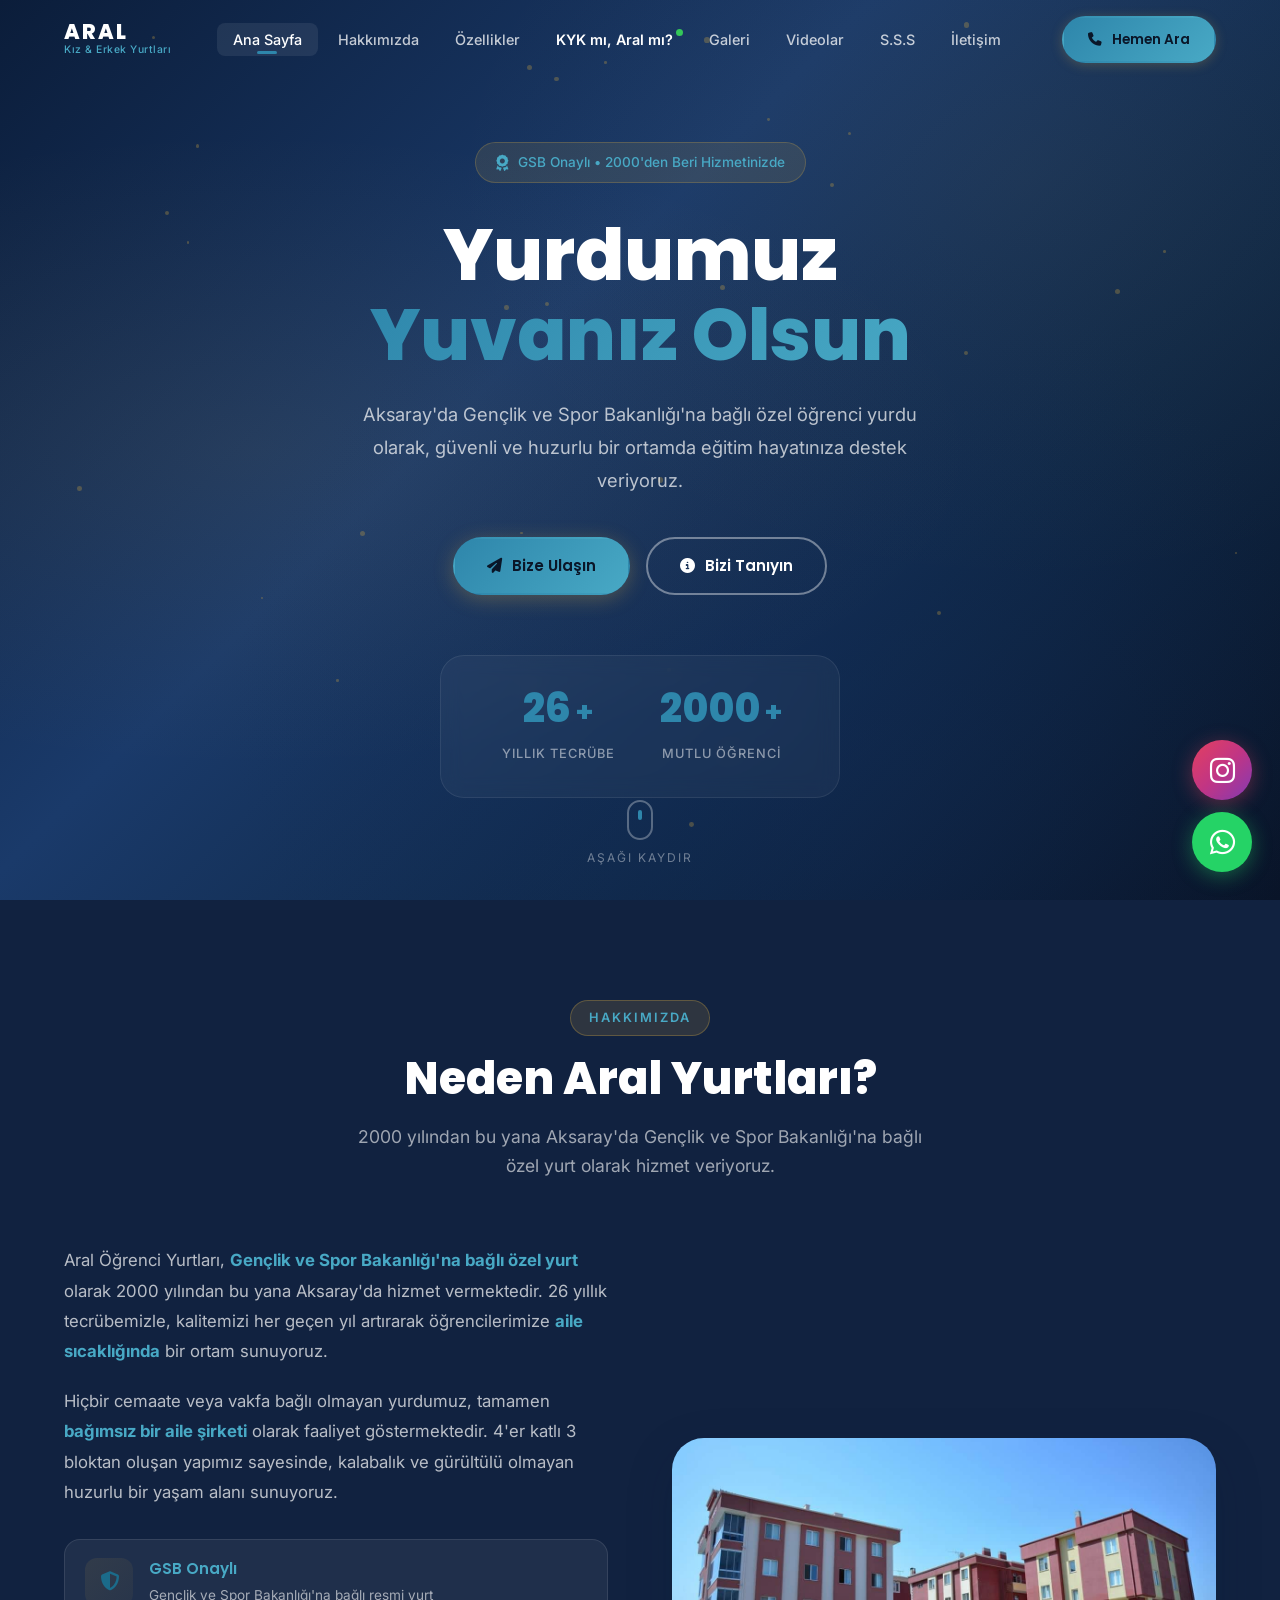
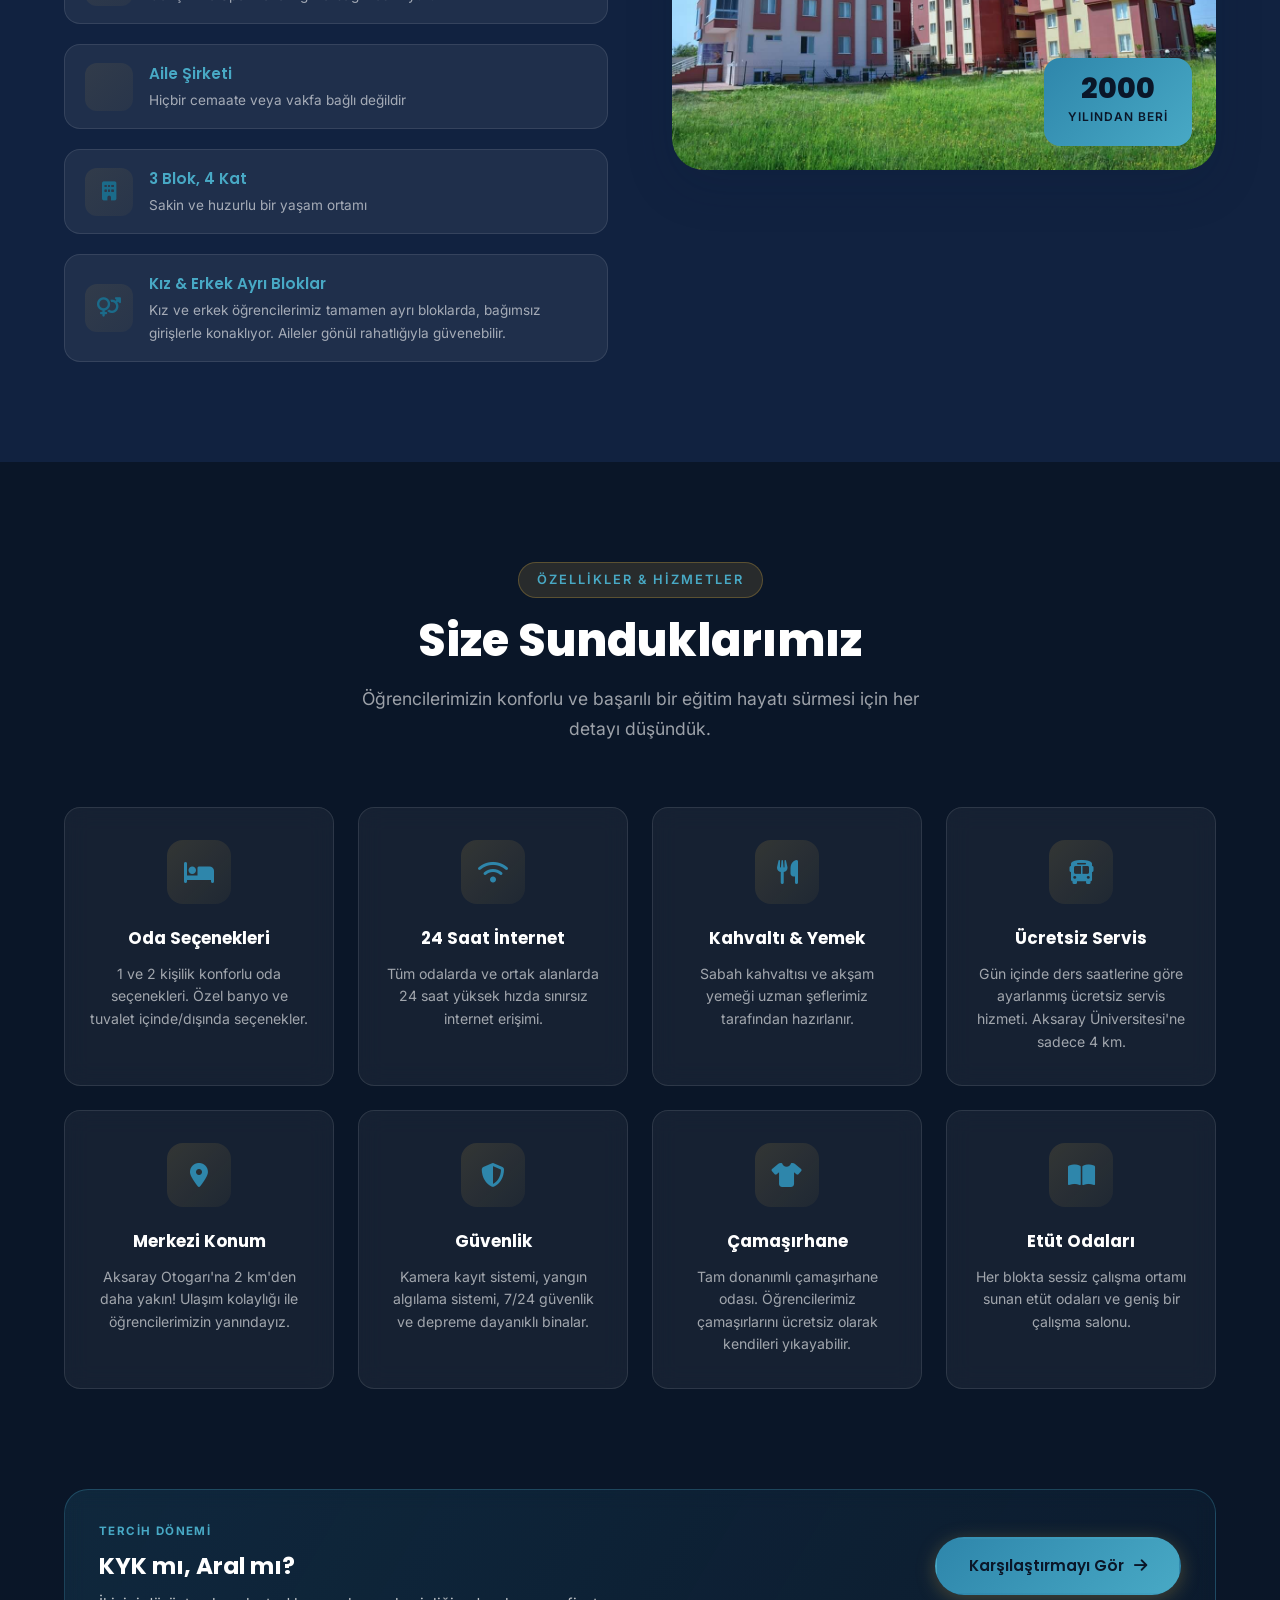
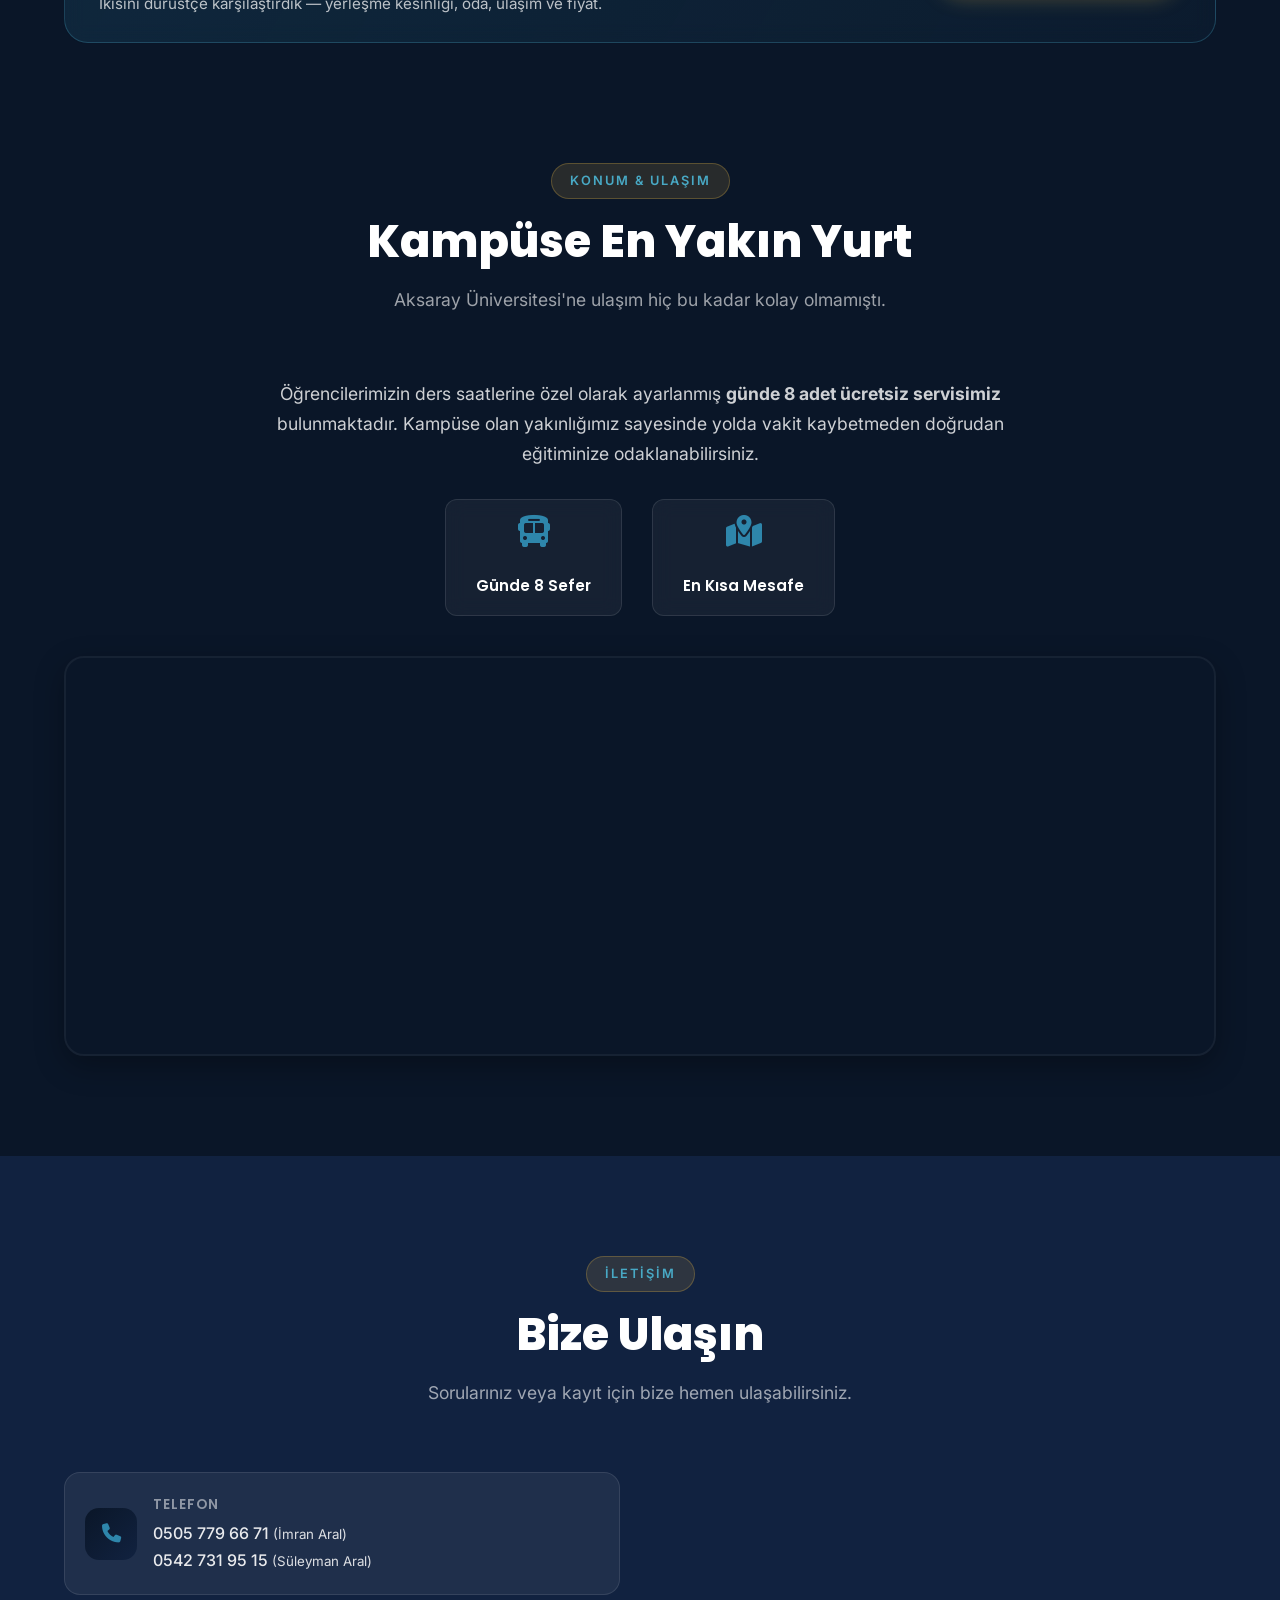
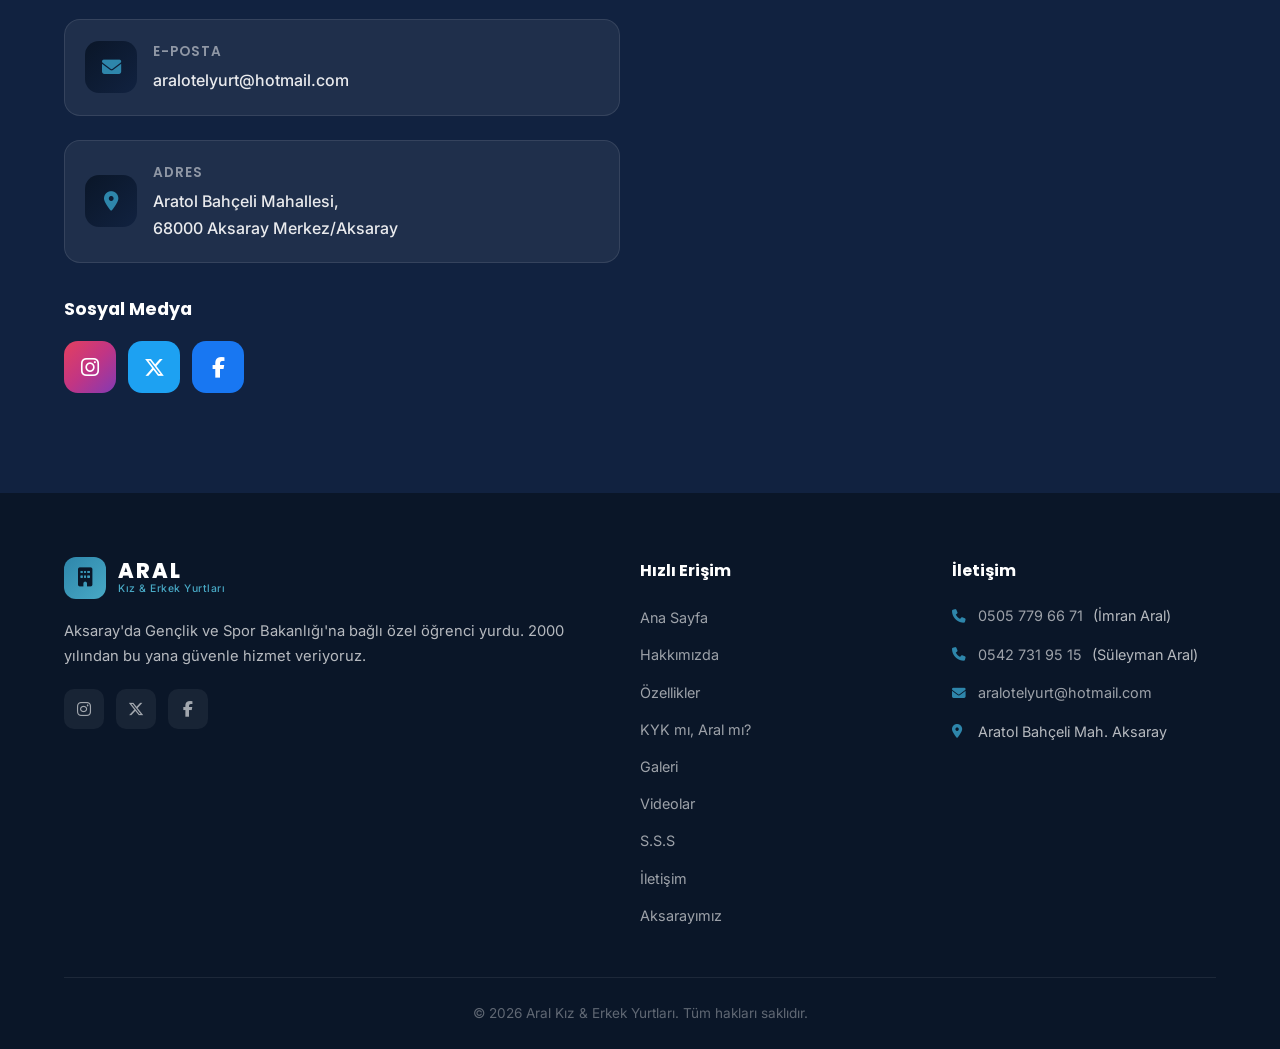
==== index.html @ a1b21dde "fix: onbellek sorunu ve KYK sayfasinin site butunlugune uyumu Onbellek (kritik): - styles.css ve scr" ====
<!DOCTYPE html>
<html lang="tr">

<head>
    <meta charset="UTF-8">
    <meta name="viewport" content="width=device-width, initial-scale=1.0">
    <title>Aral Kız & Erkek Yurtları | Aksaray Öğrenci Yurdu</title>
    <meta name="description"
        content="Aksaray'da Gençlik ve Spor Bakanlığı'na bağlı özel öğrenci yurdu. 26 yıllık tecrübe, güvenli ortam, ders saatlerine göre ayarlanmış servis, 24 saat internet. Yurdumuz Yuvanız olsun.">
    <meta name="keywords"
        content="aksaray yurt, öğrenci yurdu, aral yurt, aksaray özel yurt, aksaray üniversitesi yurt, aksaray gezilecek yerler">
    <meta name="author" content="Aral Kız & Erkek Yurtları">
    <meta property="og:title" content="Aral Kız & Erkek Yurtları | Aksaray">
    <meta property="og:description"
        content="Aksaray'da Gençlik ve Spor Bakanlığı'na bağlı özel öğrenci yurdu. 26 yıllık tecrübe ile hizmetinizdeyiz.">
    <meta property="og:type" content="website">
    <meta property="og:url" content="https://aralyurt.com">
    <meta property="og:image" content="https://aralyurt.com/images/dis-cekim.jpg">
    <meta property="og:image:width" content="1200">
    <meta property="og:image:height" content="630">
    <meta name="twitter:card" content="summary_large_image">
    <meta name="twitter:image" content="https://aralyurt.com/images/dis-cekim.jpg">
    <link rel="canonical" href="https://aralyurt.com">
    <link rel="icon" href="favicon.ico" sizes="any">
    <link rel="icon" type="image/png" sizes="16x16" href="favicon-16x16.png">
    <link rel="icon" type="image/png" sizes="32x32" href="favicon-32x32.png">
    <link rel="apple-touch-icon" sizes="180x180" href="apple-touch-icon.png">
    <link rel="manifest" href="site.webmanifest">

    <!-- Google Fonts -->
    <link rel="preconnect" href="https://fonts.googleapis.com">
    <link rel="preconnect" href="https://fonts.gstatic.com" crossorigin>
    <link
        href="https://fonts.googleapis.com/css2?family=Poppins:wght@300;400;500;600;700;800&family=Inter:wght@300;400;500;600&display=swap"
        rel="stylesheet">

    <!-- Font Awesome -->
    <link rel="stylesheet" href="https://cdnjs.cloudflare.com/ajax/libs/font-awesome/6.5.1/css/all.min.css">

    <link rel="stylesheet" href="styles.css?v=20260819">
</head>

<body>

    <!-- ========== NAVBAR ========== -->
    <nav class="navbar" id="navbar">
        <div class="nav-container">
            <a href="#hero" class="nav-logo">
                <div class="logo-text">
                    <span class="logo-name">ARAL</span>
                    <span class="logo-sub">Kız & Erkek Yurtları</span>
                </div>
            </a>
            <ul class="nav-menu" id="nav-menu">
                <li><a href="#hero" class="nav-link active">Ana Sayfa</a></li>
                <li><a href="#hakkimizda" class="nav-link">Hakkımızda</a></li>
                <li><a href="#ozellikler" class="nav-link">Özellikler</a></li>
                <li><a href="kyk-mi-aral-mi.html" class="nav-link nav-link-hot">KYK mı, Aral mı?</a></li>
                <li><a href="galeri.html" class="nav-link">Galeri</a></li>
                <li><a href="videolar.html" class="nav-link">Videolar</a></li>
                <li><a href="sss.html" class="nav-link">S.S.S</a></li>
                <li><a href="#iletisim" class="nav-link">İletişim</a></li>
            </ul>
            <div class="nav-cta">
                <a href="tel:+905427319515" class="btn btn-nav-cta">
                    <i class="fas fa-phone"></i> Hemen Ara
                </a>
            </div>
            <button class="hamburger" id="hamburger" aria-label="Menüyü aç">
                <span></span>
                <span></span>
                <span></span>
            </button>
        </div>
    </nav>

    <!-- ========== HERO ========== -->
    <section class="hero" id="hero">
        <div class="hero-bg-overlay"></div>
        <div class="hero-particles" id="hero-particles"></div>
        <div class="hero-content">
            <!-- Sezonluk Kayıt Duyurusu: tarih aralığı script.js icindeki KAYIT_SEZONU ayarindan gelir -->
            <a href="#iletisim" class="hero-announce" id="hero-announce" hidden>
                <span class="announce-pulse"></span>
                <span class="announce-text"><strong id="announce-season">2026-2027</strong> Kayıtlarımız Başladı</span>
                <i class="fas fa-arrow-right announce-arrow"></i>
            </a>
            <div class="hero-badge">
                <i class="fas fa-award"></i>
                <span>GSB Onaylı • 2000'den Beri Hizmetinizde</span>
            </div>
            <h1 class="hero-title">
                <span class="hero-title-line">Yurdumuz</span>
                <span class="hero-title-line accent">Yuvanız Olsun</span>
            </h1>
            <p class="hero-subtitle">
                Aksaray'da Gençlik ve Spor Bakanlığı'na bağlı özel öğrenci yurdu olarak,
                güvenli ve huzurlu bir ortamda eğitim hayatınıza destek veriyoruz.
            </p>
            <div class="hero-buttons">
                <a href="#iletisim" class="btn btn-primary">
                    <i class="fas fa-paper-plane"></i> Bize Ulaşın
                </a>
                <a href="#hakkimizda" class="btn btn-outline">
                    <i class="fas fa-info-circle"></i> Bizi Tanıyın
                </a>
            </div>
            <div class="hero-stats">
                <div class="stat-item">
                    <span class="stat-number" data-target="26">0</span>
                    <span class="stat-suffix">+</span>
                    <span class="stat-label">Yıllık Tecrübe</span>
                </div>
                <div class="stat-item">
                    <span class="stat-number" data-target="2000">0</span>
                    <span class="stat-suffix">+</span>
                    <span class="stat-label">Mutlu Öğrenci</span>
                </div>
            </div>
        </div>
        <div class="hero-scroll-indicator">
            <a href="#hakkimizda">
                <div class="scroll-mouse">
                    <div class="scroll-wheel"></div>
                </div>
                <span>Aşağı Kaydır</span>
            </a>
        </div>
    </section>

    <!-- ========== HAKKIMIZDA ========== -->
    <section class="section hakkimizda" id="hakkimizda">
        <div class="container">
            <div class="section-header">
                <span class="section-tag">Hakkımızda</span>
                <h2 class="section-title">Neden Aral Yurtları?</h2>
                <p class="section-desc">2000 yılından bu yana Aksaray'da Gençlik ve Spor Bakanlığı'na bağlı özel yurt
                    olarak hizmet veriyoruz.</p>
            </div>
            <div class="about-grid">
                <div class="about-content reveal">
                    <div class="about-text">
                        <p>
                            Aral Öğrenci Yurtları, <strong>Gençlik ve Spor Bakanlığı'na bağlı özel yurt</strong> olarak
                            2000 yılından bu yana
                            Aksaray'da hizmet vermektedir. 26 yıllık tecrübemizle, kalitemizi her geçen yıl artırarak
                            öğrencilerimize <strong>aile sıcaklığında</strong> bir ortam sunuyoruz.
                        </p>
                        <p>
                            Hiçbir cemaate veya vakfa bağlı olmayan yurdumuz, tamamen <strong>bağımsız bir aile
                                şirketi</strong>
                            olarak faaliyet göstermektedir. 4'er katlı 3 bloktan oluşan yapımız sayesinde, kalabalık ve
                            gürültülü olmayan huzurlu bir yaşam alanı sunuyoruz.
                        </p>
                    </div>
                    <div class="about-highlights">
                        <div class="highlight-item">
                            <div class="highlight-icon"><i class="fas fa-shield-halved"></i></div>
                            <div>
                                <h4>GSB Onaylı</h4>
                                <p>Gençlik ve Spor Bakanlığı'na bağlı resmi yurt</p>
                            </div>
                        </div>
                        <div class="highlight-item">
                            <div class="highlight-icon"><i class="fas fa-home-heart"></i></div>
                            <div>
                                <h4>Aile Şirketi</h4>
                                <p>Hiçbir cemaate veya vakfa bağlı değildir</p>
                            </div>
                        </div>
                        <div class="highlight-item">
                            <div class="highlight-icon"><i class="fas fa-building"></i></div>
                            <div>
                                <h4>3 Blok, 4 Kat</h4>
                                <p>Sakin ve huzurlu bir yaşam ortamı</p>
                            </div>
                        </div>
                        <div class="highlight-item">
                            <div class="highlight-icon"><i class="fas fa-venus-mars"></i></div>
                            <div>
                                <h4>Kız & Erkek Ayrı Bloklar</h4>
                                <p>Kız ve erkek öğrencilerimiz tamamen ayrı bloklarda, bağımsız girişlerle konaklıyor.
                                    Aileler gönül rahatlığıyla güvenebilir.</p>
                            </div>
                        </div>
                    </div>
                </div>
                <div class="about-visual reveal">
                    <div class="about-image-card">
                        <img src="images/dis-cekim.jpg" alt="Aral Öğrenci Yurtları Binası" class="about-image"
                            loading="lazy">
                        <div class="about-badge">
                            <span class="badge-year">2000</span>
                            <span class="badge-text">yılından beri</span>
                        </div>
                    </div>
                </div>
            </div>
        </div>
    </section>

    <!-- ========== ÖZELLİKLER ========== -->
    <section class="section ozellikler" id="ozellikler">
        <div class="container">
            <div class="section-header">
                <span class="section-tag">Özellikler & Hizmetler</span>
                <h2 class="section-title">Size Sunduklarımız</h2>
                <p class="section-desc">Öğrencilerimizin konforlu ve başarılı bir eğitim hayatı sürmesi için her detayı
                    düşündük.</p>
            </div>
            <div class="features-grid">
                <div class="feature-card reveal">
                    <div class="feature-icon-wrap">
                        <i class="fas fa-bed"></i>
                    </div>
                    <h3>Oda Seçenekleri</h3>
                    <p>1 ve 2 kişilik konforlu oda seçenekleri. Özel banyo ve tuvalet içinde/dışında seçenekler.</p>
                </div>
                <div class="feature-card reveal">
                    <div class="feature-icon-wrap">
                        <i class="fas fa-wifi"></i>
                    </div>
                    <h3>24 Saat İnternet</h3>
                    <p>Tüm odalarda ve ortak alanlarda 24 saat yüksek hızda sınırsız internet erişimi.</p>
                </div>
                <div class="feature-card reveal">
                    <div class="feature-icon-wrap">
                        <i class="fas fa-utensils"></i>
                    </div>
                    <h3>Kahvaltı & Yemek</h3>
                    <p>Sabah kahvaltısı ve akşam yemeği uzman şeflerimiz tarafından hazırlanır.</p>
                </div>
                <div class="feature-card reveal">
                    <div class="feature-icon-wrap">
                        <i class="fas fa-bus"></i>
                    </div>
                    <h3>Ücretsiz Servis</h3>
                    <p>Gün içinde ders saatlerine göre ayarlanmış ücretsiz servis hizmeti. Aksaray Üniversitesi'ne
                        sadece 4
                        km.</p>
                </div>
                <div class="feature-card reveal">
                    <div class="feature-icon-wrap">
                        <i class="fas fa-map-marker-alt"></i>
                    </div>
                    <h3>Merkezi Konum</h3>
                    <p>Aksaray Otogarı'na 2 km'den daha yakın! Ulaşım kolaylığı ile öğrencilerimizin yanındayız.</p>
                </div>
                <div class="feature-card reveal">
                    <div class="feature-icon-wrap">
                        <i class="fas fa-shield-halved"></i>
                    </div>
                    <h3>Güvenlik</h3>
                    <p>Kamera kayıt sistemi, yangın algılama sistemi, 7/24 güvenlik ve depreme dayanıklı binalar.</p>
                </div>
                <div class="feature-card reveal">
                    <div class="feature-icon-wrap">
                        <i class="fas fa-shirt"></i>
                    </div>
                    <h3>Çamaşırhane</h3>
                    <p>Tam donanımlı çamaşırhane odası. Öğrencilerimiz çamaşırlarını ücretsiz olarak kendileri
                        yıkayabilir.</p>
                </div>
                <div class="feature-card reveal">
                    <div class="feature-icon-wrap">
                        <i class="fas fa-book-open"></i>
                    </div>
                    <h3>Etüt Odaları</h3>
                    <p>Her blokta sessiz çalışma ortamı sunan etüt odaları ve geniş bir çalışma salonu.</p>
                </div>

            </div>
        </div>
    </section>


    <!-- ========== KYK KARSILASTIRMA SERIDI ========== -->
    <section class="kyk-strip">
        <div class="container">
            <div class="kyk-strip-inner reveal">
                <div class="kyk-strip-text">
                    <span class="kyk-strip-tag">Tercih dönemi</span>
                    <h3>KYK mı, Aral mı?</h3>
                    <p>İkisini dürüstçe karşılaştırdık — yerleşme kesinliği, oda, ulaşım ve fiyat.</p>
                </div>
                <a href="kyk-mi-aral-mi.html" class="btn btn-primary kyk-strip-btn">
                    Karşılaştırmayı Gör <i class="fas fa-arrow-right"></i>
                </a>
            </div>
        </div>
    </section>

    <!-- ========== KAMPÜSE ULAŞIM ========== -->
    <section class="section ulasim" id="ulasim">
        <div class="container">
            <div class="section-header">
                <span class="section-tag">Konum & Ulaşım</span>
                <h2 class="section-title">Kampüse En Yakın Yurt</h2>
                <p class="section-desc">Aksaray Üniversitesi'ne ulaşım hiç bu kadar kolay olmamıştı.</p>
            </div>
            <div class="ulasim-content reveal">
                <div class="ulasim-text" style="margin-bottom: 40px; text-align: center;">
                    <p style="font-size: 1.1rem; color: rgba(255,255,255,0.8); max-width: 800px; margin: 0 auto 30px;">
                        Öğrencilerimizin ders saatlerine özel olarak ayarlanmış <strong>günde 8 adet ücretsiz servisimiz</strong> bulunmaktadır. Kampüse olan yakınlığımız sayesinde yolda vakit kaybetmeden doğrudan eğitiminize odaklanabilirsiniz.
                    </p>
                    <div class="ulasim-highlights" style="display: flex; justify-content: center; gap: 30px; flex-wrap: wrap;">
                        <div class="highlight-item" style="background: rgba(255,255,255,0.05); padding: 15px 30px; border-radius: 12px; backdrop-filter: blur(10px); border: 1px solid rgba(255,255,255,0.1); flex-direction: column; text-align: center;">
                            <i class="fas fa-bus" style="font-size: 2rem; color: var(--accent); margin-bottom: 10px;"></i>
                            <h4 style="color: white; font-family: var(--font-heading);">Günde 8 Sefer</h4>
                        </div>
                        <div class="highlight-item" style="background: rgba(255,255,255,0.05); padding: 15px 30px; border-radius: 12px; backdrop-filter: blur(10px); border: 1px solid rgba(255,255,255,0.1); flex-direction: column; text-align: center;">
                            <i class="fas fa-map-marked-alt" style="font-size: 2rem; color: var(--accent); margin-bottom: 10px;"></i>
                            <h4 style="color: white; font-family: var(--font-heading);">En Kısa Mesafe</h4>
                        </div>
                    </div>
                </div>
                <!-- CANLI HARİTA ROTA GÖSTERİMİ -->
                <div class="ulasim-map-container" style="width: 100%; height: 400px; border-radius: 20px; overflow: hidden; box-shadow: 0 10px 30px rgba(0,0,0,0.3); border: 2px solid rgba(255,255,255,0.05);">
                    <iframe 
                        src="https://maps.google.com/maps?saddr=Aral+Öğrenci+Yurtları,+Aksaray&daddr=Aksaray+Üniversitesi,+Aksaray&output=embed" 
                        width="100%" 
                        height="100%" 
                        style="border:0;" 
                        allowfullscreen="" 
                        loading="lazy" 
                        title="Kampüse Ulaşım Rotası">
                    </iframe>
                </div>
            </div>
        </div>
    </section>


    <!-- ========== İLETİŞİM ========== -->
    <section class="section iletisim" id="iletisim">
        <div class="container">
            <div class="section-header">
                <span class="section-tag">İletişim</span>
                <h2 class="section-title">Bize Ulaşın</h2>
                <p class="section-desc">Sorularınız veya kayıt için bize hemen ulaşabilirsiniz.</p>
            </div>
            <div class="contact-grid">
                <div class="contact-info reveal">
                    <div class="contact-card">
                        <div class="contact-item">
                            <div class="contact-icon"><i class="fas fa-phone"></i></div>
                            <div>
                                <h4>Telefon</h4>
                                <a href="tel:+905057796671">0505 779 66 71</a> <small>(İmran Aral)</small><br>
                                <a href="tel:+905427319515">0542 731 95 15</a> <small>(Süleyman Aral)</small>
                            </div>
                        </div>
                        <div class="contact-item">
                            <div class="contact-icon"><i class="fas fa-envelope"></i></div>
                            <div>
                                <h4>E-posta</h4>
                                <a href="mailto:aralotelyurt@hotmail.com">aralotelyurt@hotmail.com</a>
                            </div>
                        </div>
                        <div class="contact-item">
                            <div class="contact-icon"><i class="fas fa-location-dot"></i></div>
                            <div>
                                <h4>Adres</h4>
                                <a href="https://maps.app.goo.gl/ehstThV2N6Cg6bsw9" target="_blank"
                                    rel="noopener">Aratol Bahçeli Mahallesi,<br>68000 Aksaray Merkez/Aksaray</a>
                            </div>
                        </div>
                    </div>
                    <div class="social-links">
                        <h4>Sosyal Medya</h4>
                        <div class="social-icons">
                            <a href="https://www.instagram.com/aralyurt/" target="_blank" rel="noopener"
                                class="social-btn instagram" aria-label="Instagram">
                                <i class="fab fa-instagram"></i>
                            </a>
                            <a href="https://twitter.com/slymnaral" target="_blank" rel="noopener"
                                class="social-btn twitter" aria-label="Twitter">
                                <i class="fab fa-x-twitter"></i>
                            </a>
                            <a href="https://www.facebook.com/pages/category/Dorm/Aral-%C3%96%C4%9Frenci-Yurtlar%C4%B1-Aksaray-153214318023613/"
                                target="_blank" rel="noopener" class="social-btn facebook" aria-label="Facebook">
                                <i class="fab fa-facebook-f"></i>
                            </a>
                        </div>
                    </div>
                </div>
                <div class="contact-map reveal">
                    <a href="https://maps.app.goo.gl/ehstThV2N6Cg6bsw9" target="_blank" rel="noopener"
                        style="display:block;">
                        <iframe
                            src="https://www.google.com/maps/embed?pb=!1m18!1m12!1m3!1d657.7!2d33.9665859!3d38.3548389!2m3!1f0!2f0!3f0!3m2!1i1024!2i768!4f13.1!3m3!1m2!1s0x14d67aa2f808f5a9%3A0xba99c31a5db266b5!2sAral%20%C3%96%C4%9Frenci%20Yurtlar%C4%B1!5e0!3m2!1str!2str!4v1"
                            width="100%" height="400" style="border:0; border-radius: 16px; pointer-events: none;"
                            allowfullscreen="" loading="lazy" title="Aral Yurtları Konum">
                        </iframe>
                    </a>
                </div>
            </div>
        </div>
    </section>

    <!-- ========== FOOTER ========== -->
    <footer class="footer">
        <div class="container">
            <div class="footer-grid">
                <div class="footer-brand">
                    <div class="footer-logo">
                        <div class="logo-icon"><i class="fas fa-building"></i></div>
                        <div class="logo-text">
                            <span class="logo-name">ARAL</span>
                            <span class="logo-sub">Kız & Erkek Yurtları</span>
                        </div>
                    </div>
                    <p>Aksaray'da Gençlik ve Spor Bakanlığı'na bağlı özel öğrenci yurdu. 2000 yılından bu yana güvenle
                        hizmet veriyoruz.</p>
                    <div class="footer-social">
                        <a href="https://www.instagram.com/aralyurt/" target="_blank" rel="noopener"
                            aria-label="Instagram"><i class="fab fa-instagram"></i></a>
                        <a href="https://twitter.com/slymnaral" target="_blank" rel="noopener" aria-label="Twitter"><i
                                class="fab fa-x-twitter"></i></a>
                        <a href="https://www.facebook.com/pages/category/Dorm/Aral-%C3%96%C4%9Frenci-Yurtlar%C4%B1-Aksaray-153214318023613/"
                            target="_blank" rel="noopener" aria-label="Facebook"><i class="fab fa-facebook-f"></i></a>
                    </div>
                </div>
                <div class="footer-links">
                    <h4>Hızlı Erişim</h4>
                    <ul>
                        <li><a href="#hero">Ana Sayfa</a></li>
                        <li><a href="#hakkimizda">Hakkımızda</a></li>
                        <li><a href="#ozellikler">Özellikler</a></li>
                        <li><a href="kyk-mi-aral-mi.html">KYK mı, Aral mı?</a></li>
                        <li><a href="galeri.html">Galeri</a></li>
                        <li><a href="videolar.html">Videolar</a></li>
                        <li><a href="sss.html">S.S.S</a></li>
                        <li><a href="#iletisim">İletişim</a></li>
                        <li><a href="aksarayimiz.html">Aksarayımız</a></li>
                    </ul>
                </div>
                <div class="footer-contact">
                    <h4>İletişim</h4>
                    <ul>
                        <li><i class="fas fa-phone"></i> <a href="tel:+905057796671">0505 779 66 71</a> (İmran Aral)
                        </li>
                        <li><i class="fas fa-phone"></i> <a href="tel:+905427319515">0542 731 95 15</a> (Süleyman Aral)
                        </li>
                        <li><i class="fas fa-envelope"></i> <a
                                href="mailto:aralotelyurt@hotmail.com">aralotelyurt@hotmail.com</a></li>
                        <li><i class="fas fa-location-dot"></i> Aratol Bahçeli Mah. Aksaray</li>
                    </ul>
                </div>
            </div>
            <div class="footer-bottom">
                <p>&copy; <span id="footer-year">2026</span> Aral Kız & Erkek Yurtları. Tüm hakları saklıdır.</p>
            </div>
        </div>
    </footer>

    <!-- Instagram Floating Button -->
    <a href="https://www.instagram.com/aralyurt/" target="_blank" rel="noopener" class="instagram-btn"
        aria-label="Instagram'da takip edin">
        <i class="fab fa-instagram"></i>
    </a>

    <!-- WhatsApp Button -->
    <a href="https://wa.me/905427319515?text=Merhaba%2C%202026-2027%20d%C3%B6nemi%20i%C3%A7in%20bo%C5%9F%20oda%20ve%20kay%C4%B1t%20bilgisi%20almak%20istiyorum." target="_blank" rel="noopener" class="whatsapp-btn"
        aria-label="WhatsApp ile iletişim">
        <i class="fab fa-whatsapp"></i>
    </a>

    <script src="script.js?v=20260819"></script>
</body>

</html>
---- styles.css ----
/* ===== DESIGN SYSTEM ===== */
:root {
    --primary: #0A1628;
    --primary-light: #112240;
    --accent: #2E86AB;
    --accent-light: #48A9C5;
    --accent-dark: #1B6B8A;
    --white: #FFFFFF;
    --off-white: #F0F4F8;
    --gray-100: #E2E8F0;
    --gray-200: #CBD5E1;
    --gray-400: #8E8E93;
    --gray-600: #636366;
    --gray-800: #3A3A3C;
    --dark: #1C1C1E;
    --success: #34C759;
    --shadow-sm: 0 2px 8px rgba(11, 29, 58, 0.08);
    --shadow-md: 0 8px 32px rgba(11, 29, 58, 0.12);
    --shadow-lg: 0 16px 48px rgba(11, 29, 58, 0.18);
    --shadow-glow: 0 0 40px rgba(212, 168, 67, 0.15);
    --radius-sm: 8px;
    --radius-md: 16px;
    --radius-lg: 24px;
    --radius-xl: 32px;
    --transition: 0.3s cubic-bezier(0.4, 0, 0.2, 1);
    --font-heading: 'Poppins', sans-serif;
    --font-body: 'Inter', sans-serif;
}

/* ===== RESET ===== */
*,
*::before,
*::after {
    margin: 0;
    padding: 0;
    box-sizing: border-box;
}

html {
    scroll-behavior: smooth;
    scroll-padding-top: 80px;
}

body {
    font-family: var(--font-body);
    font-size: 16px;
    line-height: 1.7;
    color: rgba(255, 255, 255, 0.85);
    background: var(--primary);
    overflow-x: hidden;
}

a {
    text-decoration: none;
    color: inherit;
    transition: var(--transition);
}

ul {
    list-style: none;
}

img {
    max-width: 100%;
    height: auto;
    display: block;
}

.container {
    width: 100%;
    max-width: 1200px;
    margin: 0 auto;
    padding: 0 24px;
}

/* ===== BUTTONS ===== */
.btn {
    display: inline-flex;
    align-items: center;
    gap: 10px;
    padding: 14px 32px;
    border-radius: 50px;
    font-family: var(--font-heading);
    font-weight: 600;
    font-size: 0.95rem;
    cursor: pointer;
    transition: var(--transition);
    border: 2px solid transparent;
    position: relative;
    overflow: hidden;
}

.btn-primary {
    background: linear-gradient(135deg, var(--accent), var(--accent-light));
    color: var(--primary);
    box-shadow: 0 4px 20px rgba(212, 168, 67, 0.3);
}

.btn-primary:hover {
    transform: translateY(-2px);
    box-shadow: 0 0 25px rgba(46, 134, 171, 0.6);
}

.btn-outline {
    border-color: rgba(255, 255, 255, 0.4);
    color: var(--white);
    backdrop-filter: blur(4px);
}

.btn-outline:hover {
    background: rgba(255, 255, 255, 0.12);
    border-color: rgba(255, 255, 255, 0.7);
    transform: translateY(-2px);
}

.btn-nav-cta {
    background: linear-gradient(135deg, var(--accent), var(--accent-light));
    color: var(--primary);
    padding: 10px 24px;
    font-size: 0.85rem;
    border-radius: 50px;
    font-family: var(--font-heading);
    font-weight: 600;
    box-shadow: 0 2px 12px rgba(212, 168, 67, 0.25);
}

.btn-nav-cta:hover {
    transform: translateY(-1px);
    box-shadow: 0 4px 20px rgba(212, 168, 67, 0.4);
}

/* ===== NAVBAR ===== */
.navbar {
    position: fixed;
    top: 0;
    left: 0;
    width: 100%;
    z-index: 1000;
    padding: 16px 0;
    transition: var(--transition);
}

.navbar.scrolled {
    background: rgba(11, 29, 58, 0.92);
    backdrop-filter: blur(20px);
    -webkit-backdrop-filter: blur(20px);
    padding: 8px 0;
    box-shadow: 0 4px 30px rgba(0, 0, 0, 0.15);
}

.nav-container {
    max-width: 1200px;
    margin: 0 auto;
    padding: 0 24px;
    display: flex;
    align-items: center;
    justify-content: space-between;
}

.nav-logo {
    display: flex;
    align-items: center;
    gap: 12px;
    z-index: 1001;
}

.logo-icon {
    width: 42px;
    height: 42px;
    border-radius: 12px;
    background: linear-gradient(135deg, var(--accent), var(--accent-light));
    display: flex;
    align-items: center;
    justify-content: center;
    color: var(--primary);
    font-size: 1.2rem;
    flex-shrink: 0;
}

.logo-text {
    display: flex;
    flex-direction: column;
}

.logo-name {
    font-family: var(--font-heading);
    font-weight: 800;
    font-size: 1.3rem;
    color: var(--white);
    letter-spacing: 2px;
    line-height: 1;
}

.logo-sub {
    font-size: 0.65rem;
    color: var(--accent-light);
    font-weight: 500;
    letter-spacing: 0.5px;
    line-height: 1.3;
}

.nav-menu {
    display: flex;
    align-items: center;
    gap: 4px;
}

.nav-link {
    padding: 8px 16px;
    font-size: 0.9rem;
    font-weight: 500;
    color: rgba(255, 255, 255, 0.75);
    border-radius: 8px;
    transition: var(--transition);
    position: relative;
}

.nav-link:hover,
.nav-link.active {
    color: var(--white);
    background: rgba(255, 255, 255, 0.08);
}

.nav-link.active::after {
    content: '';
    position: absolute;
    bottom: 2px;
    left: 50%;
    transform: translateX(-50%);
    width: 20px;
    height: 3px;
    background: var(--accent);
    border-radius: 2px;
}

.nav-cta {
    display: flex;
    align-items: center;
}

.hamburger {
    display: none;
    flex-direction: column;
    gap: 5px;
    cursor: pointer;
    background: none;
    border: none;
    padding: 8px;
    z-index: 1001;
}

.hamburger span {
    width: 24px;
    height: 2.5px;
    background: var(--white);
    border-radius: 4px;
    transition: var(--transition);
}

.hamburger.active span:nth-child(1) {
    transform: rotate(45deg) translate(5px, 5px);
}

.hamburger.active span:nth-child(2) {
    opacity: 0;
}

.hamburger.active span:nth-child(3) {
    transform: rotate(-45deg) translate(5px, -5px);
}

/* ===== HERO ===== */
.hero {
    position: relative;
    min-height: 100vh;
    display: flex;
    align-items: center;
    justify-content: center;
    background: linear-gradient(135deg, #0B1D3A 0%, #1a3a6a 40%, #0f2847 70%, #091428 100%);
    overflow: hidden;
}

.hero-bg-overlay {
    position: absolute;
    inset: 0;
    background:
        radial-gradient(ellipse at 20% 50%, rgba(212, 168, 67, 0.08) 0%, transparent 50%),
        radial-gradient(ellipse at 80% 20%, rgba(212, 168, 67, 0.05) 0%, transparent 40%),
        radial-gradient(ellipse at 60% 80%, rgba(19, 45, 94, 0.4) 0%, transparent 50%);
}

.hero-particles {
    position: absolute;
    inset: 0;
    pointer-events: none;
}

.hero-particles .particle {
    position: absolute;
    width: 4px;
    height: 4px;
    background: rgba(212, 168, 67, 0.3);
    border-radius: 50%;
    animation: float-particle 8s infinite ease-in-out;
}

@keyframes float-particle {

    0%,
    100% {
        transform: translateY(0) scale(1);
        opacity: 0.3;
    }

    50% {
        transform: translateY(-60px) scale(1.5);
        opacity: 0.8;
    }
}

.hero-content {
    position: relative;
    z-index: 2;
    text-align: center;
    padding: 120px 24px 80px;
    max-width: 900px;
}

/* ===== SEZONLUK KAYIT DUYURUSU (hero) ===== */
.hero-announce[hidden] {
    display: none !important;
}

.hero-announce {
    display: inline-flex;
    align-items: center;
    gap: 12px;
    padding: 10px 22px;
    margin-bottom: 18px;
    background: linear-gradient(135deg, rgba(52, 199, 89, 0.18), rgba(52, 199, 89, 0.08));
    border: 1px solid rgba(52, 199, 89, 0.45);
    border-radius: 50px;
    color: var(--white);
    font-size: 0.95rem;
    font-weight: 600;
    letter-spacing: 0.2px;
    box-shadow: 0 0 28px rgba(52, 199, 89, 0.18);
    animation: fadeInDown 1s ease;
}

.hero-announce:hover {
    background: linear-gradient(135deg, rgba(52, 199, 89, 0.28), rgba(52, 199, 89, 0.14));
    border-color: rgba(52, 199, 89, 0.7);
    transform: translateY(-2px);
    box-shadow: 0 0 36px rgba(52, 199, 89, 0.3);
}

.hero-announce strong {
    font-weight: 800;
}

.announce-pulse {
    position: relative;
    flex-shrink: 0;
    width: 10px;
    height: 10px;
    border-radius: 50%;
    background: var(--success);
}

.announce-pulse::after {
    content: '';
    position: absolute;
    inset: 0;
    border-radius: 50%;
    background: var(--success);
    animation: announcePulse 2s ease-out infinite;
}

@keyframes announcePulse {
    0% { transform: scale(1); opacity: 0.7; }
    100% { transform: scale(3); opacity: 0; }
}

.announce-arrow {
    font-size: 0.8rem;
    opacity: 0.75;
    transition: var(--transition);
}

.hero-announce:hover .announce-arrow {
    transform: translateX(4px);
    opacity: 1;
}

@media (prefers-reduced-motion: reduce) {
    .announce-pulse::after { animation: none; }
}

@media (max-width: 480px) {
    .hero-announce {
        font-size: 0.82rem;
        padding: 9px 16px;
        gap: 9px;
    }
}

.hero-badge {
    display: inline-flex;
    align-items: center;
    gap: 10px;
    padding: 8px 20px;
    background: rgba(212, 168, 67, 0.12);
    border: 1px solid rgba(212, 168, 67, 0.25);
    border-radius: 50px;
    color: var(--accent-light);
    font-size: 0.85rem;
    font-weight: 500;
    margin-bottom: 32px;
    animation: fadeInDown 1s ease;
}

.hero-badge i {
    font-size: 1rem;
}

.hero-title {
    font-family: var(--font-heading);
    font-size: clamp(2.8rem, 6vw, 4.5rem);
    font-weight: 800;
    color: var(--white);
    line-height: 1.1;
    margin-bottom: 24px;
    animation: fadeInUp 1s ease 0.2s both;
}

.hero-title-line {
    display: block;
}

.hero-title-line.accent {
    background: linear-gradient(135deg, var(--accent), var(--accent-light));
    -webkit-background-clip: text;
    -webkit-text-fill-color: transparent;
    background-clip: text;
}

.hero-subtitle {
    font-size: 1.15rem;
    color: rgba(255, 255, 255, 0.7);
    max-width: 600px;
    margin: 0 auto 40px;
    line-height: 1.8;
    animation: fadeInUp 1s ease 0.4s both;
}

.hero-buttons {
    display: flex;
    gap: 16px;
    justify-content: center;
    flex-wrap: wrap;
    margin-bottom: 60px;
    animation: fadeInUp 1s ease 0.6s both;
}

.hero-stats {
    display: grid;
    grid-template-columns: repeat(2, 1fr);
    gap: 24px;
    padding: 32px 48px;
    max-width: 400px;
    margin: 0 auto;
    background: rgba(255, 255, 255, 0.04);
    border: 1px solid rgba(255, 255, 255, 0.08);
    border-radius: var(--radius-lg);
    backdrop-filter: blur(10px);
    animation: fadeInUp 1s ease 0.8s both;
}

.stat-item {
    text-align: center;
}

.stat-number {
    font-family: var(--font-heading);
    font-size: 2.5rem;
    font-weight: 800;
    color: var(--accent);
    line-height: 1;
}

.stat-suffix {
    font-family: var(--font-heading);
    font-size: 1.8rem;
    font-weight: 700;
    color: var(--accent);
}

.stat-label {
    display: block;
    font-size: 0.8rem;
    color: rgba(255, 255, 255, 0.5);
    margin-top: 6px;
    font-weight: 500;
    text-transform: uppercase;
    letter-spacing: 1px;
}

.hero-scroll-indicator {
    position: absolute;
    bottom: 32px;
    left: 0;
    right: 0;
    text-align: center;
    z-index: 2;
    animation: fadeInUp 1s ease 1.2s both;
}

.hero-scroll-indicator a {
    display: flex;
    flex-direction: column;
    align-items: center;
    gap: 8px;
    color: rgba(255, 255, 255, 0.4);
    font-size: 0.75rem;
    text-transform: uppercase;
    letter-spacing: 2px;
}

.scroll-mouse {
    width: 26px;
    height: 40px;
    border: 2px solid rgba(255, 255, 255, 0.3);
    border-radius: 14px;
    display: flex;
    justify-content: center;
    padding-top: 8px;
}

.scroll-wheel {
    width: 4px;
    height: 10px;
    background: var(--accent);
    border-radius: 2px;
    animation: scroll-wheel 2s infinite;
}

@keyframes scroll-wheel {
    0% {
        transform: translateY(0);
        opacity: 1;
    }

    100% {
        transform: translateY(12px);
        opacity: 0;
    }
}

/* ===== SECTIONS ===== */
.section {
    padding: 100px 0;
}

.section-header {
    text-align: center;
    margin-bottom: 64px;
}

.section-tag {
    display: inline-block;
    padding: 6px 18px;
    background: rgba(212, 168, 67, 0.15);
    border: 1px solid rgba(212, 168, 67, 0.3);
    border-radius: 50px;
    color: var(--accent-light);
    font-size: 0.8rem;
    font-weight: 600;
    text-transform: uppercase;
    letter-spacing: 2px;
    margin-bottom: 16px;
}

.section-title {
    font-family: var(--font-heading);
    font-size: clamp(2rem, 4vw, 2.8rem);
    font-weight: 800;
    color: var(--white);
    margin-bottom: 16px;
    line-height: 1.2;
}

.section-desc {
    font-size: 1.1rem;
    color: rgba(255, 255, 255, 0.6);
    max-width: 600px;
    margin: 0 auto;
}

/* ===== HAKKIMIZDA ===== */
.hakkimizda {
    background: var(--primary-light);
}

.about-grid {
    display: grid;
    grid-template-columns: 1fr 1fr;
    gap: 64px;
    align-items: center;
}

.about-text p {
    margin-bottom: 20px;
    color: rgba(255, 255, 255, 0.7);
    font-size: 1.05rem;
    line-height: 1.8;
}

.about-text strong {
    color: var(--accent-light);
}

.about-highlights {
    display: flex;
    flex-direction: column;
    gap: 20px;
    margin-top: 32px;
}

.highlight-item {
    display: flex;
    align-items: center;
    gap: 16px;
    padding: 16px 20px;
    background: rgba(255, 255, 255, 0.06);
    border: 1px solid rgba(255, 255, 255, 0.1);
    border-radius: var(--radius-md);
    box-shadow: none;
    transition: var(--transition);
}

.highlight-item:hover {
    transform: translateX(8px);
    box-shadow: var(--shadow-md);
}

.highlight-icon {
    width: 48px;
    height: 48px;
    border-radius: 12px;
    background: linear-gradient(135deg, rgba(212, 168, 67, 0.1), rgba(212, 168, 67, 0.05));
    display: flex;
    align-items: center;
    justify-content: center;
    color: var(--accent-dark);
    font-size: 1.2rem;
    flex-shrink: 0;
}

.highlight-item h4 {
    font-family: var(--font-heading);
    font-size: 0.95rem;
    font-weight: 600;
    color: var(--accent-light);
    margin-bottom: 2px;
}

.highlight-item p {
    font-size: 0.85rem;
    color: rgba(255, 255, 255, 0.6);
    margin: 0;
}

.about-image-card {
    position: relative;
    border-radius: var(--radius-xl);
    overflow: hidden;
    box-shadow: var(--shadow-lg);
}

.about-image {
    width: 100%;
    height: 100%;
    object-fit: cover;
    display: block;
}

.about-badge {
    position: absolute;
    bottom: 24px;
    right: 24px;
    background: linear-gradient(135deg, var(--accent), var(--accent-light));
    color: var(--primary);
    padding: 16px 24px;
    border-radius: var(--radius-md);
    text-align: center;
    box-shadow: var(--shadow-md);
}

.badge-year {
    display: block;
    font-family: var(--font-heading);
    font-weight: 800;
    font-size: 1.8rem;
    line-height: 1;
}

.badge-text {
    font-size: 0.75rem;
    font-weight: 600;
    text-transform: uppercase;
    letter-spacing: 1px;
}

/* ===== ÖZELLİKLER ===== */
.features-grid {
    display: grid;
    grid-template-columns: repeat(4, 1fr);
    gap: 24px;
}

.feature-card {
    background: rgba(255, 255, 255, 0.05);
    border: 1px solid rgba(255, 255, 255, 0.1);
    backdrop-filter: blur(12px);
    -webkit-backdrop-filter: blur(12px);
    border-radius: var(--radius-md);
    padding: 32px 24px;
    text-align: center;
    transition: var(--transition);
    position: relative;
    overflow: hidden;
}

.feature-card::before {
    content: '';
    position: absolute;
    top: 0;
    left: 0;
    width: 100%;
    height: 4px;
    background: linear-gradient(135deg, var(--accent), var(--accent-light));
    transform: scaleX(0);
    transition: var(--transition);
}

.feature-card:hover {
    transform: translateY(-8px);
    box-shadow: var(--shadow-lg);
    border-color: transparent;
}

.feature-card:hover::before {
    transform: scaleX(1);
}

.feature-icon-wrap {
    width: 64px;
    height: 64px;
    border-radius: 16px;
    background: linear-gradient(135deg, rgba(212, 168, 67, 0.15), rgba(212, 168, 67, 0.05));
    display: flex;
    align-items: center;
    justify-content: center;
    margin: 0 auto 20px;
    font-size: 1.5rem;
    color: var(--accent);
    transition: var(--transition);
}

.feature-card:hover .feature-icon-wrap {
    background: linear-gradient(135deg, var(--accent), var(--accent-light));
    color: var(--primary);
    transform: scale(1.1);
}

.feature-card h3 {
    font-family: var(--font-heading);
    font-size: 1.05rem;
    font-weight: 700;
    color: var(--white);
    margin-bottom: 10px;
}

.feature-card p {
    font-size: 0.88rem;
    color: rgba(255, 255, 255, 0.6);
    line-height: 1.6;
}

/* ===== ÖĞRENCİ KABUL ===== */
.ogrenci-kabul {
    background: var(--off-white);
}

.steps-container {
    max-width: 700px;
    margin: 0 auto 60px;
}

.step-card {
    display: flex;
    align-items: flex-start;
    gap: 24px;
    padding: 28px;
    background: var(--white);
    border-radius: var(--radius-md);
    box-shadow: var(--shadow-sm);
    transition: var(--transition);
}

.step-card:hover {
    box-shadow: var(--shadow-md);
    transform: translateX(8px);
}

.step-number {
    width: 52px;
    height: 52px;
    border-radius: 16px;
    background: linear-gradient(135deg, var(--primary), var(--primary-light));
    color: var(--accent);
    display: flex;
    align-items: center;
    justify-content: center;
    font-family: var(--font-heading);
    font-weight: 800;
    font-size: 1.4rem;
    flex-shrink: 0;
}

.step-content h3 {
    font-family: var(--font-heading);
    font-weight: 700;
    font-size: 1.1rem;
    color: var(--primary);
    margin-bottom: 8px;
}

.step-content p {
    font-size: 0.92rem;
    color: var(--gray-600);
    line-height: 1.7;
}

.step-connector {
    display: flex;
    justify-content: center;
    padding: 12px 0;
    color: var(--gray-200);
    font-size: 1.2rem;
}

.documents-section {
    max-width: 800px;
    margin: 0 auto;
    padding: 40px;
    background: var(--white);
    border-radius: var(--radius-lg);
    box-shadow: var(--shadow-sm);
}

.documents-section>h3 {
    font-family: var(--font-heading);
    font-weight: 700;
    color: var(--primary);
    margin-bottom: 24px;
    display: flex;
    align-items: center;
    gap: 12px;
    font-size: 1.2rem;
}

.documents-section>h3 i {
    color: var(--accent);
}

.documents-grid {
    display: grid;
    grid-template-columns: repeat(3, 1fr);
    gap: 16px;
}

.doc-item {
    display: flex;
    align-items: center;
    gap: 12px;
    padding: 14px 16px;
    background: var(--off-white);
    border-radius: var(--radius-sm);
    font-size: 0.88rem;
    color: var(--gray-800);
    font-weight: 500;
    transition: var(--transition);
}

.doc-item:hover {
    background: rgba(212, 168, 67, 0.08);
}

.doc-item i {
    color: var(--accent-dark);
    font-size: 1rem;
    flex-shrink: 0;
}

/* ===== GALERİ ===== */
.gallery-tabs {
    display: flex;
    justify-content: center;
    gap: 12px;
    margin-bottom: 40px;
    flex-wrap: wrap;
}

.gallery-tab-btn {
    display: inline-flex;
    align-items: center;
    gap: 8px;
    padding: 12px 24px;
    border: 1px solid rgba(255, 255, 255, 0.15);
    border-radius: 50px;
    background: rgba(255, 255, 255, 0.05);
    color: rgba(255, 255, 255, 0.65);
    font-family: var(--font-heading);
    font-weight: 600;
    font-size: 0.9rem;
    cursor: pointer;
    transition: var(--transition);
}

.gallery-tab-btn:hover {
    background: rgba(212, 168, 67, 0.1);
    border-color: rgba(212, 168, 67, 0.3);
    color: var(--accent-light);
}

.gallery-tab-btn.active {
    background: linear-gradient(135deg, var(--accent), var(--accent-light));
    color: var(--primary);
    border-color: transparent;
    box-shadow: 0 4px 20px rgba(212, 168, 67, 0.3);
}

.gallery-tab-content {
    display: none;
}

.gallery-tab-content.active {
    display: block;
    animation: fadeInUp 0.5s ease;
}

.gallery-media-grid {
    display: grid;
    grid-template-columns: 2fr 1fr;
    gap: 20px;
    align-items: start;
}

.gallery-media-item {
    border-radius: var(--radius-md);
    overflow: hidden;
    position: relative;
    background: rgba(255, 255, 255, 0.05);
    border: 1px solid rgba(255, 255, 255, 0.1);
    transition: var(--transition);
}

.gallery-media-item:hover {
    transform: translateY(-4px);
    box-shadow: var(--shadow-lg);
    border-color: rgba(212, 168, 67, 0.3);
}

.gallery-video {
    width: 100%;
    display: block;
    border-radius: var(--radius-md) var(--radius-md) 0 0;
    background: #000;
}

.gallery-image {
    width: 100%;
    height: 100%;
    object-fit: cover;
    display: block;
    min-height: 250px;
}

.gallery-media-label {
    padding: 14px 18px;
    font-family: var(--font-heading);
    font-weight: 600;
    font-size: 0.9rem;
    color: rgba(255, 255, 255, 0.8);
    display: flex;
    align-items: center;
    gap: 8px;
}

.gallery-media-label i {
    color: var(--accent);
}

.gallery-empty-state {
    text-align: center;
    padding: 80px 40px;
    background: rgba(255, 255, 255, 0.03);
    border: 2px dashed rgba(255, 255, 255, 0.1);
    border-radius: var(--radius-lg);
}

.gallery-empty-state i {
    font-size: 3rem;
    color: var(--accent);
    margin-bottom: 20px;
    opacity: 0.6;
}

.gallery-empty-state h3 {
    font-family: var(--font-heading);
    font-size: 1.3rem;
    font-weight: 700;
    color: var(--white);
    margin-bottom: 8px;
}

.gallery-empty-state p {
    color: rgba(255, 255, 255, 0.5);
    font-size: 0.95rem;
}

.ailemiz-grid {
    grid-template-columns: repeat(3, 1fr);
}

/* ===== SSS (FAQ) ===== */
.sss {
    background: var(--primary-light);
}

.faq-container {
    max-width: 800px;
    margin: 0 auto;
    display: flex;
    flex-direction: column;
    gap: 16px;
}

.faq-item {
    background: rgba(255, 255, 255, 0.05);
    border: 1px solid rgba(255, 255, 255, 0.1);
    border-radius: var(--radius-md);
    overflow: hidden;
    transition: var(--transition);
}

.faq-item:hover {
    border-color: rgba(212, 168, 67, 0.25);
}

.faq-item.open {
    border-color: rgba(212, 168, 67, 0.4);
    box-shadow: 0 4px 20px rgba(0, 0, 0, 0.15);
}

.faq-question {
    width: 100%;
    padding: 22px 24px;
    display: flex;
    align-items: center;
    justify-content: space-between;
    gap: 16px;
    background: none;
    border: none;
    cursor: pointer;
    transition: var(--transition);
}

.faq-question span {
    font-family: var(--font-heading);
    font-weight: 600;
    font-size: 1.05rem;
    color: var(--white);
    text-align: left;
}

.faq-question i {
    color: var(--accent);
    font-size: 0.9rem;
    transition: transform 0.3s ease;
    flex-shrink: 0;
}

.faq-item.open .faq-question i {
    transform: rotate(180deg);
}

.faq-answer {
    max-height: 0;
    overflow: hidden;
    transition: max-height 0.4s ease, padding 0.4s ease;
}

.faq-item.open .faq-answer {
    max-height: 200px;
}

.faq-answer p {
    padding: 0 24px 22px;
    color: rgba(255, 255, 255, 0.65);
    font-size: 0.95rem;
    line-height: 1.8;
}

/* ===== İLETİŞİM ===== */
.iletisim {
    background: var(--primary-light);
}

.contact-grid {
    display: grid;
    grid-template-columns: 1fr 1fr;
    gap: 40px;
    align-items: start;
}

.contact-card {
    display: flex;
    flex-direction: column;
    gap: 24px;
    margin-bottom: 32px;
}

.contact-item {
    display: flex;
    align-items: center;
    gap: 16px;
    padding: 20px;
    background: rgba(255, 255, 255, 0.06);
    border: 1px solid rgba(255, 255, 255, 0.1);
    border-radius: var(--radius-md);
    box-shadow: none;
    transition: var(--transition);
}

.contact-item:hover {
    box-shadow: var(--shadow-md);
    transform: translateX(4px);
}

.contact-icon {
    width: 52px;
    height: 52px;
    border-radius: 14px;
    background: linear-gradient(135deg, var(--primary), var(--primary-light));
    display: flex;
    align-items: center;
    justify-content: center;
    color: var(--accent);
    font-size: 1.2rem;
    flex-shrink: 0;
}

.contact-item h4 {
    font-family: var(--font-heading);
    font-weight: 600;
    font-size: 0.85rem;
    color: rgba(255, 255, 255, 0.5);
    text-transform: uppercase;
    letter-spacing: 1px;
    margin-bottom: 4px;
}

.contact-item a,
.contact-item p {
    font-size: 1rem;
    font-weight: 500;
    color: rgba(255, 255, 255, 0.9);
}

.contact-item a:hover {
    color: var(--accent-light);
}

.social-links h4 {
    font-family: var(--font-heading);
    font-weight: 700;
    color: var(--white);
    margin-bottom: 16px;
    font-size: 1.1rem;
}

.social-icons {
    display: flex;
    gap: 12px;
}

.social-btn {
    width: 52px;
    height: 52px;
    border-radius: 14px;
    display: flex;
    align-items: center;
    justify-content: center;
    font-size: 1.3rem;
    color: var(--white);
    transition: var(--transition);
}

.social-btn.instagram {
    background: linear-gradient(135deg, #E4405F, #C13584, #833AB4);
}

.social-btn.twitter {
    background: #1DA1F2;
}

.social-btn.facebook {
    background: #1877F2;
}

.social-btn:hover {
    transform: translateY(-4px) scale(1.05);
    box-shadow: 0 8px 25px rgba(0, 0, 0, 0.2);
}

/* ===== FOOTER ===== */
.footer {
    background: var(--primary);
    color: rgba(255, 255, 255, 0.7);
    padding: 64px 0 0;
}

.footer-grid {
    display: grid;
    grid-template-columns: 2fr 1fr 1fr;
    gap: 48px;
    padding-bottom: 48px;
    border-bottom: 1px solid rgba(255, 255, 255, 0.08);
}

.footer-logo {
    display: flex;
    align-items: center;
    gap: 12px;
    margin-bottom: 20px;
}

.footer-brand p {
    font-size: 0.92rem;
    line-height: 1.7;
    margin-bottom: 20px;
}

.footer-social {
    display: flex;
    gap: 12px;
}

.footer-social a {
    width: 40px;
    height: 40px;
    border-radius: 10px;
    background: rgba(255, 255, 255, 0.06);
    display: flex;
    align-items: center;
    justify-content: center;
    color: rgba(255, 255, 255, 0.6);
    transition: var(--transition);
}

.footer-social a:hover {
    background: var(--accent);
    color: var(--primary);
    transform: translateY(-2px);
}

.footer-links h4,
.footer-contact h4 {
    font-family: var(--font-heading);
    font-weight: 700;
    color: var(--white);
    font-size: 1rem;
    margin-bottom: 20px;
}

.footer-links ul {
    display: flex;
    flex-direction: column;
    gap: 10px;
}

.footer-links a {
    font-size: 0.9rem;
    color: rgba(255, 255, 255, 0.6);
    transition: var(--transition);
}

.footer-links a:hover {
    color: var(--accent);
    padding-left: 8px;
}

.footer-contact ul {
    display: flex;
    flex-direction: column;
    gap: 14px;
}

.footer-contact li {
    display: flex;
    align-items: center;
    gap: 10px;
    font-size: 0.9rem;
}

.footer-contact li i {
    color: var(--accent);
    font-size: 0.85rem;
    width: 16px;
}

.footer-contact a {
    color: rgba(255, 255, 255, 0.6);
}

.footer-contact a:hover {
    color: var(--accent);
}

.footer-bottom {
    text-align: center;
    padding: 24px 0;
    font-size: 0.85rem;
    color: rgba(255, 255, 255, 0.35);
}

/* ===== WHATSAPP ===== */
.whatsapp-btn {
    position: fixed;
    bottom: 28px;
    right: 28px;
    width: 60px;
    height: 60px;
    border-radius: 50%;
    background: #25D366;
    color: white;
    display: flex;
    align-items: center;
    justify-content: center;
    font-size: 1.8rem;
    box-shadow: 0 4px 20px rgba(37, 211, 102, 0.4);
    z-index: 999;
    transition: var(--transition);
    animation: pulse-whatsapp 2s infinite;
}

.whatsapp-btn:hover {
    transform: scale(1.1);
    box-shadow: 0 8px 30px rgba(37, 211, 102, 0.5);
}

@keyframes pulse-whatsapp {

    0%,
    100% {
        box-shadow: 0 4px 20px rgba(37, 211, 102, 0.4);
    }

    50% {
        box-shadow: 0 4px 30px rgba(37, 211, 102, 0.6), 0 0 0 12px rgba(37, 211, 102, 0.1);
    }
}

/* ===== INSTAGRAM FLOATING BTN ===== */
.instagram-btn {
    position: fixed;
    bottom: 100px;
    right: 28px;
    width: 60px;
    height: 60px;
    border-radius: 50%;
    background: linear-gradient(135deg, #E4405F, #C13584, #833AB4);
    color: white;
    display: flex;
    align-items: center;
    justify-content: center;
    font-size: 1.8rem;
    box-shadow: 0 4px 20px rgba(228, 64, 95, 0.4);
    z-index: 999;
    transition: var(--transition);
    animation: pulse-instagram 2s infinite;
}

.instagram-btn:hover {
    transform: scale(1.1);
    box-shadow: 0 8px 30px rgba(228, 64, 95, 0.5);
}

@keyframes pulse-instagram {

    0%,
    100% {
        box-shadow: 0 4px 20px rgba(228, 64, 95, 0.4);
    }

    50% {
        box-shadow: 0 4px 30px rgba(228, 64, 95, 0.6), 0 0 0 12px rgba(228, 64, 95, 0.1);
    }
}

/* ===== AKSARAYIMIZ ===== */
.aksarayimiz {
    background: var(--primary);
}

.aksaray-intro {
    text-align: center;
    max-width: 700px;
    margin: -24px auto 48px;
    color: rgba(255, 255, 255, 0.65);
    font-size: 1.05rem;
    line-height: 1.8;
}

.aksaray-grid {
    display: grid;
    grid-template-columns: repeat(3, 1fr);
    gap: 24px;
}

.aksaray-card {
    background: rgba(255, 255, 255, 0.05);
    border: 1px solid rgba(255, 255, 255, 0.1);
    backdrop-filter: blur(12px);
    -webkit-backdrop-filter: blur(12px);
    border-radius: var(--radius-md);
    padding: 0;
    text-align: center;
    transition: var(--transition);
    position: relative;
    overflow: hidden;
}

.aksaray-card::before {
    content: '';
    position: absolute;
    top: 0;
    left: 0;
    width: 100%;
    height: 4px;
    background: linear-gradient(135deg, var(--accent), var(--accent-light));
    transform: scaleX(0);
    transition: var(--transition);
    z-index: 2;
}

.aksaray-card:hover {
    transform: translateY(-8px);
    box-shadow: var(--shadow-lg);
    border-color: rgba(46, 134, 171, 0.3);
}

.aksaray-card:hover::before {
    transform: scaleX(1);
}

.aksaray-card-img {
    width: 100%;
    height: 200px;
    overflow: hidden;
}

.aksaray-card-img img {
    width: 100%;
    height: 100%;
    object-fit: cover;
    transition: transform 0.5s ease;
}

.aksaray-card:hover .aksaray-card-img img {
    transform: scale(1.08);
}

.aksaray-card-body {
    padding: 24px 20px;
}

.aksaray-card h3 {
    font-family: var(--font-heading);
    font-size: 1.05rem;
    font-weight: 700;
    color: var(--white);
    margin-bottom: 10px;
}

.aksaray-card p {
    font-size: 0.88rem;
    color: rgba(255, 255, 255, 0.6);
    line-height: 1.6;
}

/* ===== REVEAL ANIMATION ===== */
.reveal {
    opacity: 0;
    transform: translateY(40px);
    transition: opacity 0.8s ease, transform 0.8s ease;
}

.reveal.active {
    opacity: 1;
    transform: translateY(0);
}

/* ===== KEYFRAMES ===== */
@keyframes fadeInDown {
    from {
        opacity: 0;
        transform: translateY(-30px);
    }

    to {
        opacity: 1;
        transform: translateY(0);
    }
}

@keyframes fadeInUp {
    from {
        opacity: 0;
        transform: translateY(30px);
    }

    to {
        opacity: 1;
        transform: translateY(0);
    }
}

/* ===================================================================
   KYK KARSILASTIRMA SAYFASI + MENU VURGUSU + ANA SAYFA SERIDI
   =================================================================== */

/* ----- Menude one cikan link ----- */
.nav-link-hot {
    position: relative;
    color: var(--white) !important;
    font-weight: 600;
}

.nav-link-hot::before {
    content: '';
    position: absolute;
    top: 6px;
    right: 6px;
    width: 7px;
    height: 7px;
    border-radius: 50%;
    background: var(--success);
    box-shadow: 0 0 0 0 rgba(52, 199, 89, 0.6);
    animation: hotDot 2.2s ease-out infinite;
}

@keyframes hotDot {
    0% { box-shadow: 0 0 0 0 rgba(52, 199, 89, 0.6); }
    70% { box-shadow: 0 0 0 8px rgba(52, 199, 89, 0); }
    100% { box-shadow: 0 0 0 0 rgba(52, 199, 89, 0); }
}

@media (prefers-reduced-motion: reduce) {
    .nav-link-hot::before { animation: none; }
}

/* ----- Ana sayfadaki kompakt yonlendirme seridi ----- */
.kyk-strip {
    padding: 0 0 20px;
}

.kyk-strip-inner {
    display: flex;
    align-items: center;
    justify-content: space-between;
    gap: 28px;
    flex-wrap: wrap;
    padding: 26px 34px;
    border-radius: var(--radius-lg);
    background: linear-gradient(120deg, rgba(46, 134, 171, 0.16), rgba(46, 134, 171, 0.05));
    border: 1px solid rgba(72, 169, 197, 0.28);
    backdrop-filter: blur(10px);
}

.kyk-strip-tag {
    display: inline-block;
    margin-bottom: 6px;
    font-size: 0.72rem;
    font-weight: 700;
    letter-spacing: 1.4px;
    text-transform: uppercase;
    color: var(--accent-light);
}

.kyk-strip-text h3 {
    font-family: var(--font-heading);
    font-size: 1.45rem;
    font-weight: 700;
    color: var(--white);
    margin-bottom: 4px;
}

.kyk-strip-text p {
    font-size: 0.95rem;
    color: rgba(255, 255, 255, 0.72);
    margin: 0;
}

.kyk-strip-btn {
    flex-shrink: 0;
}

/* ----- Bolum zeminleri: sitenin koyu/acik ritmini korur ----- */
.kyk-page-header,
.kyk-intro,
.kyk-dahil {
    background: var(--primary);
}

.kyk-compare,
.kyk-kime {
    background: var(--primary-light);
}

.kyk-cta {
    background: var(--primary);
}

/* ----- Dikey bosluklar: 6 bolum x 100px cok genisti ----- */
.kyk-page-header {
    padding-top: 140px;
    padding-bottom: 24px;
}

.kyk-intro {
    padding-top: 0;
    padding-bottom: 80px;
}

.kyk-compare {
    padding: 70px 0 80px;
}

.kyk-dahil,
.kyk-kime {
    padding: 80px 0;
}

.kyk-cta {
    padding: 80px 0 100px;
}

/* ----- Sayfa basligi ----- */
.kyk-page-header .section-header {
    margin-bottom: 0;
}

.kyk-page-header .section-title {
    font-family: var(--font-heading);
    font-size: clamp(2.2rem, 5vw, 3.2rem);
    font-weight: 800;
    color: var(--white);
    line-height: 1.15;
}

/* ----- Durust giris blogu ----- */
.kyk-honest {
    max-width: 780px;
    margin: 0 auto;
    padding: 34px 38px;
    border-radius: var(--radius-lg);
    background: rgba(255, 255, 255, 0.04);
    border: 1px solid rgba(255, 255, 255, 0.09);
    border-left: 3px solid var(--accent);
}

.kyk-honest p {
    font-size: 1.03rem;
    line-height: 1.85;
    color: rgba(255, 255, 255, 0.82);
}

.kyk-honest p + p {
    margin-top: 18px;
}

.kyk-honest strong {
    color: var(--white);
}

.kyk-honest em {
    color: var(--accent-light);
    font-style: italic;
}

/* ----- Karsilastirma tablosu ----- */
.vs-table {
    max-width: 1050px;
    margin: 0 auto;
    border-radius: var(--radius-lg);
    overflow: hidden;
    border: 1px solid rgba(255, 255, 255, 0.1);
    background: rgba(10, 22, 40, 0.45);
    box-shadow: var(--shadow-md);
}

.vs-head,
.vs-row {
    display: grid;
    grid-template-columns: 210px 1fr 1fr;
}

.vs-head {
    position: sticky;
    top: 70px;
    z-index: 5;
    background: var(--primary);
    border-bottom: 1px solid rgba(255, 255, 255, 0.12);
}

.vs-head .vs-cell {
    padding: 16px 24px;
    font-family: var(--font-heading);
    font-weight: 700;
    font-size: 1rem;
    color: var(--white);
}

.vs-head-aral {
    background: linear-gradient(135deg, rgba(46, 134, 171, 0.35), rgba(46, 134, 171, 0.15));
    color: var(--white);
}

.vs-head-aral i {
    color: var(--accent-light);
    margin-right: 6px;
}

.vs-row + .vs-row,
.vs-head + .vs-row {
    border-top: 1px solid rgba(255, 255, 255, 0.07);
}

.vs-topic {
    display: flex;
    align-items: flex-start;
    gap: 11px;
    padding: 22px 24px;
    font-family: var(--font-heading);
    font-weight: 600;
    font-size: 0.95rem;
    color: var(--white);
    background: rgba(255, 255, 255, 0.03);
}

.vs-topic i {
    margin-top: 4px;
    color: var(--accent-light);
    font-size: 0.95rem;
    flex-shrink: 0;
}

.vs-cell {
    padding: 22px 24px;
    font-size: 0.95rem;
    line-height: 1.7;
    color: rgba(255, 255, 255, 0.72);
}

.vs-cell strong {
    color: var(--white);
    font-weight: 600;
}

.vs-kyk {
    background: transparent;
    color: rgba(255, 255, 255, 0.65);
}

.vs-aral {
    background: rgba(46, 134, 171, 0.07);
    color: rgba(255, 255, 255, 0.85);
}

.vs-cell.is-plus {
    position: relative;
}

.vs-cell.is-plus::before {
    content: '\f058';
    font-family: 'Font Awesome 6 Free';
    font-weight: 900;
    position: absolute;
    top: 24px;
    left: 8px;
    font-size: 0.72rem;
    color: var(--success);
}

.vs-cell.is-plus {
    padding-left: 30px;
}

.vs-note {
    max-width: 1050px;
    margin: 20px auto 0;
    display: flex;
    align-items: flex-start;
    gap: 9px;
    font-size: 0.82rem;
    color: rgba(255, 255, 255, 0.45);
    line-height: 1.6;
}

.vs-note i {
    margin-top: 3px;
    flex-shrink: 0;
}

/* ----- Ucrete dahil olanlar ----- */
.dahil-card {
    max-width: 900px;
    margin: 0 auto;
    padding: 34px 38px;
    border-radius: var(--radius-lg);
    background: rgba(46, 134, 171, 0.08);
    border: 1px solid rgba(72, 169, 197, 0.22);
}

.dahil-list {
    display: grid;
    grid-template-columns: repeat(auto-fit, minmax(280px, 1fr));
    gap: 16px 32px;
}

.dahil-list li {
    display: flex;
    align-items: center;
    gap: 13px;
    font-size: 0.97rem;
    color: rgba(255, 255, 255, 0.85);
}

.dahil-list i {
    width: 34px;
    height: 34px;
    flex-shrink: 0;
    display: inline-flex;
    align-items: center;
    justify-content: center;
    border-radius: 10px;
    background: rgba(72, 169, 197, 0.18);
    color: var(--accent-light);
    font-size: 0.9rem;
}

/* ----- Kime hangisi ----- */
.kime-grid {
    display: grid;
    grid-template-columns: repeat(auto-fit, minmax(320px, 1fr));
    gap: 28px;
    max-width: 950px;
    margin: 0 auto;
}

.kime-card {
    padding: 32px 30px;
    border-radius: var(--radius-lg);
    background: rgba(255, 255, 255, 0.03);
    border: 1px solid rgba(255, 255, 255, 0.09);
}

.kime-card-aral {
    background: linear-gradient(150deg, rgba(46, 134, 171, 0.18), rgba(46, 134, 171, 0.06));
    border-color: rgba(72, 169, 197, 0.35);
}

.kime-icon {
    width: 52px;
    height: 52px;
    display: inline-flex;
    align-items: center;
    justify-content: center;
    border-radius: 14px;
    background: rgba(72, 169, 197, 0.16);
    color: var(--accent-light);
    font-size: 1.25rem;
    margin-bottom: 18px;
}

.kime-card h3 {
    font-family: var(--font-heading);
    font-size: 1.25rem;
    font-weight: 700;
    color: var(--white);
    margin-bottom: 12px;
}

.kime-card p {
    font-size: 0.96rem;
    line-height: 1.8;
    color: rgba(255, 255, 255, 0.75);
}

/* ----- Kapanis CTA ----- */
.cta-box {
    max-width: 800px;
    margin: 0 auto;
    padding: 48px 40px;
    text-align: center;
    border-radius: var(--radius-lg);
    background: linear-gradient(150deg, rgba(46, 134, 171, 0.22), rgba(46, 134, 171, 0.06));
    border: 1px solid rgba(72, 169, 197, 0.3);
}

.cta-box h2 {
    font-family: var(--font-heading);
    font-size: clamp(1.6rem, 3.5vw, 2.1rem);
    font-weight: 800;
    color: var(--white);
    margin-bottom: 14px;
}

.cta-box > p {
    font-size: 1rem;
    line-height: 1.8;
    color: rgba(255, 255, 255, 0.78);
    max-width: 560px;
    margin: 0 auto;
}

.cta-buttons {
    display: flex;
    justify-content: center;
    gap: 14px;
    flex-wrap: wrap;
    margin: 30px 0 22px;
}

.btn-whatsapp {
    background: #25D366;
    color: #06331A;
    border: none;
    font-weight: 600;
}

.btn-whatsapp:hover {
    background: #1FB855;
    transform: translateY(-2px);
    box-shadow: 0 8px 24px rgba(37, 211, 102, 0.3);
}

.cta-sub {
    font-size: 0.85rem;
    color: rgba(255, 255, 255, 0.5);
}

/* ----- Responsive: tablo mobilde karta donusur ----- */
@media (max-width: 860px) {
    .vs-head {
        display: none;
    }

    .vs-table {
        background: none;
        border: none;
        border-radius: 0;
    }

    .vs-row {
        display: block;
        margin-bottom: 18px;
        border: 1px solid rgba(255, 255, 255, 0.1);
        border-radius: var(--radius-md);
        overflow: hidden;
        background: rgba(255, 255, 255, 0.02);
    }

    .vs-row + .vs-row {
        border-top: 1px solid rgba(255, 255, 255, 0.1);
    }

    .vs-topic {
        padding: 15px 20px;
        font-size: 1rem;
        background: rgba(255, 255, 255, 0.06);
        border-bottom: 1px solid rgba(255, 255, 255, 0.08);
    }

    .vs-cell {
        padding: 16px 20px 18px;
        font-size: 0.92rem;
    }

    .vs-cell::after {
        content: attr(data-label);
        display: block;
        order: -1;
        margin-bottom: 7px;
        font-family: var(--font-heading);
        font-size: 0.7rem;
        font-weight: 700;
        letter-spacing: 1.1px;
        text-transform: uppercase;
        color: rgba(255, 255, 255, 0.4);
    }

    .vs-cell {
        display: flex;
        flex-direction: column;
    }

    .vs-aral::after {
        color: var(--accent-light);
    }

    .vs-cell.is-plus {
        padding-left: 20px;
    }

    .vs-cell.is-plus::before {
        top: auto;
        left: auto;
        position: static;
        margin-bottom: 6px;
        display: none;
    }

    .kyk-honest,
    .dahil-card,
    .cta-box {
        padding: 26px 22px;
    }

    .kyk-strip-inner {
        padding: 22px 24px;
        flex-direction: column;
        align-items: flex-start;
        gap: 18px;
    }

    .kyk-strip-btn {
        width: 100%;
        justify-content: center;
    }

    .cta-buttons .btn {
        width: 100%;
        justify-content: center;
    }
}

/* ===== RESPONSIVE ===== */
@media (max-width: 1024px) {
    .features-grid {
        grid-template-columns: repeat(2, 1fr);
    }

    .gallery-media-grid {
        grid-template-columns: 1fr;
    }

    .gallery-tab-btn {
        padding: 10px 18px;
        font-size: 0.85rem;
    }

    .aksaray-grid {
        grid-template-columns: repeat(2, 1fr);
    }
}

@media (max-width: 768px) {
    .hamburger {
        display: flex;
    }

    .nav-menu {
        position: fixed;
        top: 0;
        right: -100%;
        width: 80%;
        max-width: 360px;
        height: 100vh;
        background: var(--primary);
        flex-direction: column;
        align-items: flex-start;
        padding: 100px 32px 40px;
        gap: 0;
        transition: var(--transition);
        box-shadow: -10px 0 40px rgba(0, 0, 0, 0.3);
    }

    .nav-menu.active {
        right: 0;
    }

    .nav-link {
        width: 100%;
        padding: 14px 16px;
        font-size: 1rem;
        border-bottom: 1px solid rgba(255, 255, 255, 0.06);
    }

    .nav-cta {
        display: none;
    }

    .hero-stats {
        grid-template-columns: repeat(2, 1fr);
        gap: 16px;
    }

    .about-grid {
        grid-template-columns: 1fr;
        gap: 40px;
    }

    .about-visual {
        order: -1;
    }

    .about-image-placeholder {
        aspect-ratio: 16/9;
    }

    .features-grid {
        grid-template-columns: 1fr;
        gap: 16px;
    }

    .documents-grid {
        grid-template-columns: repeat(2, 1fr);
    }

    .contact-grid {
        grid-template-columns: 1fr;
    }

    .footer-grid {
        grid-template-columns: 1fr;
        gap: 32px;
    }

    .section {
        padding: 72px 0;
    }
}

@media (max-width: 480px) {
    .hero-title {
        font-size: 2rem;
    }

    .hero-subtitle {
        font-size: 0.95rem;
    }

    .hero-badge {
        font-size: 0.75rem;
        padding: 6px 14px;
    }

    .hero-stats {
        grid-template-columns: repeat(2, 1fr);
        padding: 16px;
        gap: 12px;
    }

    .stat-number {
        font-size: 1.8rem;
    }

    .stat-label {
        font-size: 0.7rem;
        letter-spacing: 0.5px;
    }

    .hero-content {
        padding: 100px 16px 60px;
    }

    .hero-scroll-indicator {
        display: none;
    }

    .gallery-media-grid {
        grid-template-columns: 1fr;
    }

    .gallery-tab-btn {
        padding: 10px 16px;
        font-size: 0.82rem;
        gap: 6px;
    }

    .gallery-empty-state {
        padding: 50px 24px;
    }

    .faq-question {
        padding: 18px 20px;
    }

    .faq-question span {
        font-size: 0.95rem;
    }

    .faq-answer p {
        padding: 0 20px 18px;
        font-size: 0.9rem;
    }

    .hero-buttons {
        flex-direction: column;
        align-items: stretch;
    }

    .btn {
        width: 100%;
        justify-content: center;
        padding: 14px 24px;
    }

    .section-title {
        font-size: 1.6rem;
    }

    .section-desc {
        font-size: 0.95rem;
    }

    .section-header {
        margin-bottom: 40px;
    }

    .section {
        padding: 56px 0;
    }

    .container {
        padding: 0 16px;
    }

    .feature-card {
        padding: 24px 20px;
    }

    .feature-card h3 {
        font-size: 1rem;
    }

    .feature-card p {
        font-size: 0.85rem;
    }

    .highlight-item {
        padding: 14px 16px;
    }

    .about-text p {
        font-size: 0.95rem;
    }

    .contact-item {
        padding: 16px;
    }

    .contact-icon {
        width: 44px;
        height: 44px;
        font-size: 1rem;
    }

    .contact-item a,
    .contact-item p {
        font-size: 0.9rem;
        word-break: break-word;
    }

    .social-btn {
        width: 48px;
        height: 48px;
        font-size: 1.2rem;
    }

    .footer-grid {
        text-align: center;
    }

    .footer-logo {
        justify-content: center;
    }

    .footer-social {
        justify-content: center;
    }

    .footer-links ul,
    .footer-contact ul {
        align-items: center;
    }

    .footer-contact li {
        justify-content: center;
    }

    .whatsapp-btn {
        width: 54px;
        height: 54px;
        bottom: 20px;
        right: 20px;
        font-size: 1.6rem;
    }

    .instagram-btn {
        width: 54px;
        height: 54px;
        bottom: 84px;
        right: 20px;
        font-size: 1.6rem;
    }

    .aksaray-grid {
        grid-template-columns: 1fr;
    }

    .map-placeholder {
        min-height: 220px;
    }
}

/* ===== MAP PLACEHOLDER ===== */
.map-link {
    display: block;
    text-decoration: none;
    border-radius: var(--radius-md);
    overflow: hidden;
    transition: var(--transition);
}

.map-link:hover {
    transform: translateY(-4px);
    box-shadow: var(--shadow-lg);
}

.map-placeholder {
    width: 100%;
    min-height: 300px;
    background: linear-gradient(135deg, var(--primary), var(--primary-light));
    display: flex;
    flex-direction: column;
    align-items: center;
    justify-content: center;
    gap: 16px;
    border-radius: var(--radius-md);
    border: 2px dashed rgba(212, 168, 67, 0.3);
    transition: var(--transition);
}

.map-link:hover .map-placeholder {
    border-color: var(--accent);
    background: linear-gradient(135deg, var(--primary-light), var(--primary));
}

.map-placeholder i {
    font-size: 3rem;
    color: var(--accent);
}

.map-placeholder span {
    font-family: var(--font-heading);
    font-weight: 700;
    font-size: 1.2rem;
    color: var(--white);
}

.map-placeholder p {
    font-size: 0.9rem;
    color: rgba(255, 255, 255, 0.5);
    margin: 0;
}

/* ===== EXTRA MOBILE POLISH ===== */
@media (max-width: 768px) {
    .nav-menu {
        overflow-y: auto;
    }

    .nav-link.active::after {
        display: none;
    }

    .step-card {
        padding: 20px;
        gap: 16px;
    }

    .step-number {
        width: 44px;
        height: 44px;
        font-size: 1.2rem;
    }

    .about-badge {
        bottom: 16px;
        right: 16px;
        padding: 12px 16px;
    }

    .badge-year {
        font-size: 1.4rem;
    }
}
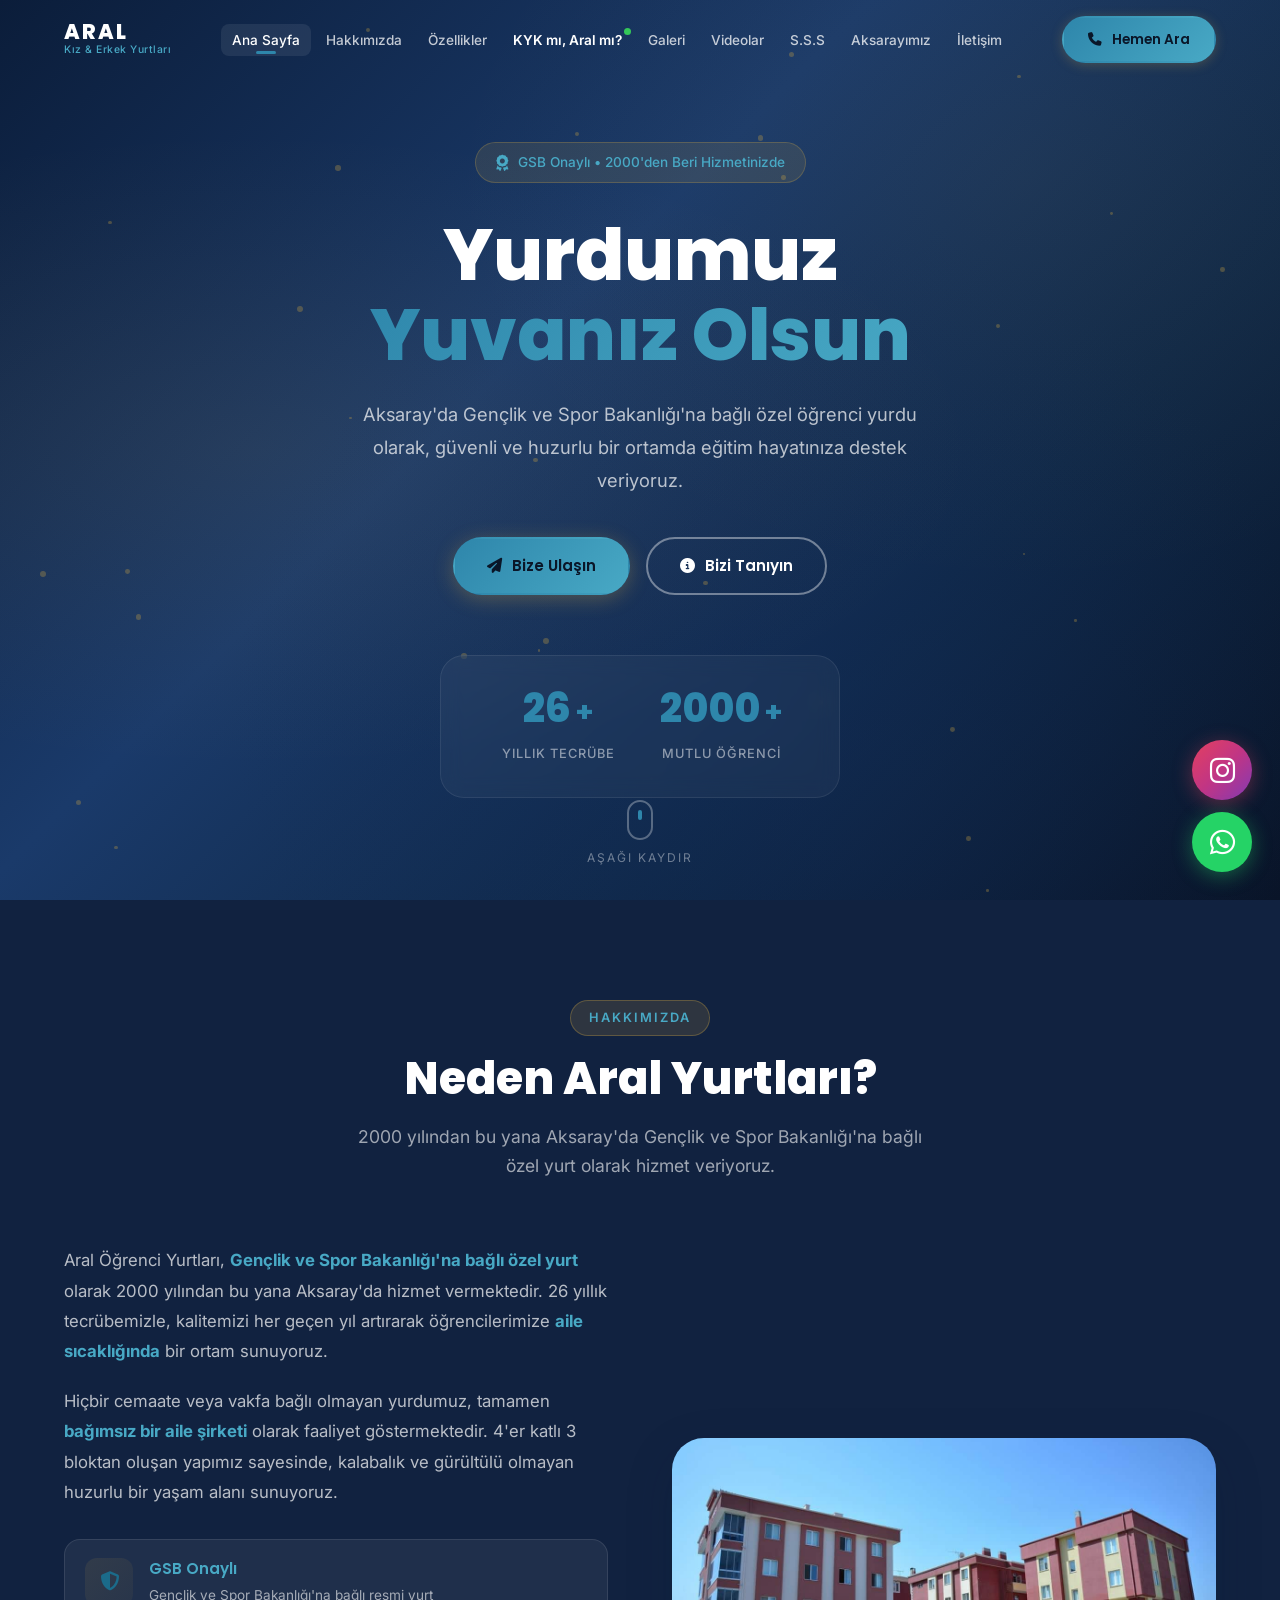
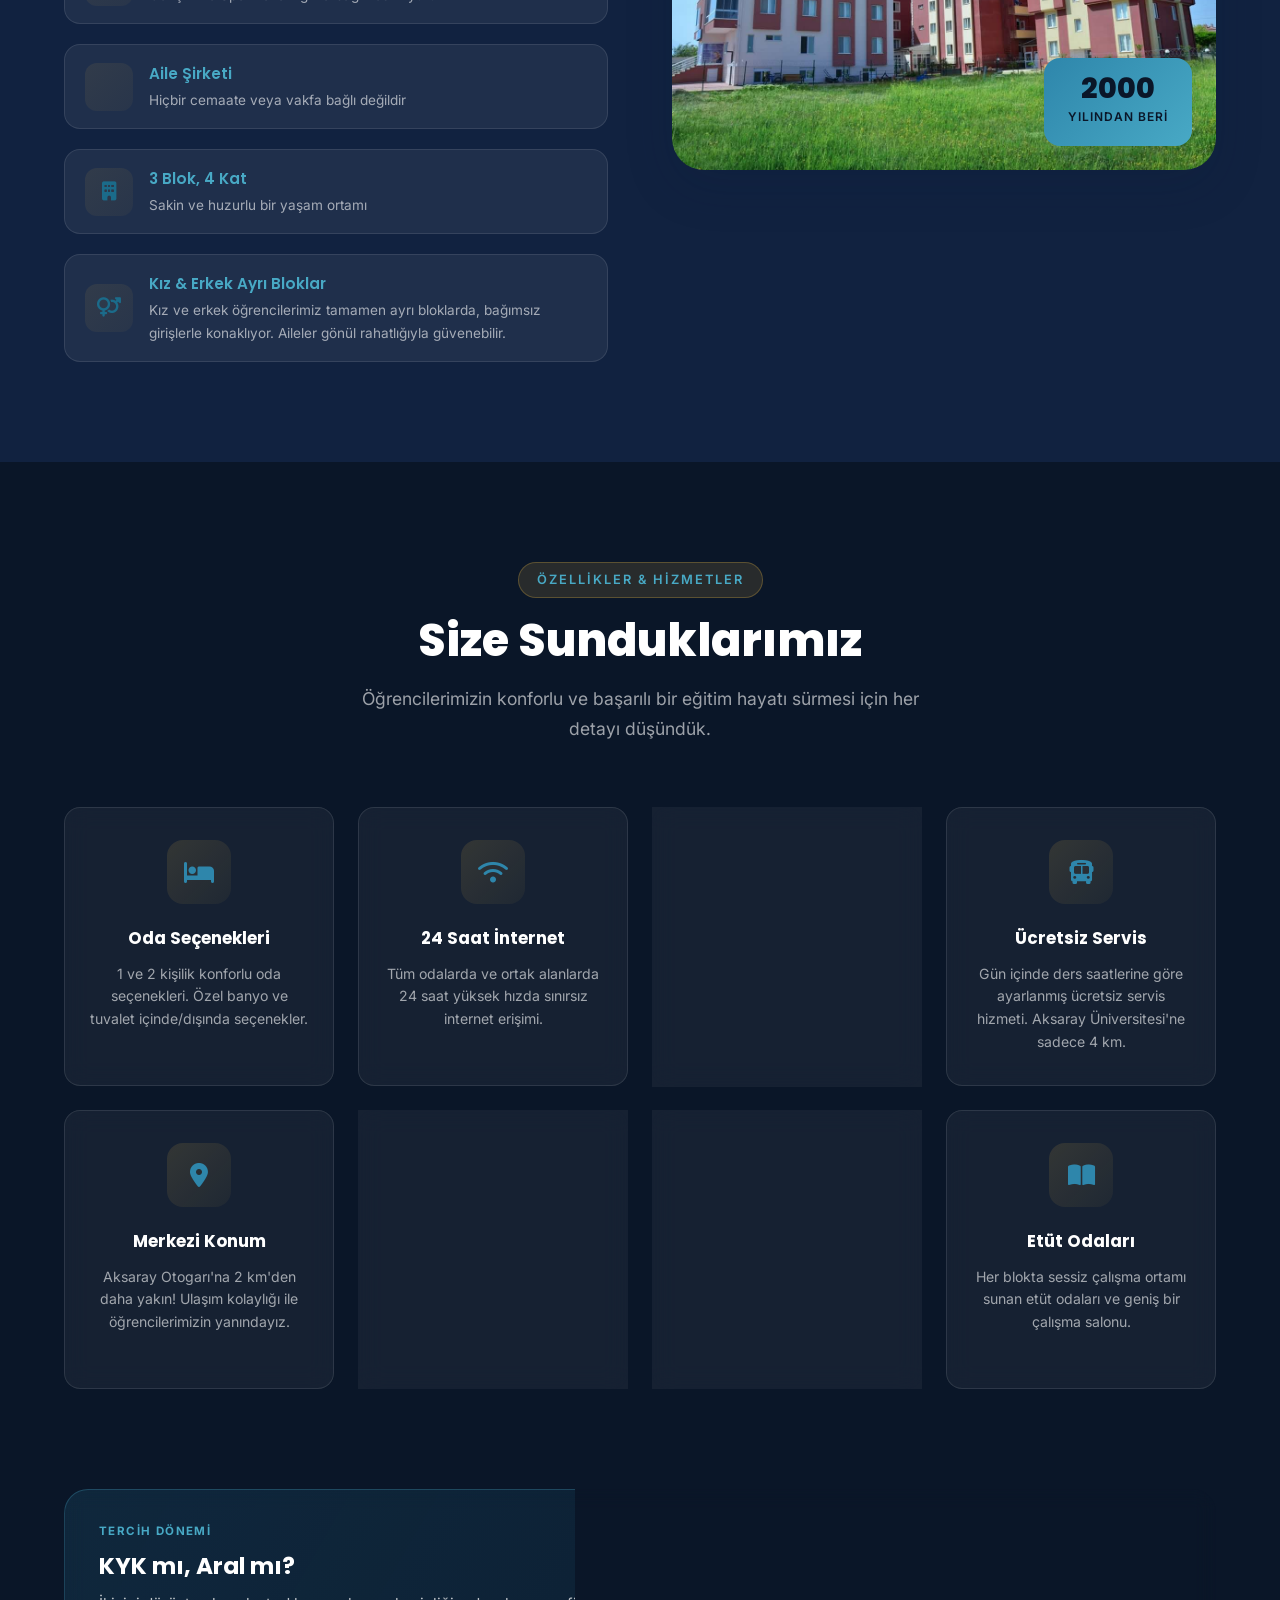
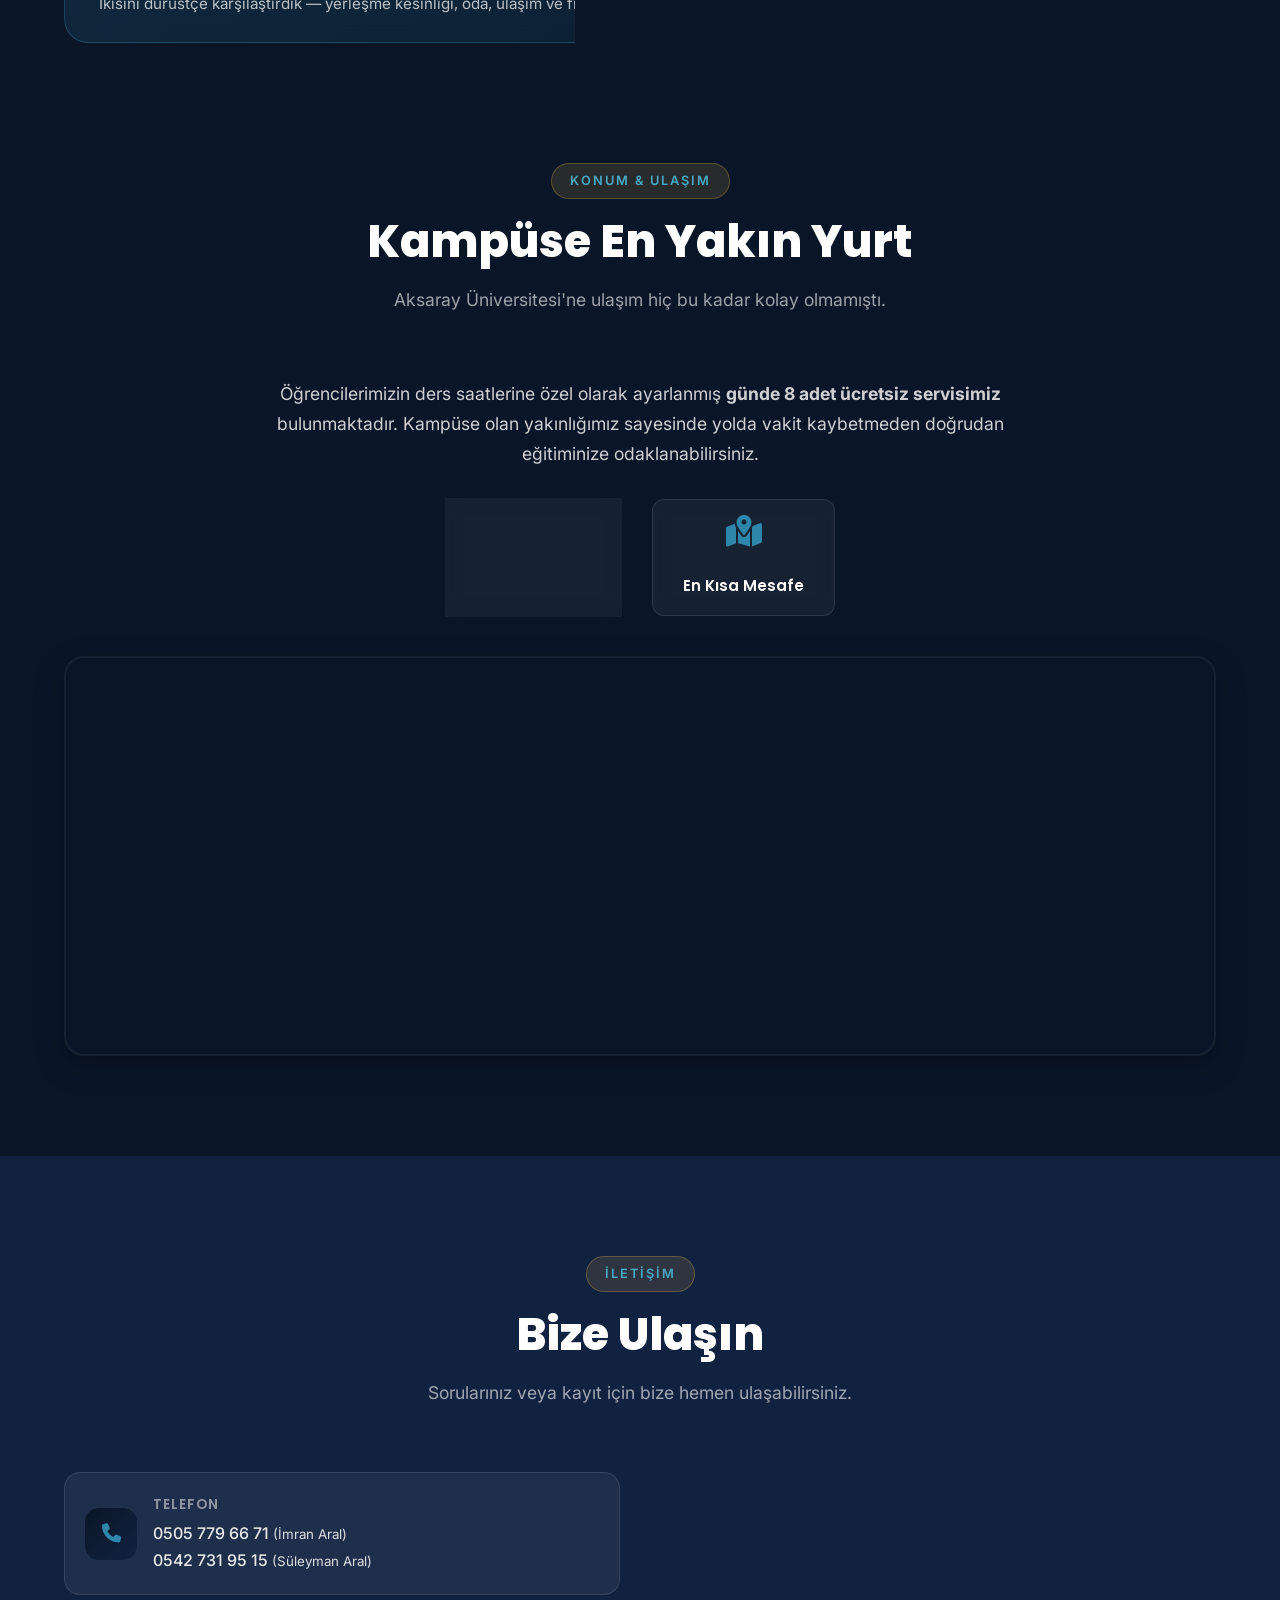
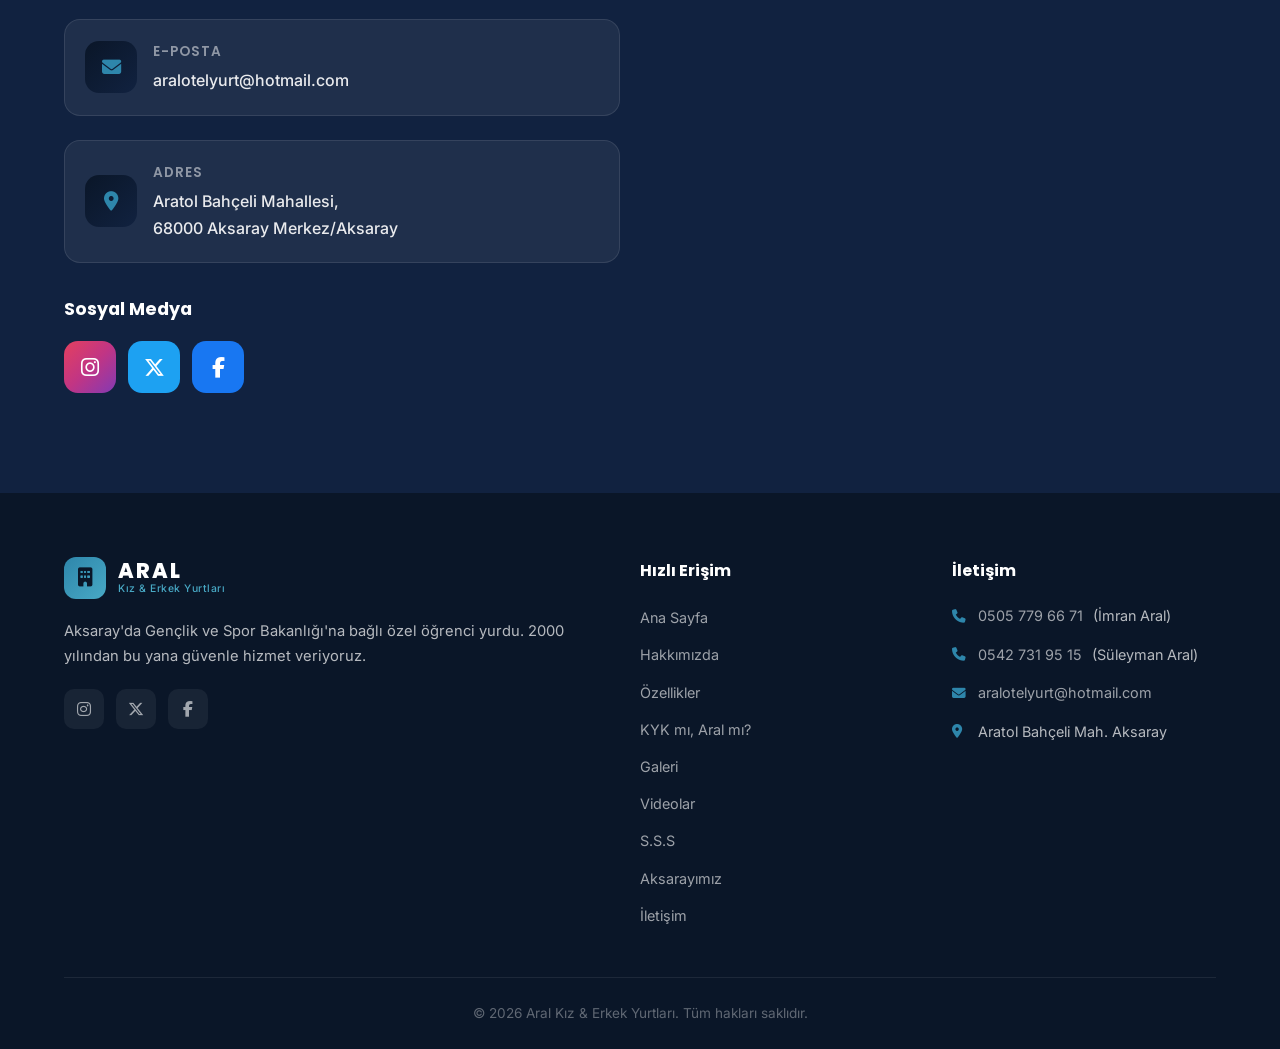
==== commit 879bc0da: "fix: Aksarayimiz menuye, yerlesme satiri kaldirildi, kayit bandi buyutuldu - Aksarayimiz ana menuye " ====
--- a/index.html
+++ b/index.html
@@ -37,7 +37,7 @@
     <!-- Font Awesome -->
     <link rel="stylesheet" href="https://cdnjs.cloudflare.com/ajax/libs/font-awesome/6.5.1/css/all.min.css">
 
-    <link rel="stylesheet" href="styles.css?v=20260819">
+    <link rel="stylesheet" href="styles.css?v=20260819b">
 </head>
 
 <body>
@@ -59,6 +59,7 @@
                 <li><a href="galeri.html" class="nav-link">Galeri</a></li>
                 <li><a href="videolar.html" class="nav-link">Videolar</a></li>
                 <li><a href="sss.html" class="nav-link">S.S.S</a></li>
+                <li><a href="aksarayimiz.html" class="nav-link">Aksarayımız</a></li>
                 <li><a href="#iletisim" class="nav-link">İletişim</a></li>
             </ul>
             <div class="nav-cta">
@@ -431,8 +432,8 @@
                         <li><a href="galeri.html">Galeri</a></li>
                         <li><a href="videolar.html">Videolar</a></li>
                         <li><a href="sss.html">S.S.S</a></li>
+                        <li><a href="aksarayimiz.html">Aksarayımız</a></li>
                         <li><a href="#iletisim">İletişim</a></li>
-                        <li><a href="aksarayimiz.html">Aksarayımız</a></li>
                     </ul>
                 </div>
                 <div class="footer-contact">
@@ -466,7 +467,7 @@
         <i class="fab fa-whatsapp"></i>
     </a>
 
-    <script src="script.js?v=20260819"></script>
+    <script src="script.js?v=20260819b"></script>
 </body>
 
 </html>
--- a/styles.css
+++ b/styles.css
@@ -206,8 +206,9 @@
 }
 
 .nav-link {
-    padding: 8px 16px;
-    font-size: 0.9rem;
+    padding: 8px 11px;
+    font-size: 0.85rem;
+    white-space: nowrap;
     font-weight: 500;
     color: rgba(255, 255, 255, 0.75);
     border-radius: 8px;
@@ -332,19 +333,22 @@
 }
 
 .hero-announce {
-    display: inline-flex;
-    align-items: center;
-    gap: 12px;
-    padding: 10px 22px;
-    margin-bottom: 18px;
+    display: flex;
+    width: fit-content;
+    align-items: center;
+    justify-content: center;
+    gap: 14px;
+    padding: 14px 32px;
+    margin: 0 auto 22px;
     background: linear-gradient(135deg, rgba(52, 199, 89, 0.18), rgba(52, 199, 89, 0.08));
     border: 1px solid rgba(52, 199, 89, 0.45);
     border-radius: 50px;
     color: var(--white);
-    font-size: 0.95rem;
-    font-weight: 600;
+    font-family: var(--font-heading);
+    font-size: 1.15rem;
+    font-weight: 700;
     letter-spacing: 0.2px;
-    box-shadow: 0 0 28px rgba(52, 199, 89, 0.18);
+    box-shadow: 0 0 34px rgba(52, 199, 89, 0.22);
     animation: fadeInDown 1s ease;
 }
 
@@ -362,8 +366,8 @@
 .announce-pulse {
     position: relative;
     flex-shrink: 0;
-    width: 10px;
-    height: 10px;
+    width: 13px;
+    height: 13px;
     border-radius: 50%;
     background: var(--success);
 }
@@ -383,7 +387,7 @@
 }
 
 .announce-arrow {
-    font-size: 0.8rem;
+    font-size: 0.95rem;
     opacity: 0.75;
     transition: var(--transition);
 }
@@ -397,11 +401,16 @@
     .announce-pulse::after { animation: none; }
 }
 
-@media (max-width: 480px) {
+@media (max-width: 600px) {
     .hero-announce {
-        font-size: 0.82rem;
-        padding: 9px 16px;
-        gap: 9px;
+        font-size: 0.95rem;
+        padding: 12px 20px;
+        gap: 10px;
+    }
+
+    .announce-pulse {
+        width: 11px;
+        height: 11px;
     }
 }
 
@@ -1553,8 +1562,8 @@
 .nav-link-hot::before {
     content: '';
     position: absolute;
-    top: 6px;
-    right: 6px;
+    top: 4px;
+    right: 2px;
     width: 7px;
     height: 7px;
     border-radius: 50%;
@@ -2056,6 +2065,18 @@
     .cta-buttons .btn {
         width: 100%;
         justify-content: center;
+    }
+}
+
+/* Dar masaustu: 9 menu ogesi tasmasin */
+@media (min-width: 769px) and (max-width: 1150px) {
+    .nav-menu {
+        gap: 1px;
+    }
+
+    .nav-link {
+        padding: 7px 7px;
+        font-size: 0.79rem;
     }
 }
 
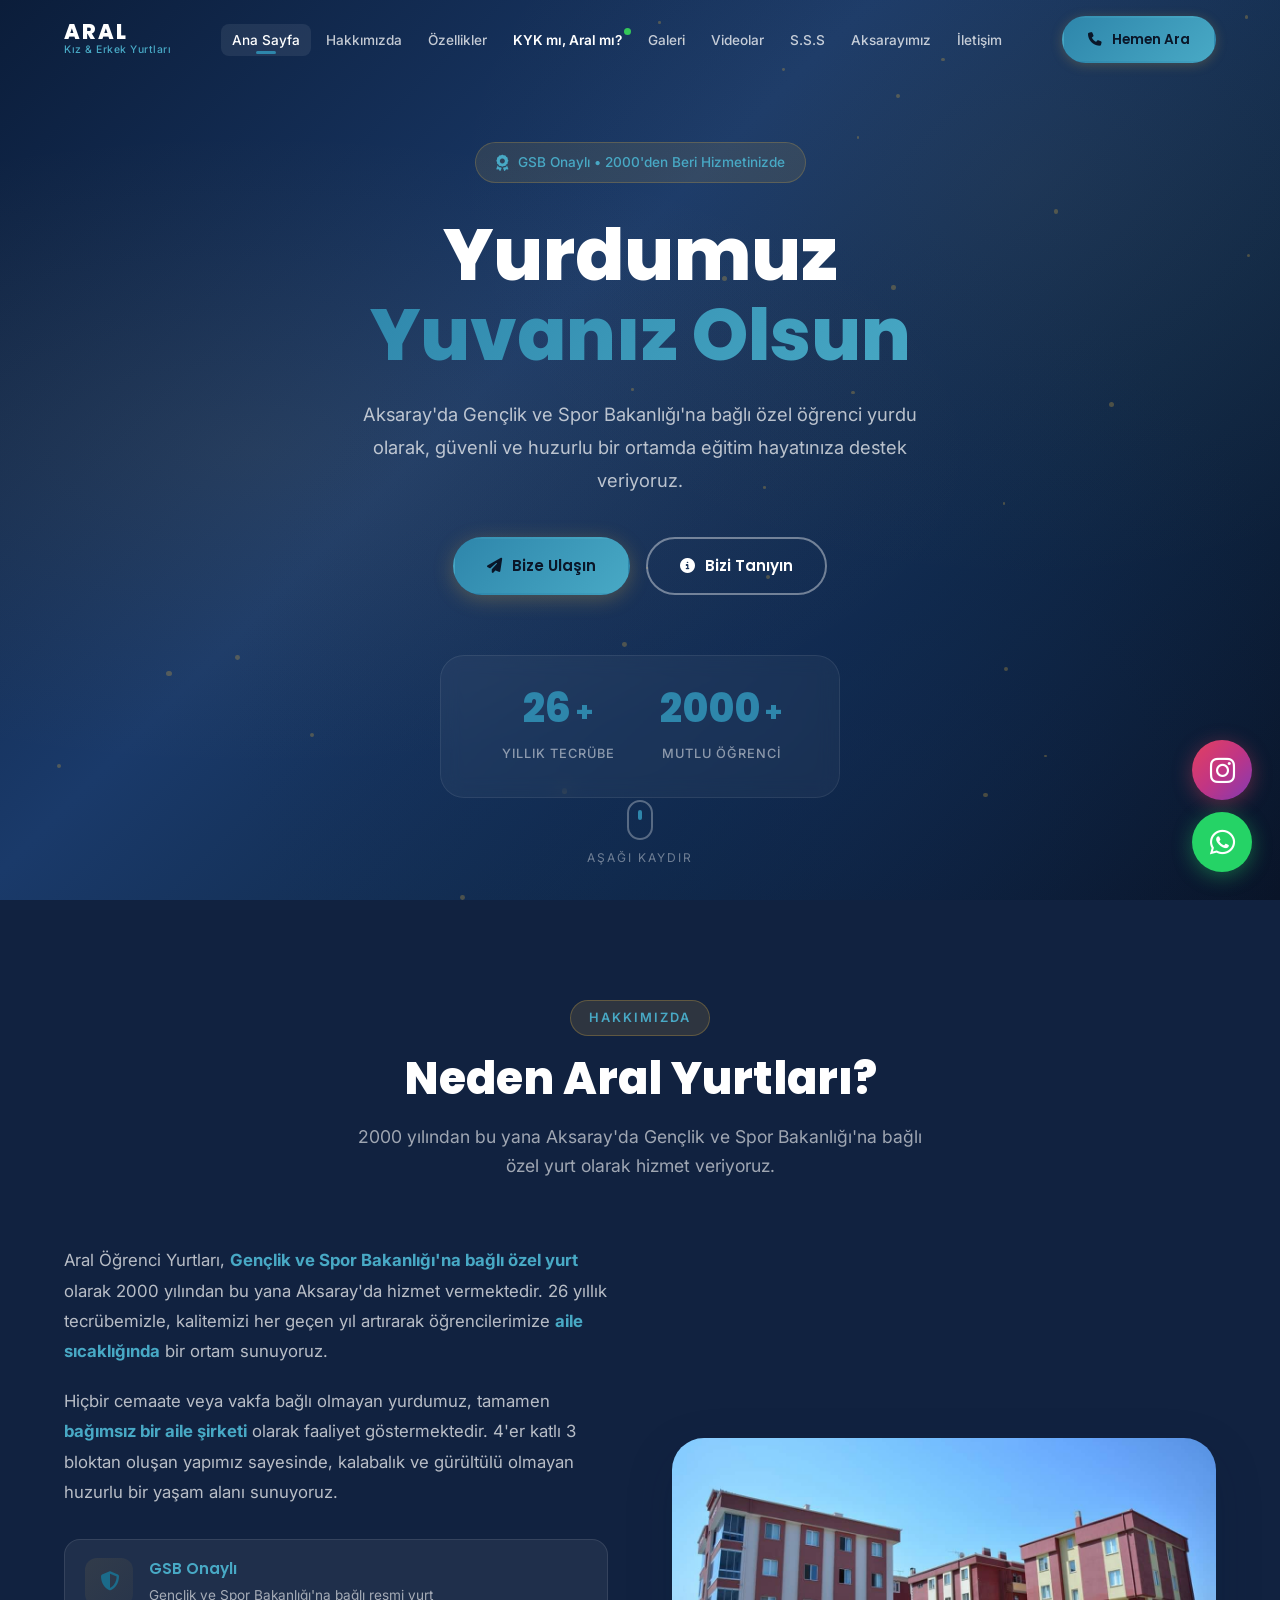
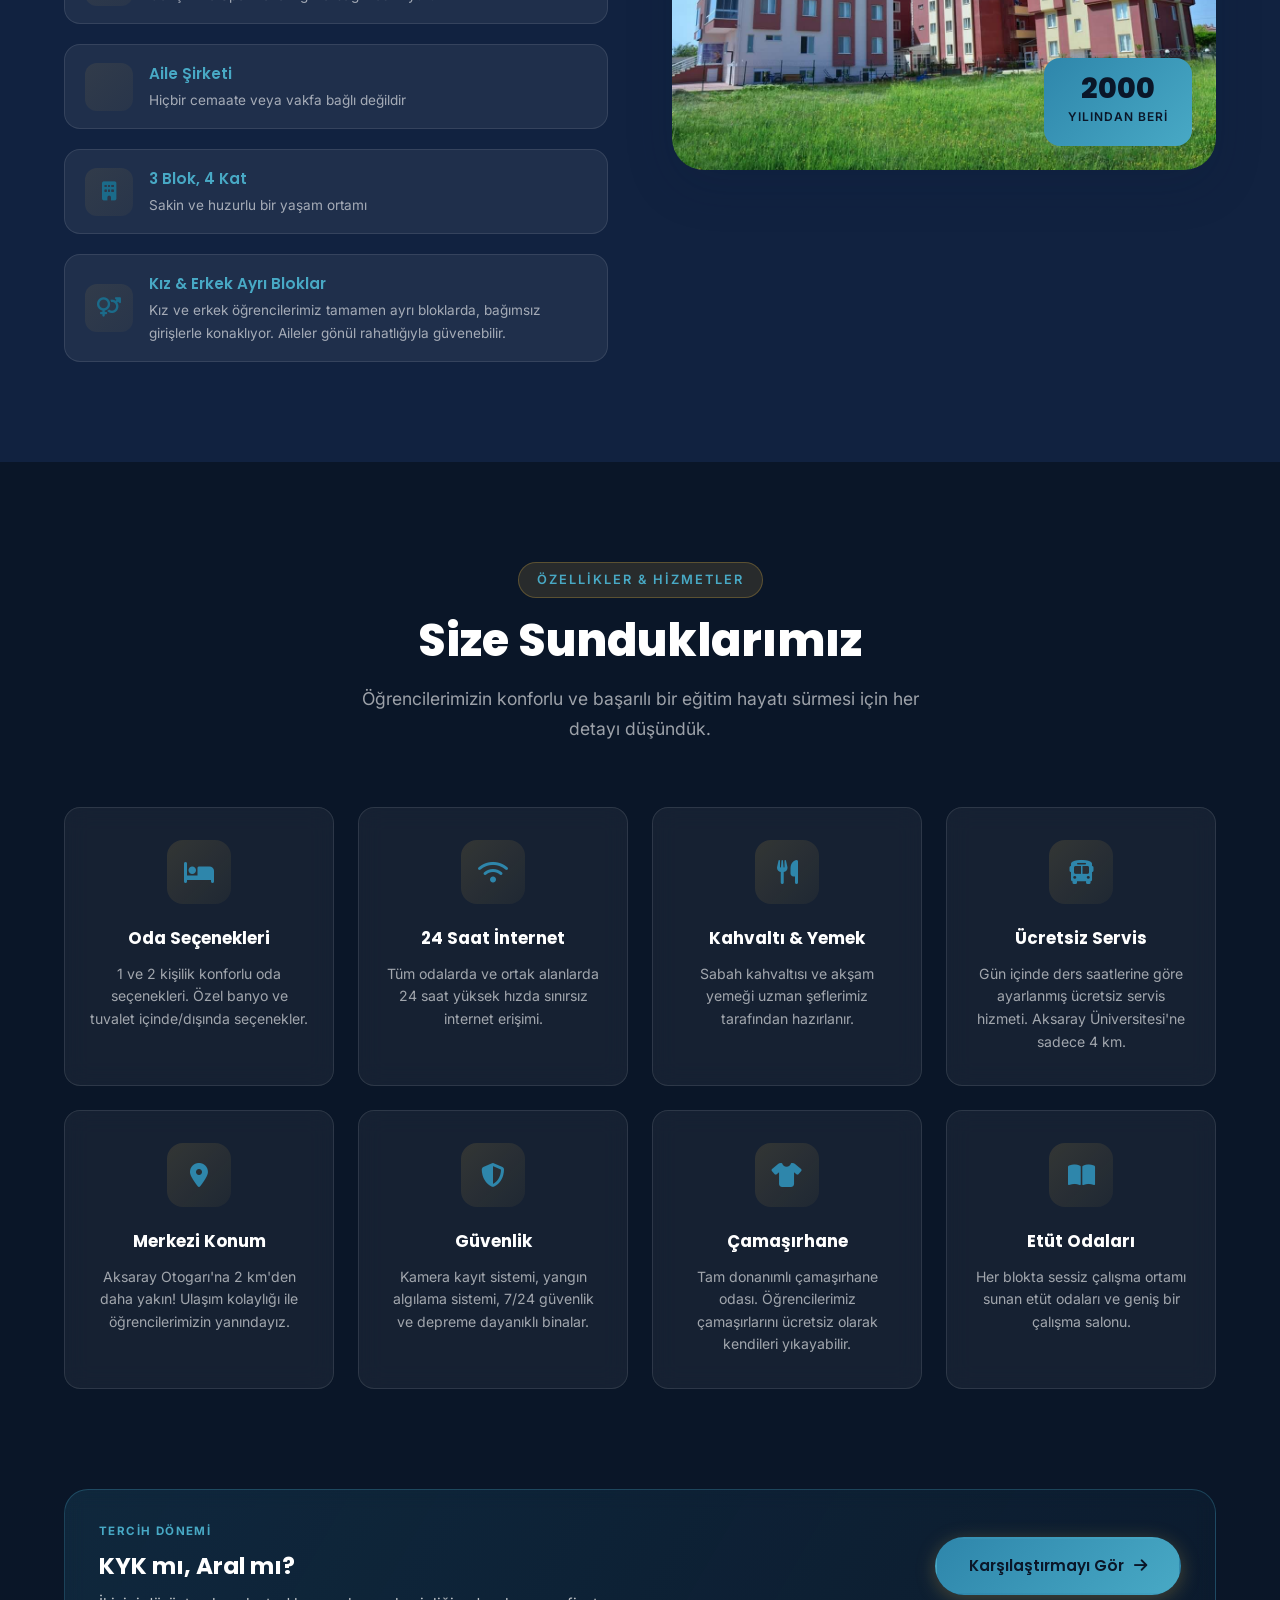
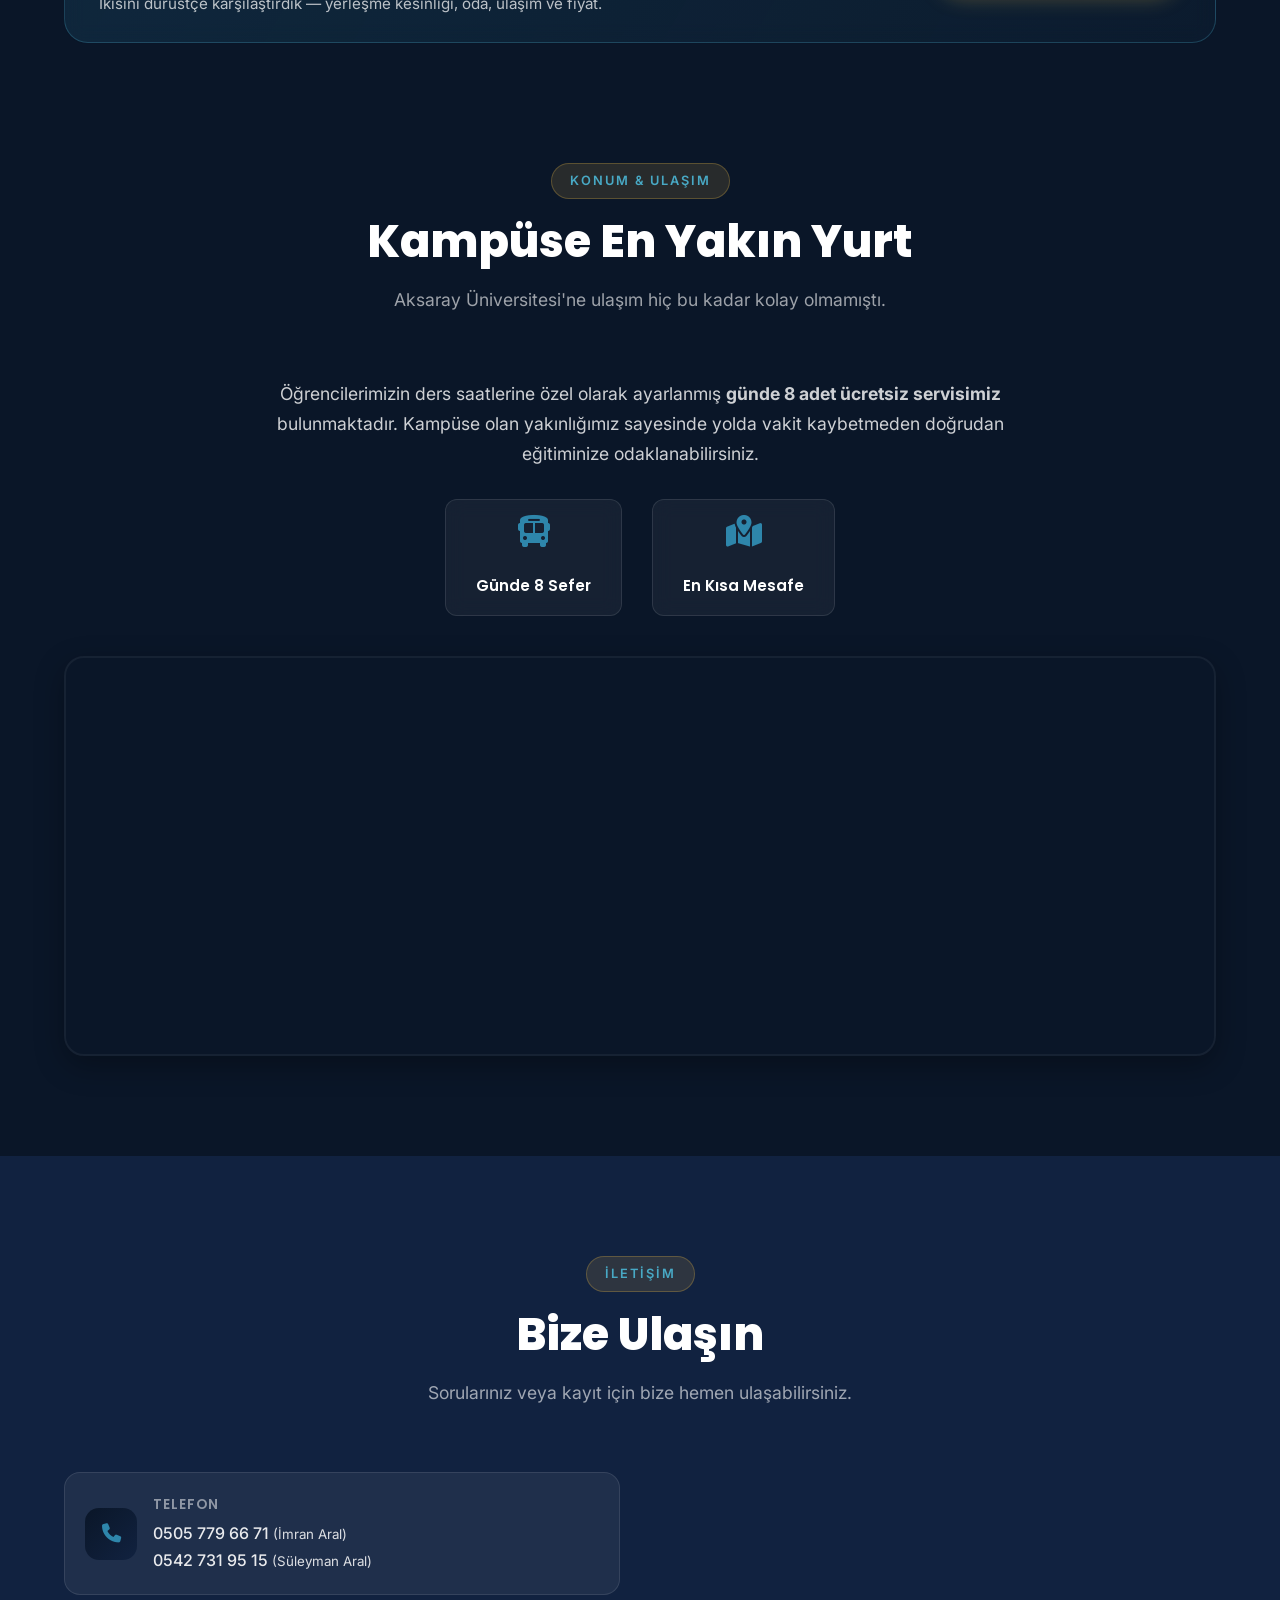
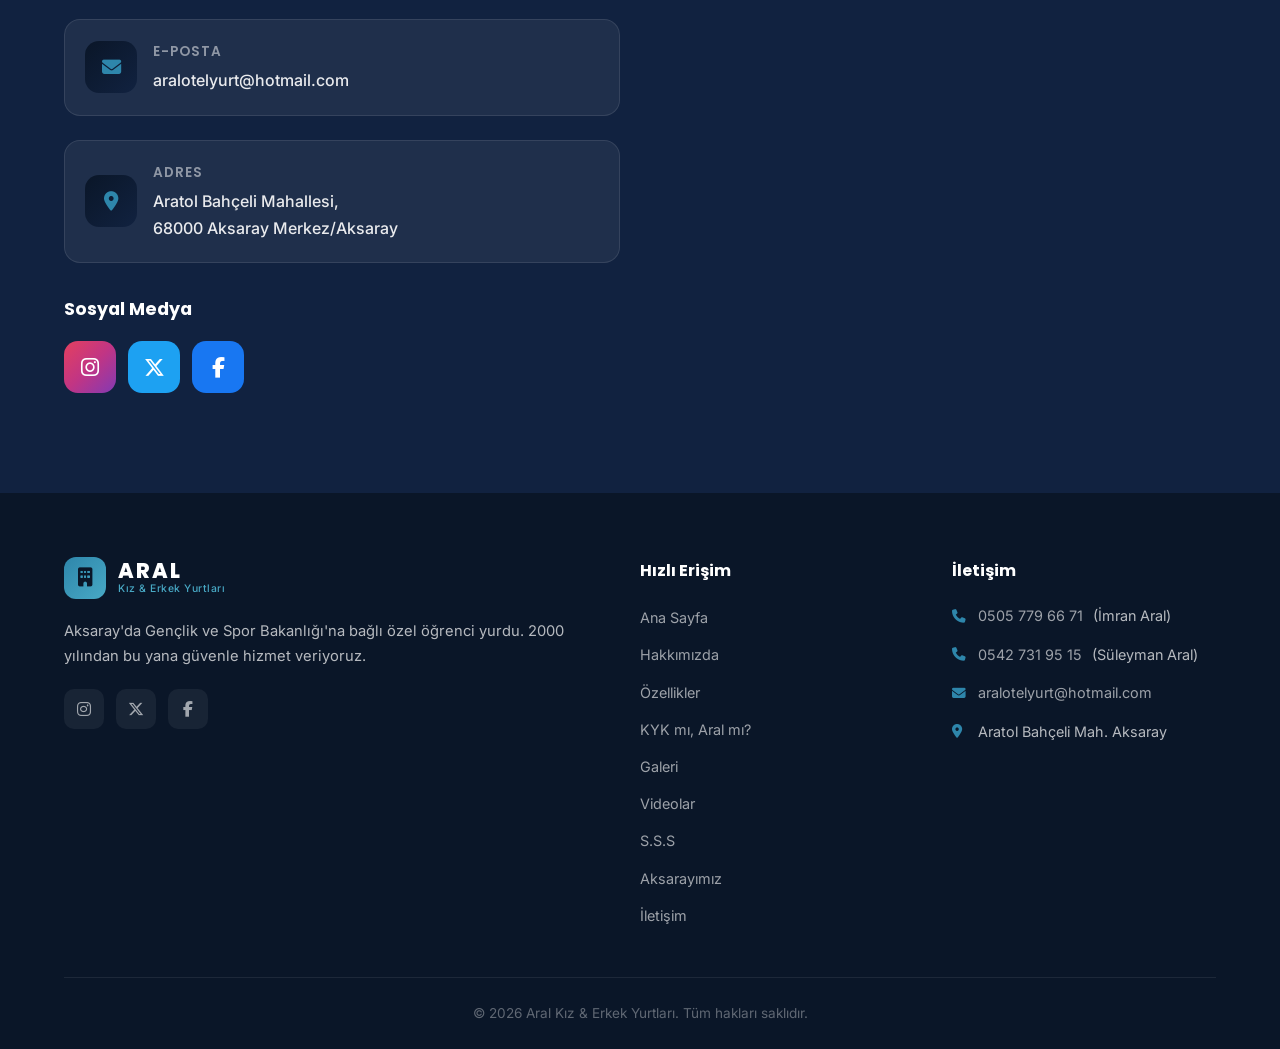
==== commit 1cf23b1a: "fix: karsilastirma tablosunun yapiskan basligi kaldirildi Baslik satiri position:sticky idi. Sayfa k" ====
--- a/index.html
+++ b/index.html
@@ -37,7 +37,7 @@
     <!-- Font Awesome -->
     <link rel="stylesheet" href="https://cdnjs.cloudflare.com/ajax/libs/font-awesome/6.5.1/css/all.min.css">
 
-    <link rel="stylesheet" href="styles.css?v=20260819b">
+    <link rel="stylesheet" href="styles.css?v=20260819c">
 </head>
 
 <body>
@@ -467,7 +467,7 @@
         <i class="fab fa-whatsapp"></i>
     </a>
 
-    <script src="script.js?v=20260819b"></script>
+    <script src="script.js?v=20260819c"></script>
 </body>
 
 </html>
--- a/styles.css
+++ b/styles.css
@@ -1729,23 +1729,25 @@
 }
 
 .vs-head {
-    position: sticky;
-    top: 70px;
-    z-index: 5;
     background: var(--primary);
-    border-bottom: 1px solid rgba(255, 255, 255, 0.12);
-}
-
-.vs-head .vs-cell {
-    padding: 16px 24px;
+    border-bottom: 2px solid rgba(255, 255, 255, 0.14);
+}
+
+.vs-head .vs-cell,
+.vs-head .vs-topic {
+    padding: 18px 24px;
     font-family: var(--font-heading);
     font-weight: 700;
     font-size: 1rem;
     color: var(--white);
 }
 
-.vs-head-aral {
-    background: linear-gradient(135deg, rgba(46, 134, 171, 0.35), rgba(46, 134, 171, 0.15));
+.vs-head .vs-head-kyk {
+    background: rgba(255, 255, 255, 0.03);
+}
+
+.vs-head .vs-head-aral {
+    background: linear-gradient(135deg, rgba(46, 134, 171, 0.45), rgba(46, 134, 171, 0.22));
     color: var(--white);
 }
 
@@ -1754,9 +1756,16 @@
     margin-right: 6px;
 }
 
-.vs-row + .vs-row,
-.vs-head + .vs-row {
-    border-top: 1px solid rgba(255, 255, 255, 0.07);
+.vs-row + .vs-row {
+    border-top: 1px solid rgba(255, 255, 255, 0.08);
+}
+
+/* Sutunlari birbirinden ayir */
+.vs-row .vs-cell + .vs-cell,
+.vs-head .vs-cell + .vs-cell,
+.vs-row .vs-topic + .vs-cell,
+.vs-head .vs-topic + .vs-cell {
+    border-left: 1px solid rgba(255, 255, 255, 0.06);
 }
 
 .vs-topic {
@@ -2003,6 +2012,13 @@
         font-size: 1rem;
         background: rgba(255, 255, 255, 0.06);
         border-bottom: 1px solid rgba(255, 255, 255, 0.08);
+    }
+
+    /* Kart gorunumunde sutun ayiricisi degil, satir ayiricisi olsun */
+    .vs-row .vs-cell + .vs-cell,
+    .vs-row .vs-topic + .vs-cell {
+        border-left: none;
+        border-top: 1px solid rgba(255, 255, 255, 0.07);
     }
 
     .vs-cell {
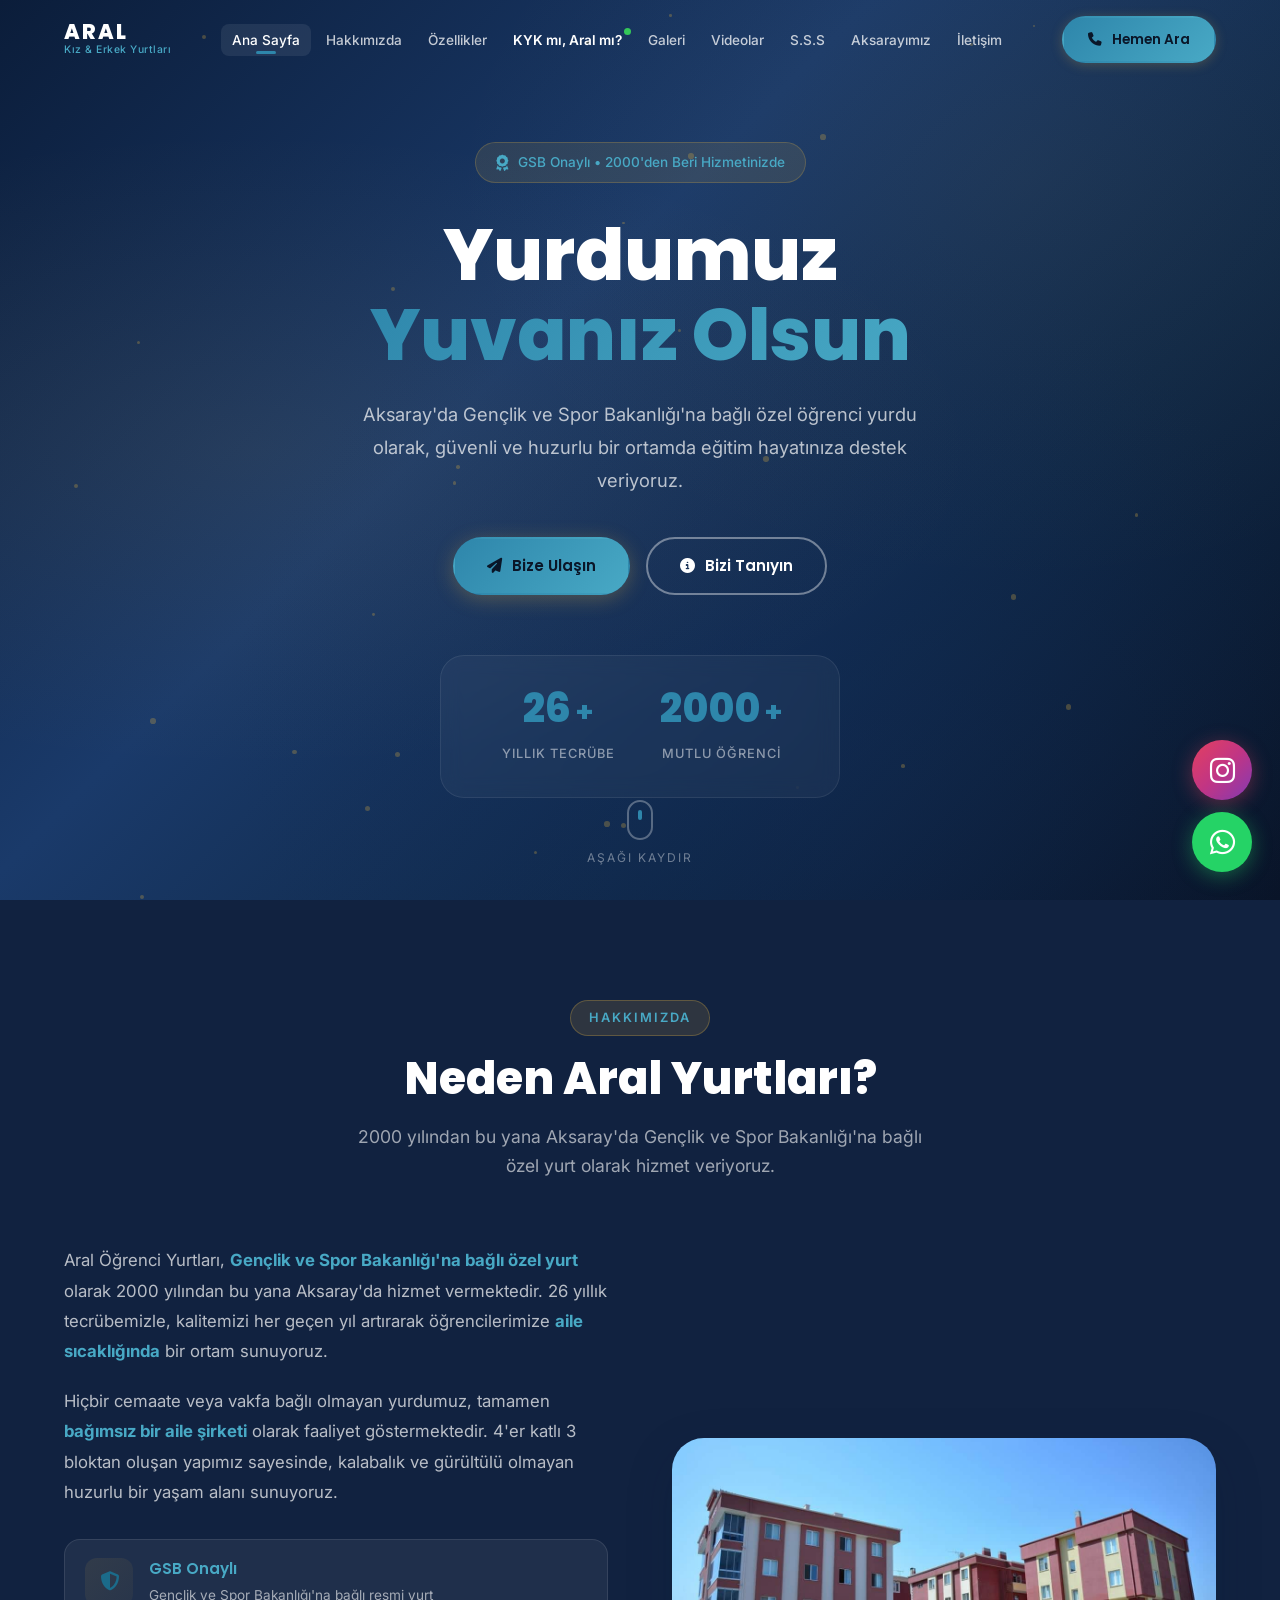
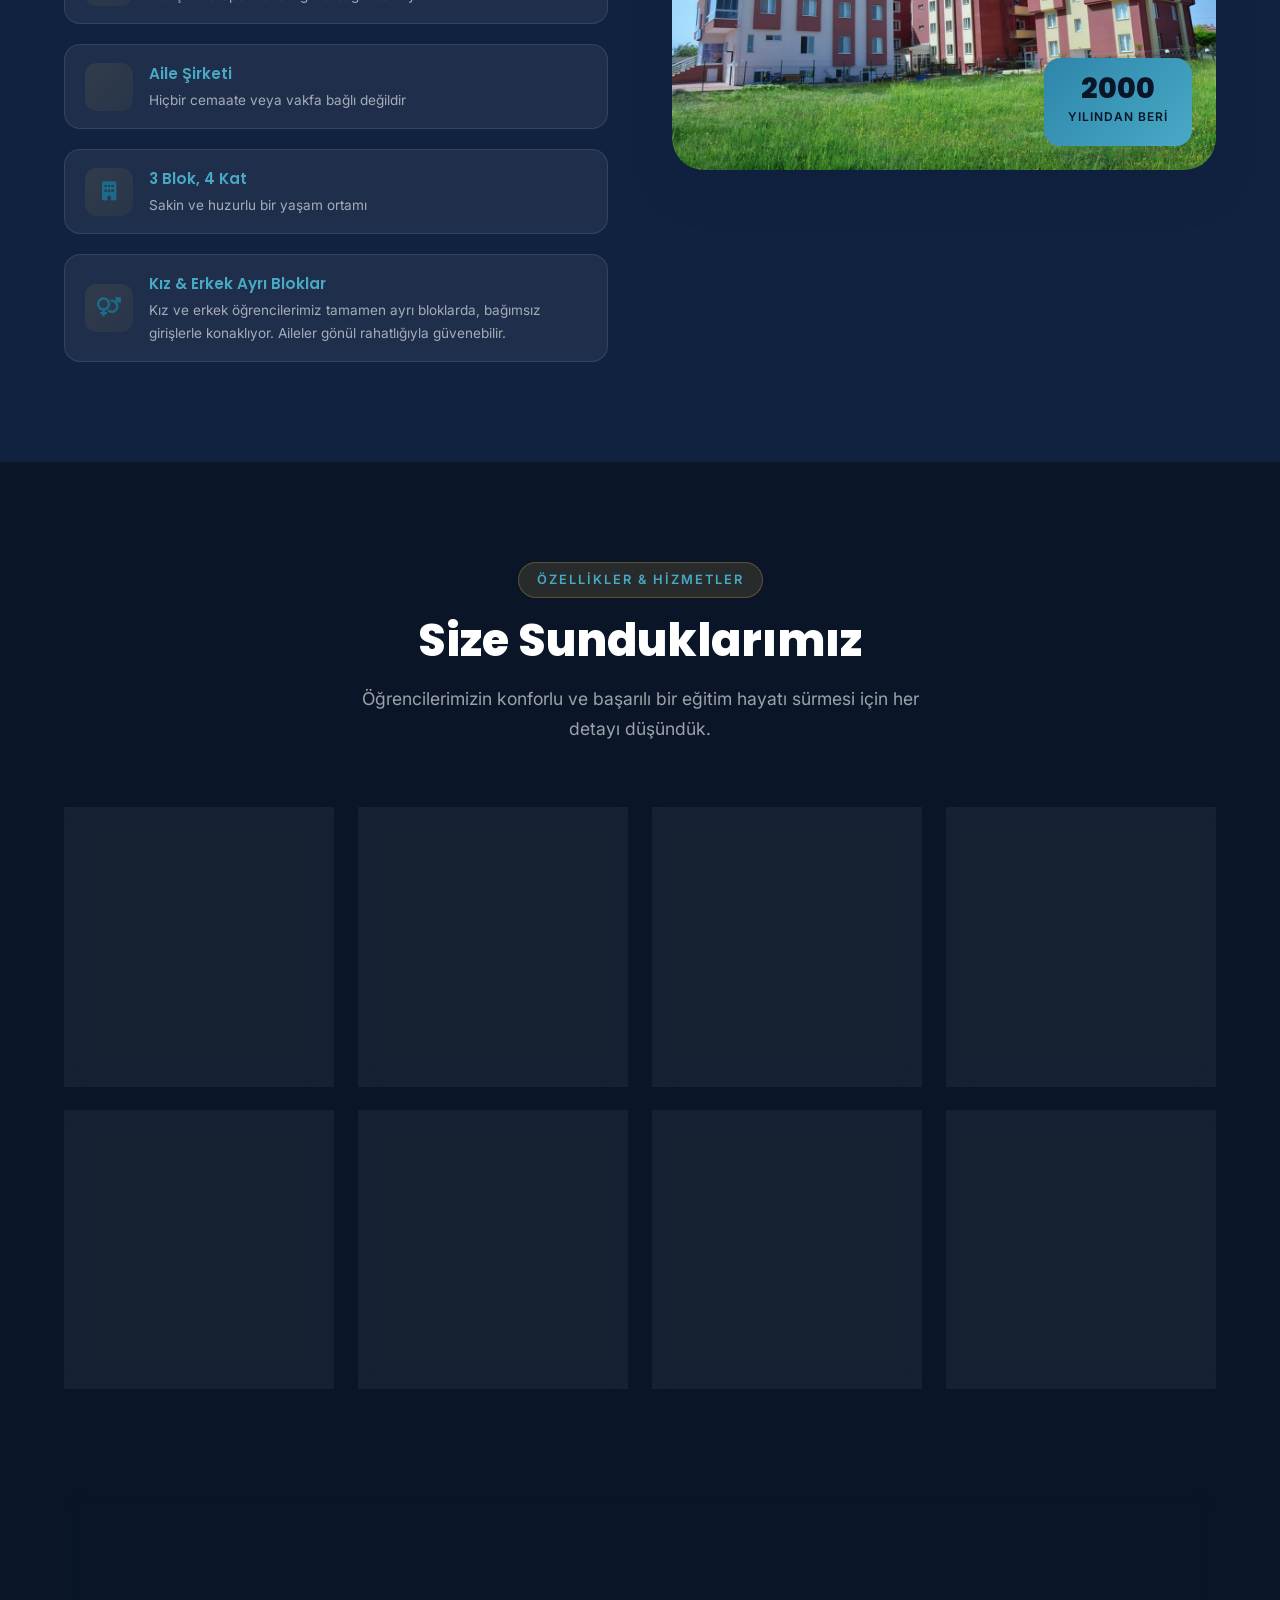
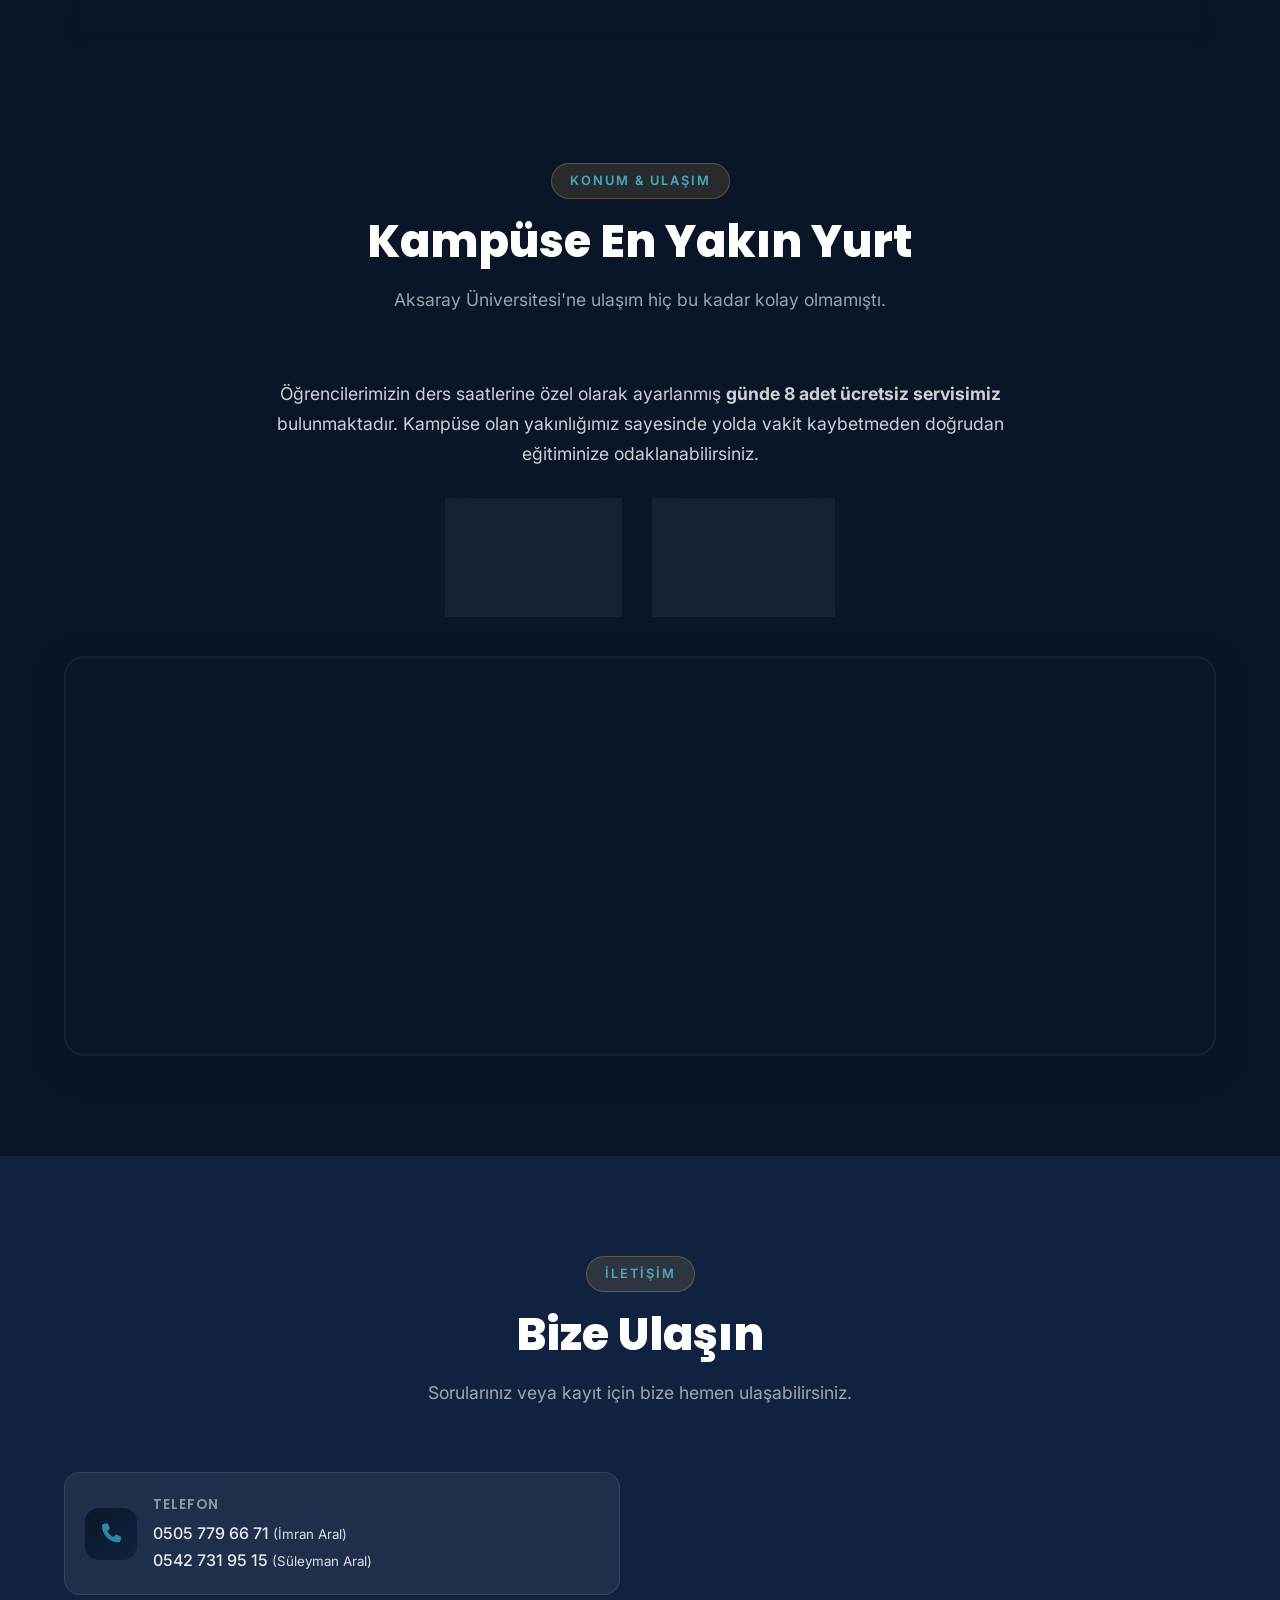
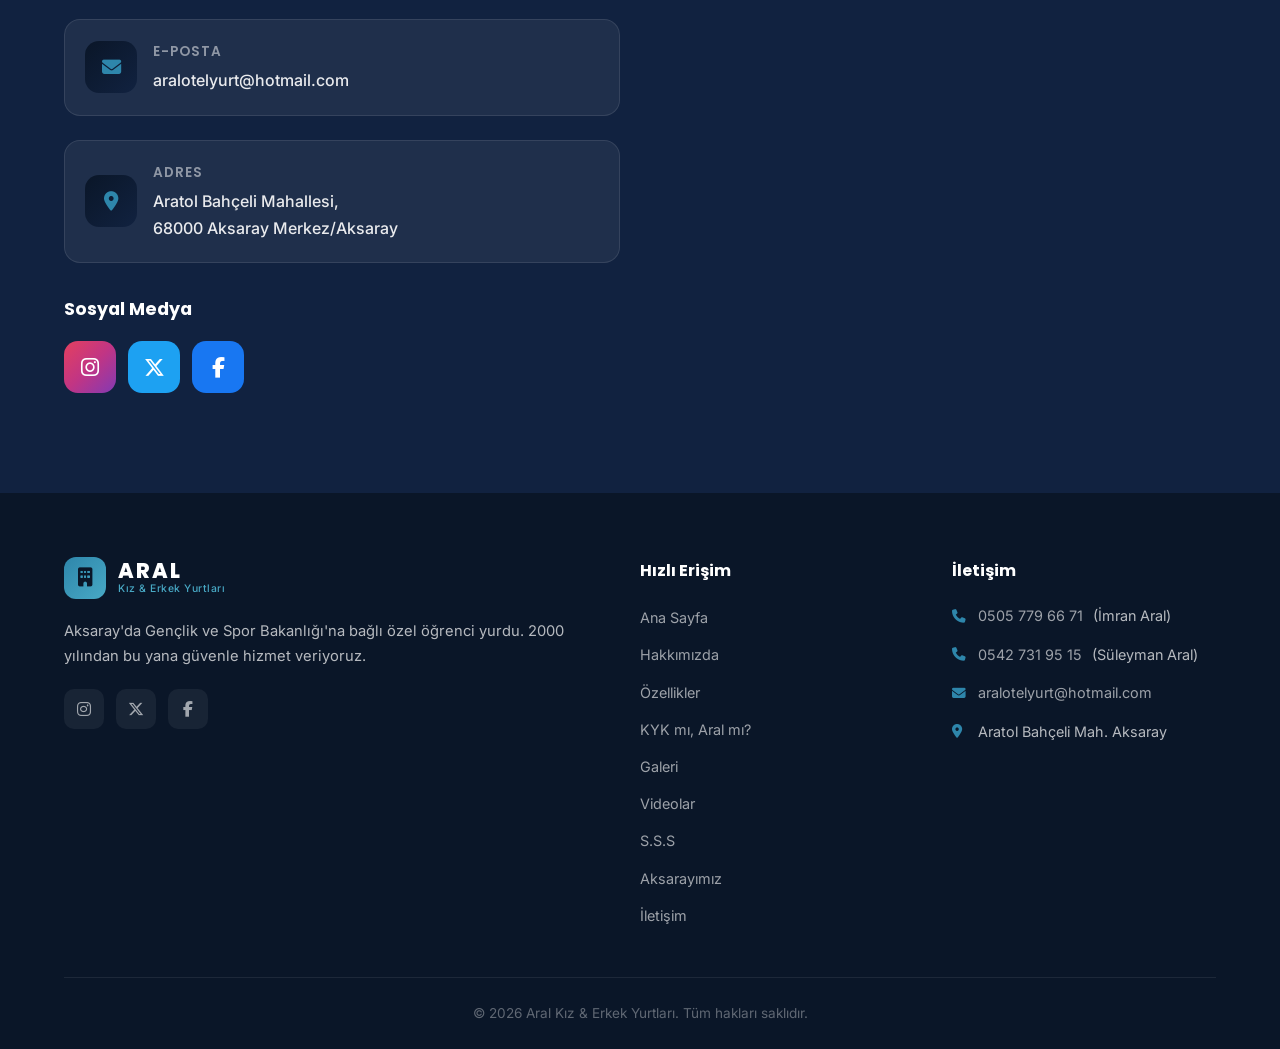
==== commit 74791ca0: "feat: SEO paketi - sitemap, robots, yapisal veri ve eksik meta etiketleri Google gorunurlugu icin te" ====
--- a/index.html
+++ b/index.html
@@ -37,7 +37,87 @@
     <!-- Font Awesome -->
     <link rel="stylesheet" href="https://cdnjs.cloudflare.com/ajax/libs/font-awesome/6.5.1/css/all.min.css">
 
-    <link rel="stylesheet" href="styles.css?v=20260819c">
+    <link rel="stylesheet" href="styles.css?v=20260819d">
+    <script type="application/ld+json">
+{
+        "@context": "https://schema.org",
+        "@type": "LodgingBusiness",
+        "@id": "https://aralyurt.com/#kurum",
+        "name": "Aral Kız & Erkek Yurtları",
+        "alternateName": "Aral Öğrenci Yurtları",
+        "description": "Aksaray'da Gençlik ve Spor Bakanlığı'na bağlı özel öğrenci yurdu. 2000 yılından bu yana kız ve erkek öğrencilere ayrı bloklarda, 1 ve 2 kişilik odalarda hizmet veriyoruz.",
+        "url": "https://aralyurt.com",
+        "image": "https://aralyurt.com/images/dis-cekim.jpg",
+        "logo": "https://aralyurt.com/android-chrome-512x512.png",
+        "telephone": [
+                "+905057796671",
+                "+905427319515"
+        ],
+        "email": "aralotelyurt@hotmail.com",
+        "foundingDate": "2000",
+        "address": {
+                "@type": "PostalAddress",
+                "streetAddress": "Aratol Bahçeli Mahallesi",
+                "addressLocality": "Aksaray",
+                "addressRegion": "Aksaray",
+                "postalCode": "68000",
+                "addressCountry": "TR"
+        },
+        "geo": {
+                "@type": "GeoCoordinates",
+                "latitude": 38.3548389,
+                "longitude": 33.9665859
+        },
+        "hasMap": "https://maps.app.goo.gl/ehstThV2N6Cg6bsw9",
+        "sameAs": [
+                "https://www.instagram.com/aralyurt/",
+                "https://twitter.com/slymnaral",
+                "https://www.facebook.com/pages/category/Dorm/Aral-%C3%96%C4%9Frenci-Yurtlar%C4%B1-Aksaray-153214318023613/"
+        ],
+        "amenityFeature": [
+                {
+                        "@type": "LocationFeatureSpecification",
+                        "name": "Ücretsiz kablosuz internet",
+                        "value": true
+                },
+                {
+                        "@type": "LocationFeatureSpecification",
+                        "name": "Kahvaltı ve akşam yemeği",
+                        "value": true
+                },
+                {
+                        "@type": "LocationFeatureSpecification",
+                        "name": "Ücretsiz kampüs servisi",
+                        "value": true
+                },
+                {
+                        "@type": "LocationFeatureSpecification",
+                        "name": "Çamaşırhane",
+                        "value": true
+                },
+                {
+                        "@type": "LocationFeatureSpecification",
+                        "name": "Etüt odaları",
+                        "value": true
+                },
+                {
+                        "@type": "LocationFeatureSpecification",
+                        "name": "7/24 güvenlik ve kamera sistemi",
+                        "value": true
+                },
+                {
+                        "@type": "LocationFeatureSpecification",
+                        "name": "Jeneratör ve su deposu",
+                        "value": true
+                },
+                {
+                        "@type": "LocationFeatureSpecification",
+                        "name": "Oda temizliği",
+                        "value": true
+                }
+        ]
+}
+    </script>
 </head>
 
 <body>
@@ -467,7 +547,7 @@
         <i class="fab fa-whatsapp"></i>
     </a>
 
-    <script src="script.js?v=20260819c"></script>
+    <script src="script.js?v=20260819d"></script>
 </body>
 
 </html>
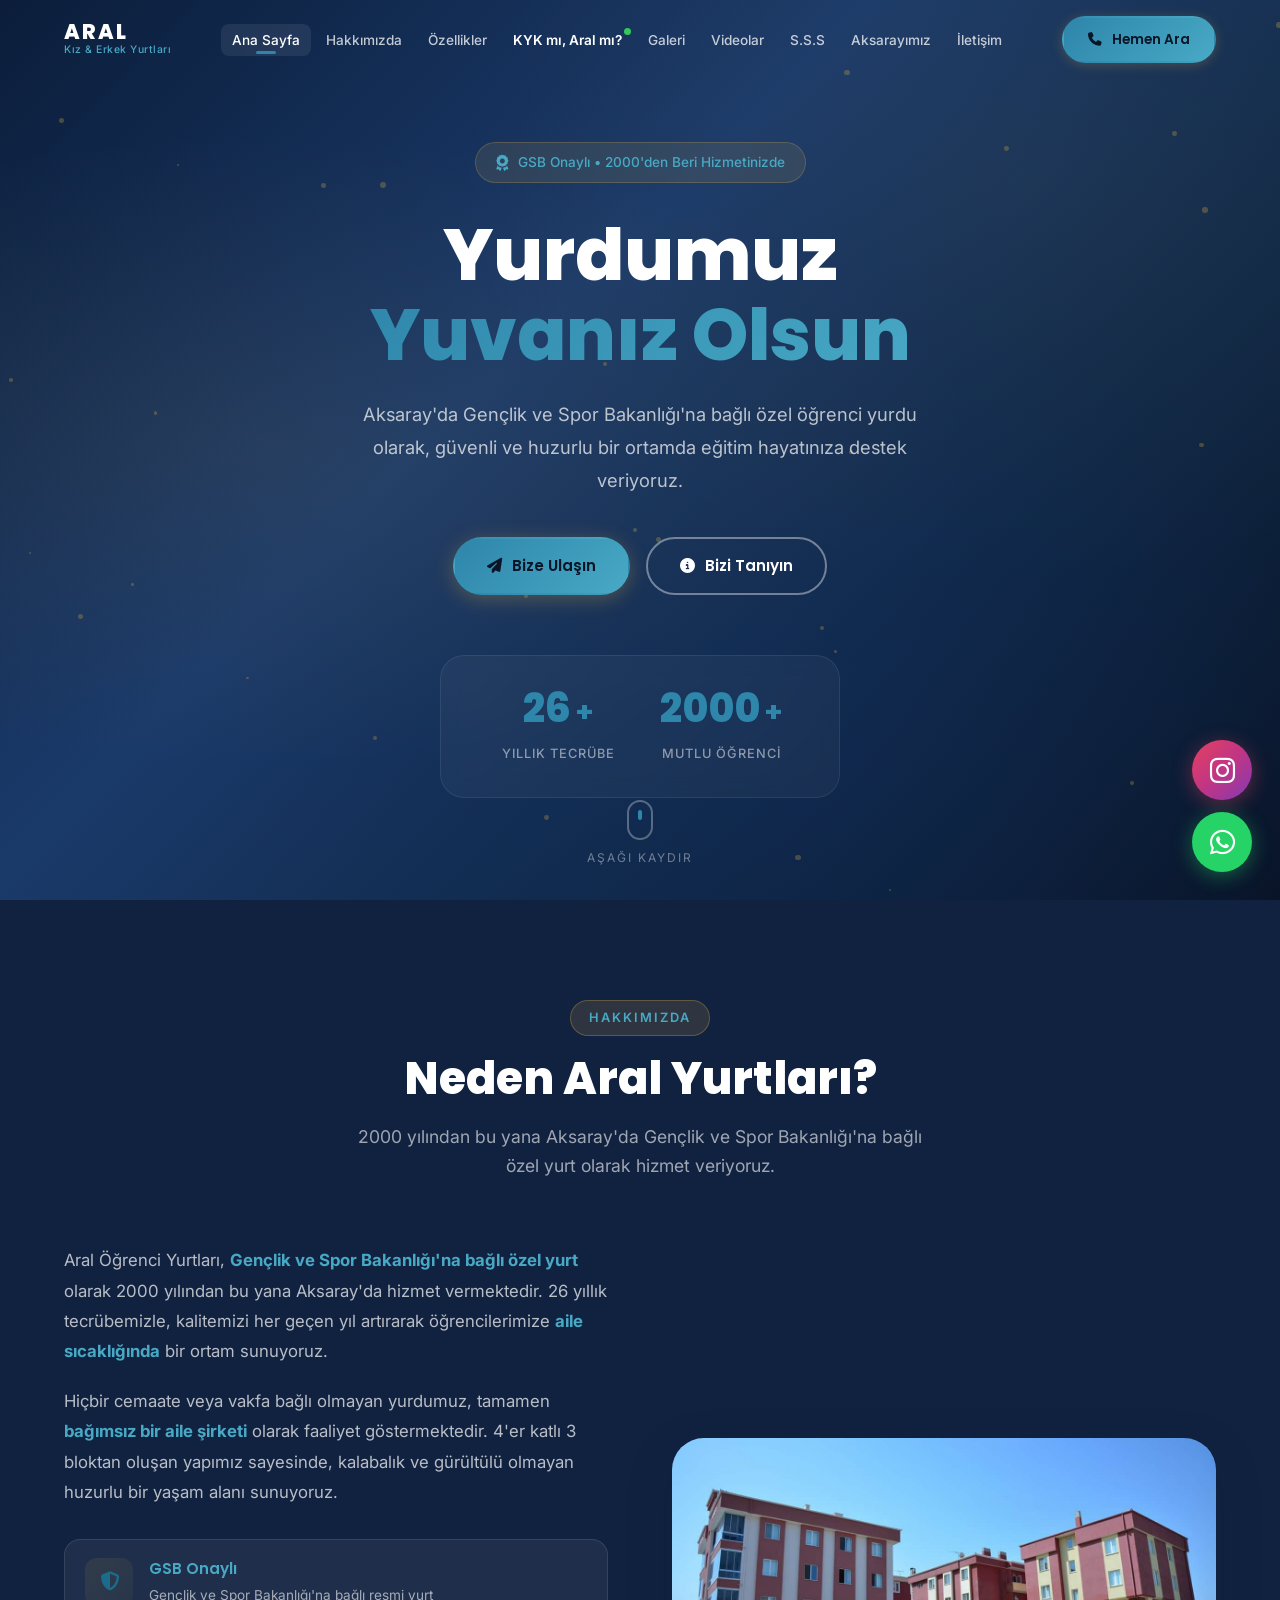
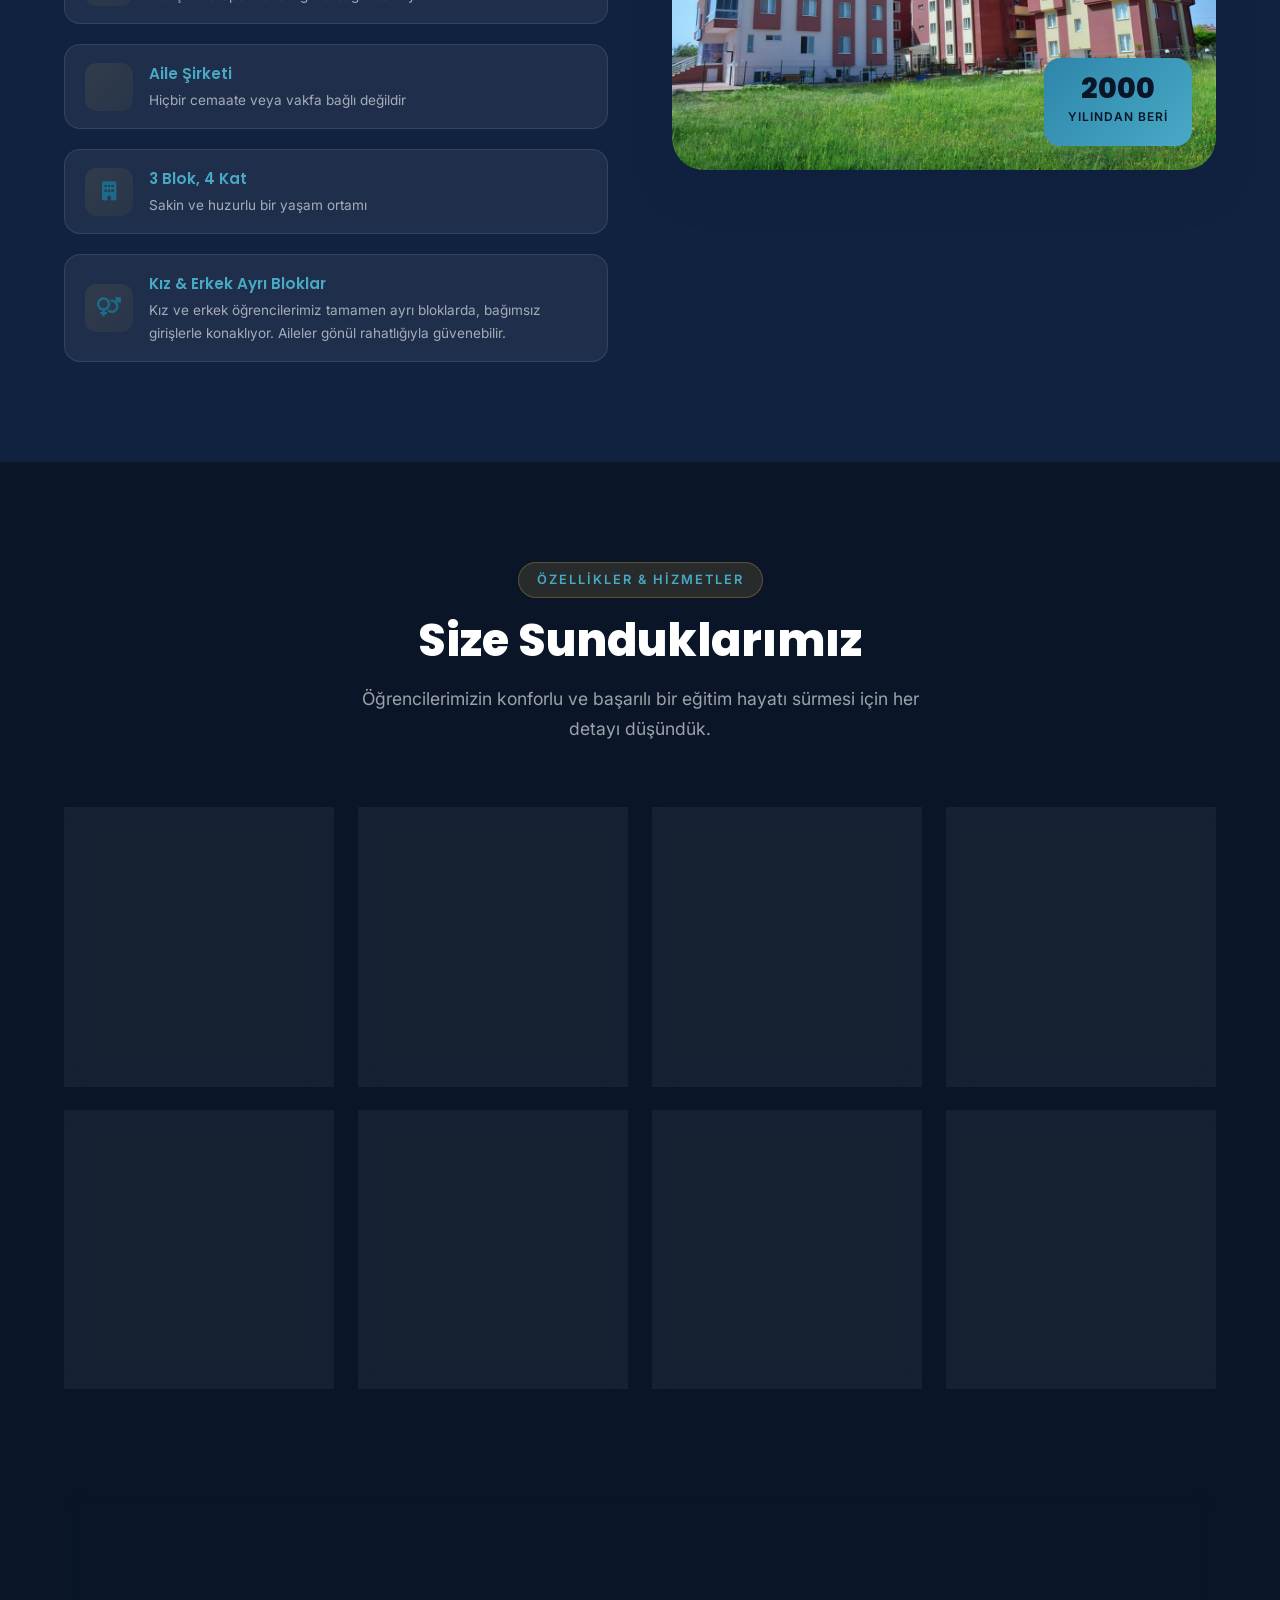
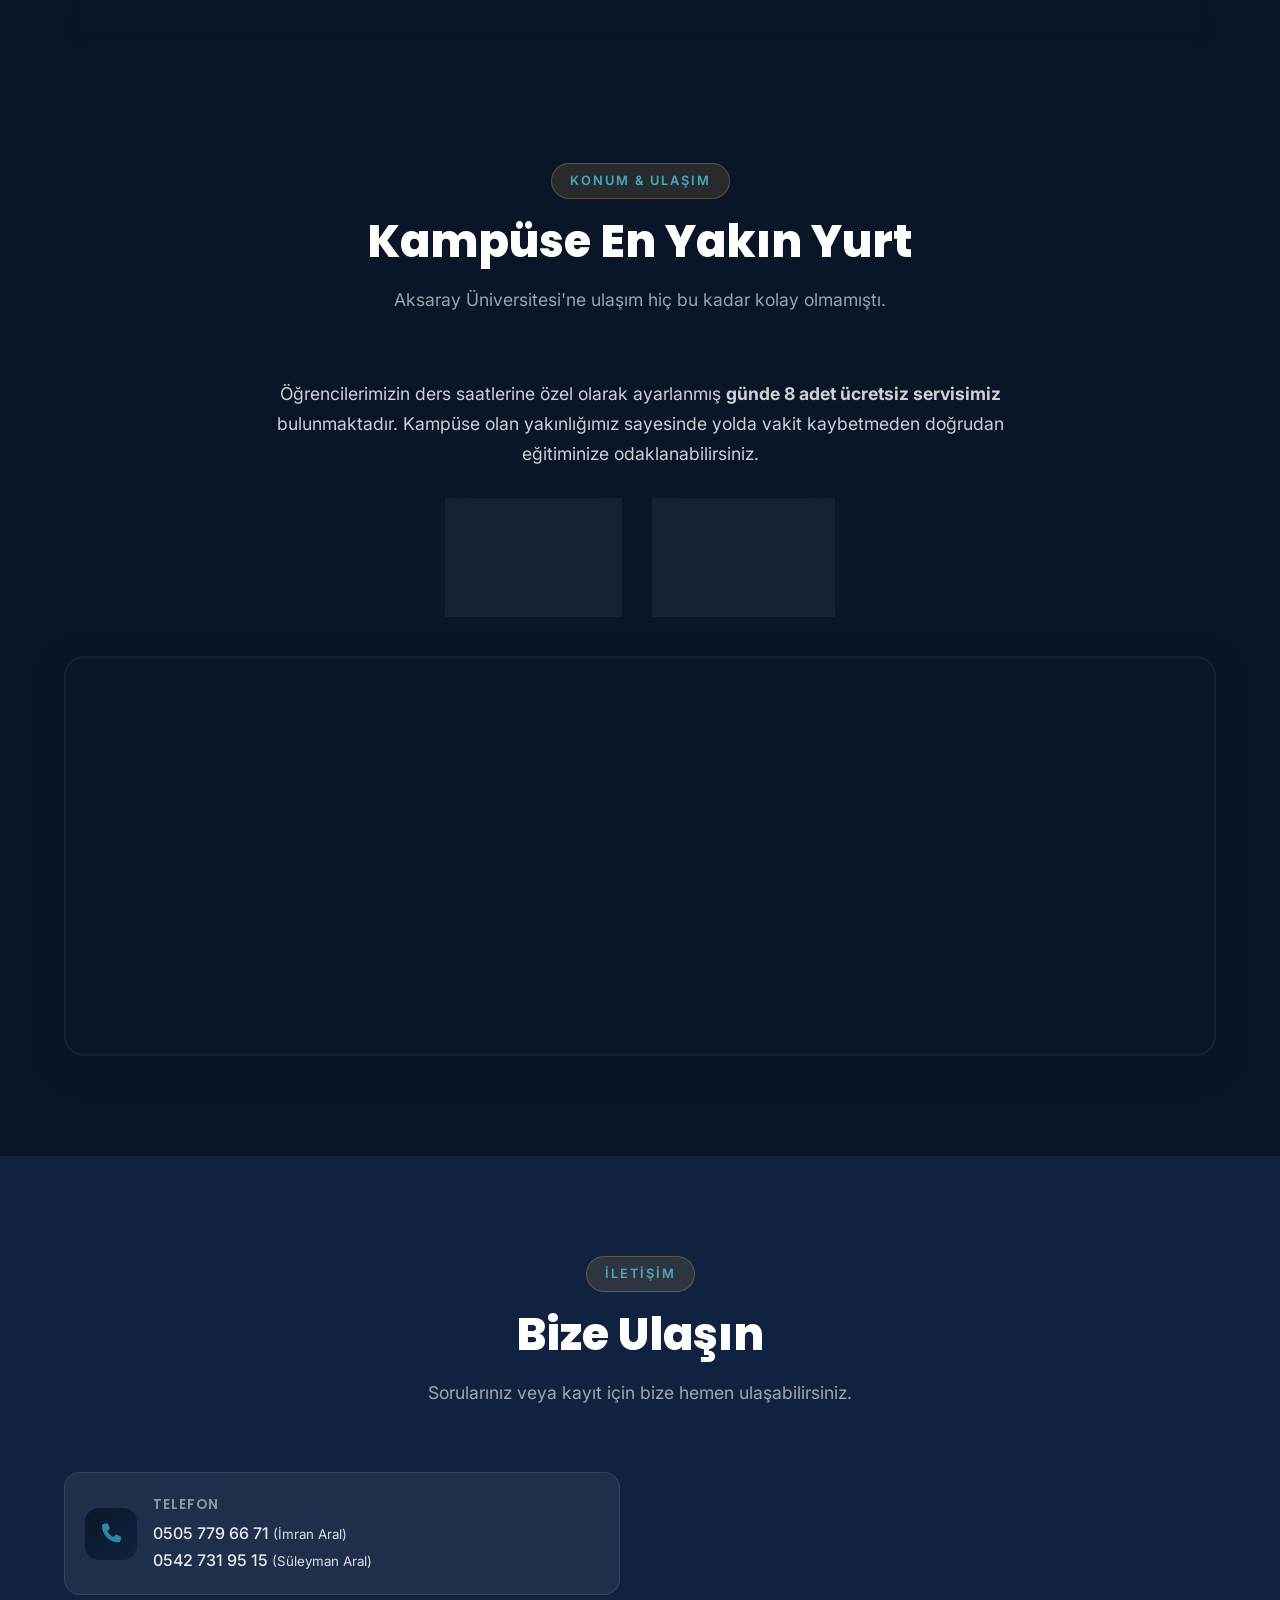
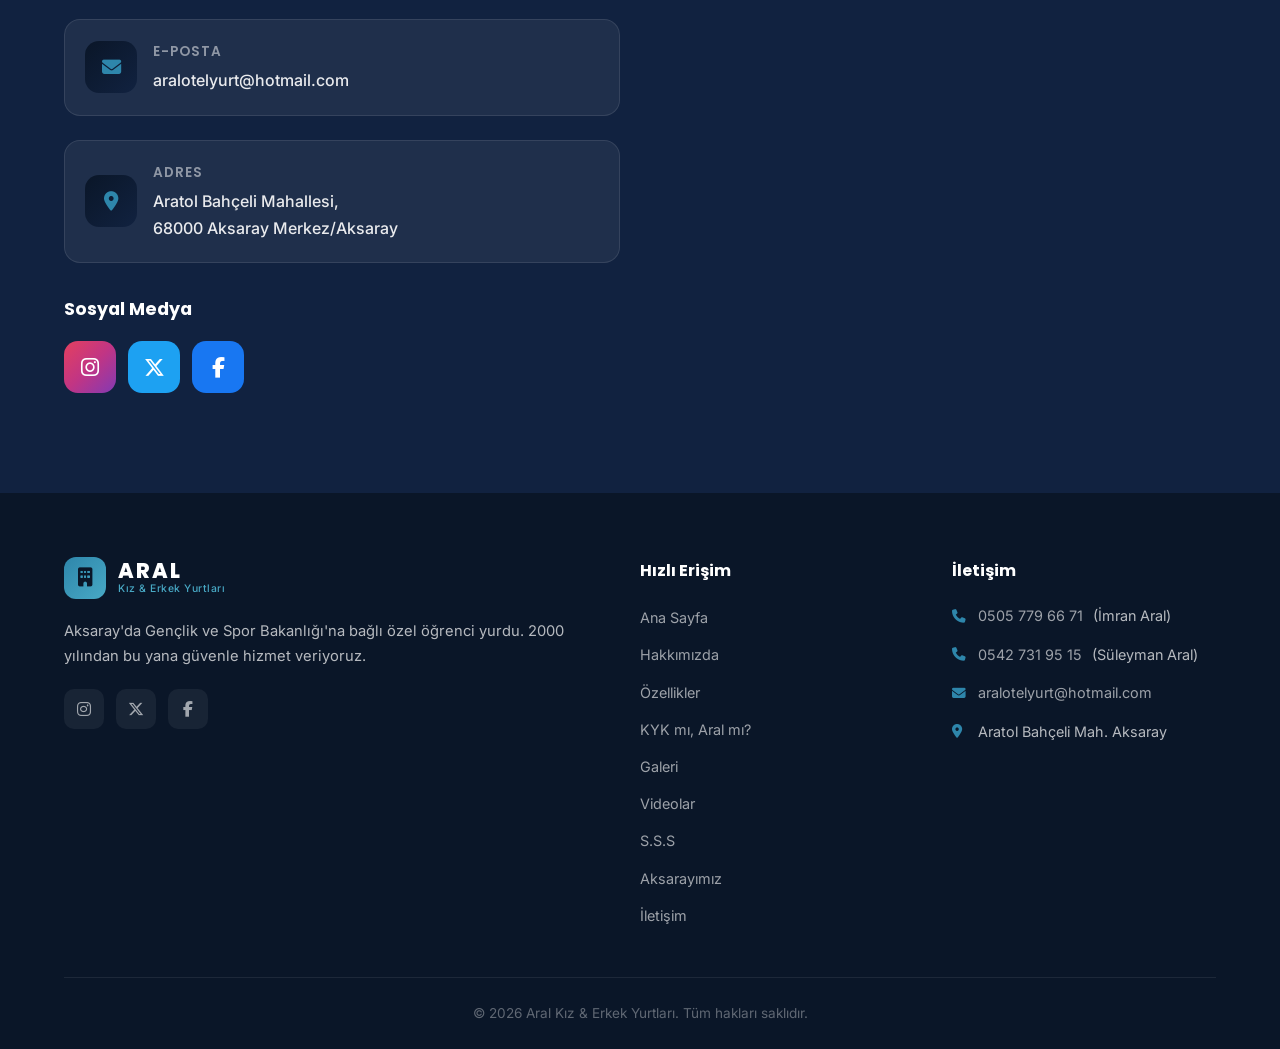
==== commit 533f4011: "feat: favicon logonun tamamiyla yeniden uretildi Arama sonucunda ve sekmede gorunen simge, logonun s" ====
--- a/index.html
+++ b/index.html
@@ -21,10 +21,12 @@
     <meta name="twitter:card" content="summary_large_image">
     <meta name="twitter:image" content="https://aralyurt.com/images/dis-cekim.jpg">
     <link rel="canonical" href="https://aralyurt.com">
-    <link rel="icon" href="favicon.ico" sizes="any">
-    <link rel="icon" type="image/png" sizes="16x16" href="favicon-16x16.png">
-    <link rel="icon" type="image/png" sizes="32x32" href="favicon-32x32.png">
-    <link rel="apple-touch-icon" sizes="180x180" href="apple-touch-icon.png">
+    <link rel="icon" href="favicon.ico?v=2" sizes="any">
+    <link rel="icon" type="image/png" sizes="16x16" href="favicon-16x16.png?v=2">
+    <link rel="icon" type="image/png" sizes="32x32" href="favicon-32x32.png?v=2">
+    <link rel="icon" type="image/png" sizes="48x48" href="favicon-48x48.png?v=2">
+    <link rel="icon" type="image/png" sizes="96x96" href="favicon-96x96.png?v=2">
+    <link rel="apple-touch-icon" sizes="180x180" href="apple-touch-icon.png?v=2">
     <link rel="manifest" href="site.webmanifest">
 
     <!-- Google Fonts -->
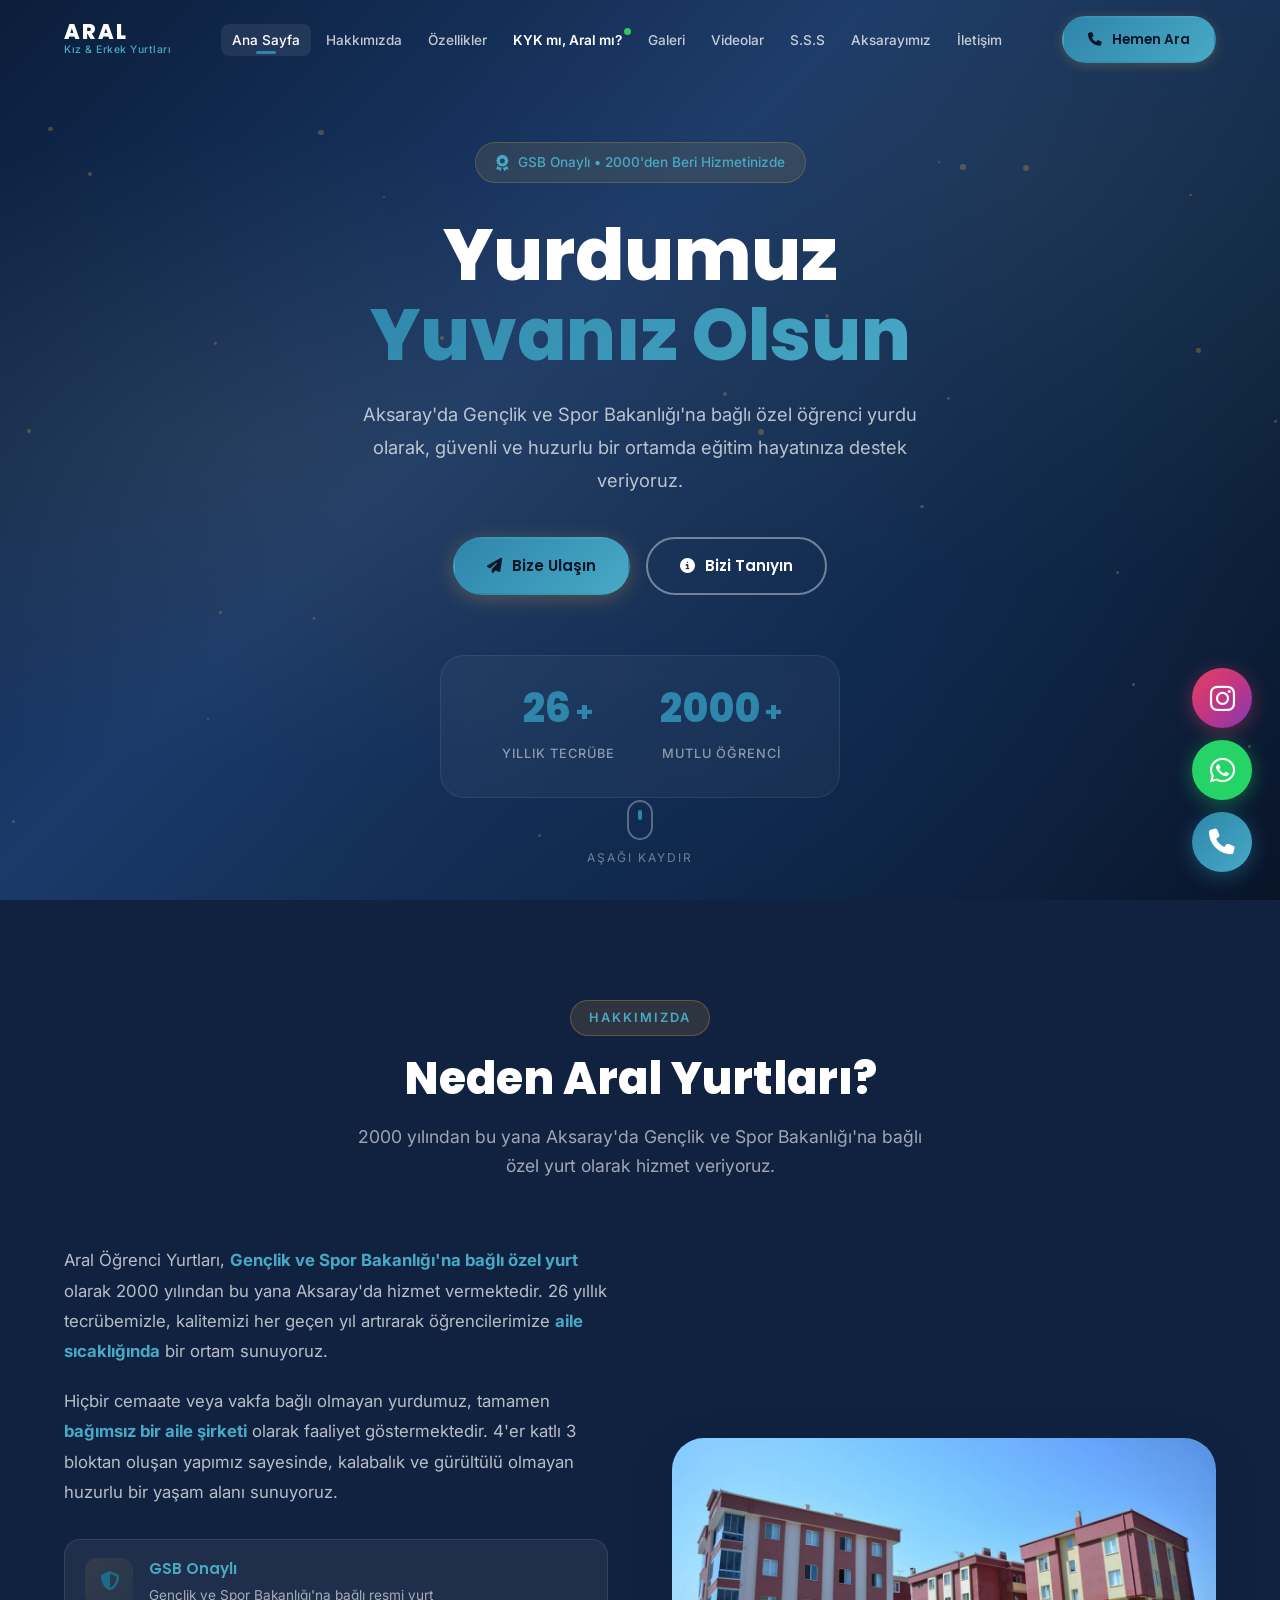
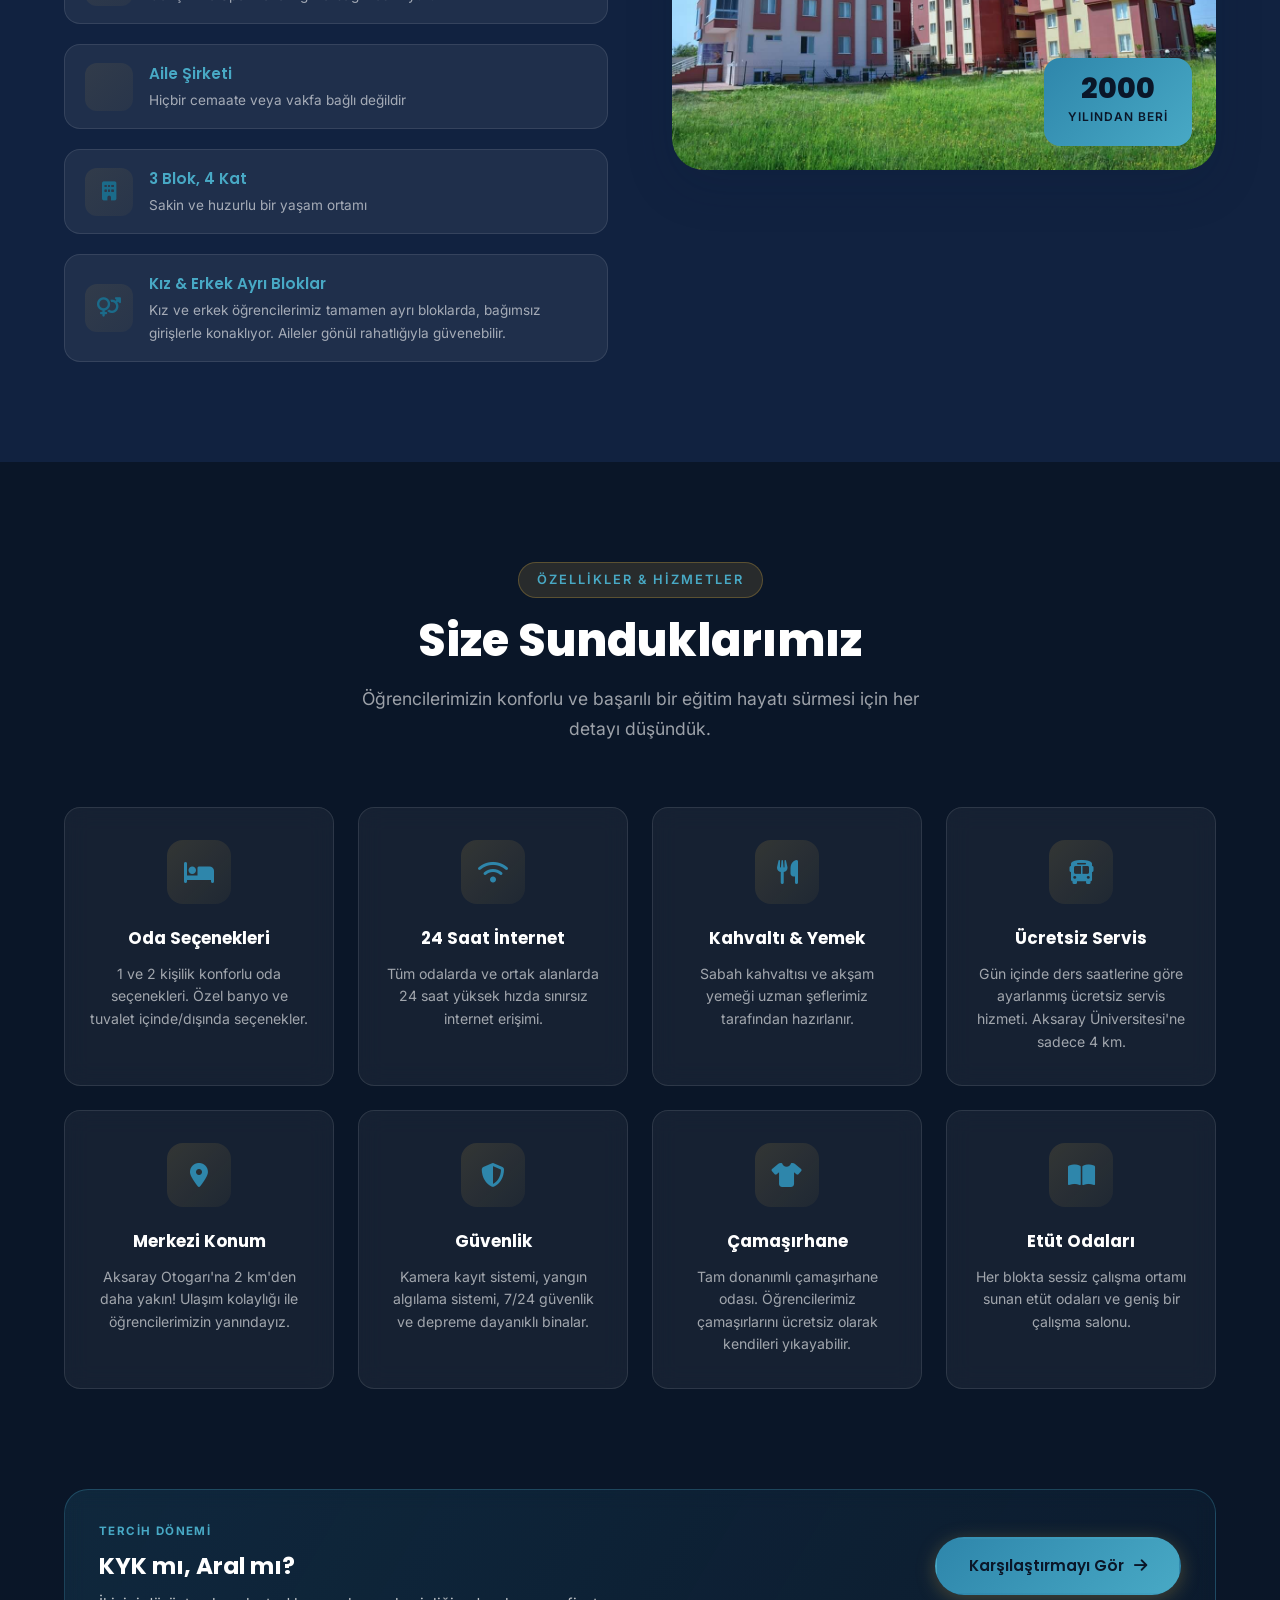
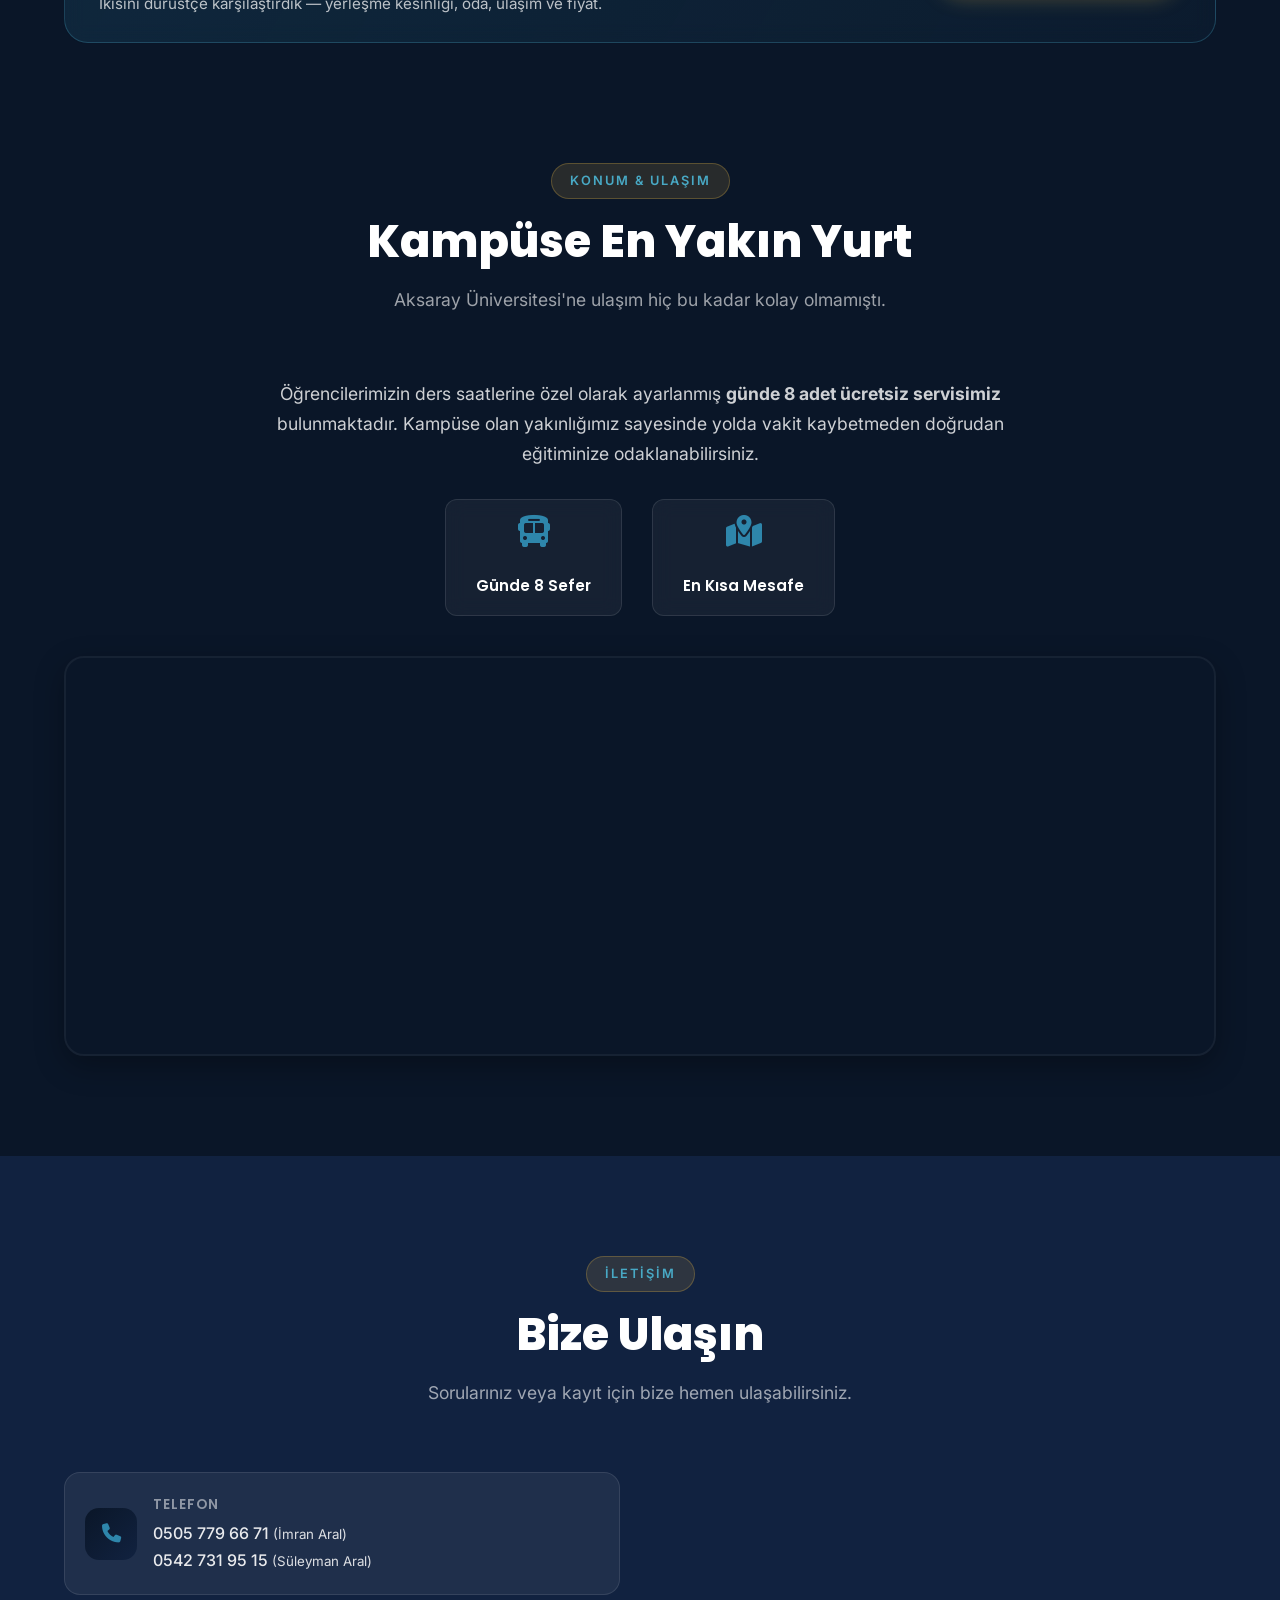
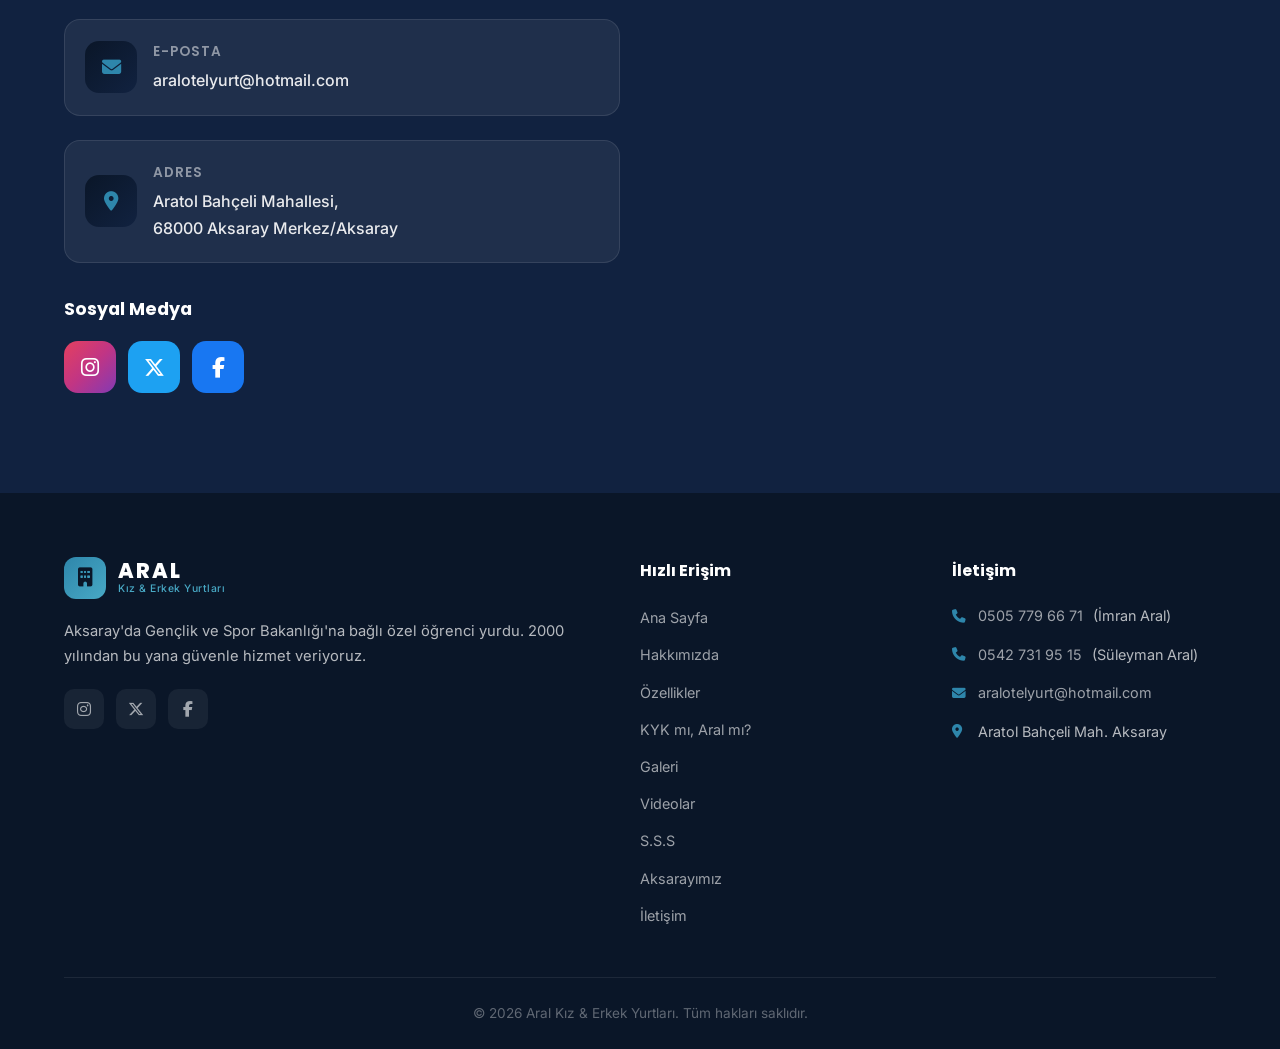
==== commit b33e371c: "feat: sabit "Ara" butonu eklendi (0542 731 95 15) Sag alttaki yuvarlak butonlara ucuncu olarak telef" ====
--- a/index.html
+++ b/index.html
@@ -39,7 +39,7 @@
     <!-- Font Awesome -->
     <link rel="stylesheet" href="https://cdnjs.cloudflare.com/ajax/libs/font-awesome/6.5.1/css/all.min.css">
 
-    <link rel="stylesheet" href="styles.css?v=20260819d">
+    <link rel="stylesheet" href="styles.css?v=20260819e">
     <script type="application/ld+json">
 {
         "@context": "https://schema.org",
@@ -543,13 +543,18 @@
         <i class="fab fa-instagram"></i>
     </a>
 
+    <!-- Ara Butonu -->
+    <a href="tel:+905427319515" class="phone-btn" aria-label="Telefonla arayın">
+        <i class="fas fa-phone"></i>
+    </a>
+
     <!-- WhatsApp Button -->
     <a href="https://wa.me/905427319515?text=Merhaba%2C%202026-2027%20d%C3%B6nemi%20i%C3%A7in%20bo%C5%9F%20oda%20ve%20kay%C4%B1t%20bilgisi%20almak%20istiyorum." target="_blank" rel="noopener" class="whatsapp-btn"
         aria-label="WhatsApp ile iletişim">
         <i class="fab fa-whatsapp"></i>
     </a>
 
-    <script src="script.js?v=20260819d"></script>
+    <script src="script.js?v=20260819e"></script>
 </body>
 
 </html>
--- a/styles.css
+++ b/styles.css
@@ -1349,7 +1349,7 @@
 /* ===== WHATSAPP ===== */
 .whatsapp-btn {
     position: fixed;
-    bottom: 28px;
+    bottom: 100px;
     right: 28px;
     width: 60px;
     height: 60px;
@@ -1383,10 +1383,56 @@
     }
 }
 
+/* ===== ARA (TELEFON) FLOATING BTN ===== */
+.phone-btn {
+    position: fixed;
+    bottom: 28px;
+    right: 28px;
+    width: 60px;
+    height: 60px;
+    border-radius: 50%;
+    background: linear-gradient(135deg, var(--accent), var(--accent-light));
+    color: var(--white);
+    display: flex;
+    align-items: center;
+    justify-content: center;
+    font-size: 1.6rem;
+    box-shadow: 0 4px 20px rgba(46, 134, 171, 0.45);
+    z-index: 999;
+    transition: var(--transition);
+    animation: pulse-phone 2s infinite;
+}
+
+.phone-btn:hover {
+    transform: scale(1.1);
+    box-shadow: 0 8px 30px rgba(46, 134, 171, 0.55);
+}
+
+@keyframes pulse-phone {
+
+    0%,
+    100% {
+        box-shadow: 0 4px 20px rgba(46, 134, 171, 0.45);
+    }
+
+    50% {
+        box-shadow: 0 4px 30px rgba(46, 134, 171, 0.65), 0 0 0 12px rgba(46, 134, 171, 0.12);
+    }
+}
+
+@media (prefers-reduced-motion: reduce) {
+
+    .phone-btn,
+    .whatsapp-btn,
+    .instagram-btn {
+        animation: none;
+    }
+}
+
 /* ===== INSTAGRAM FLOATING BTN ===== */
 .instagram-btn {
     position: fixed;
-    bottom: 100px;
+    bottom: 172px;
     right: 28px;
     width: 60px;
     height: 60px;
@@ -2351,18 +2397,26 @@
         justify-content: center;
     }
 
-    .whatsapp-btn {
+    .phone-btn {
         width: 54px;
         height: 54px;
         bottom: 20px;
         right: 20px;
+        font-size: 1.4rem;
+    }
+
+    .whatsapp-btn {
+        width: 54px;
+        height: 54px;
+        bottom: 84px;
+        right: 20px;
         font-size: 1.6rem;
     }
 
     .instagram-btn {
         width: 54px;
         height: 54px;
-        bottom: 84px;
+        bottom: 148px;
         right: 20px;
         font-size: 1.6rem;
     }
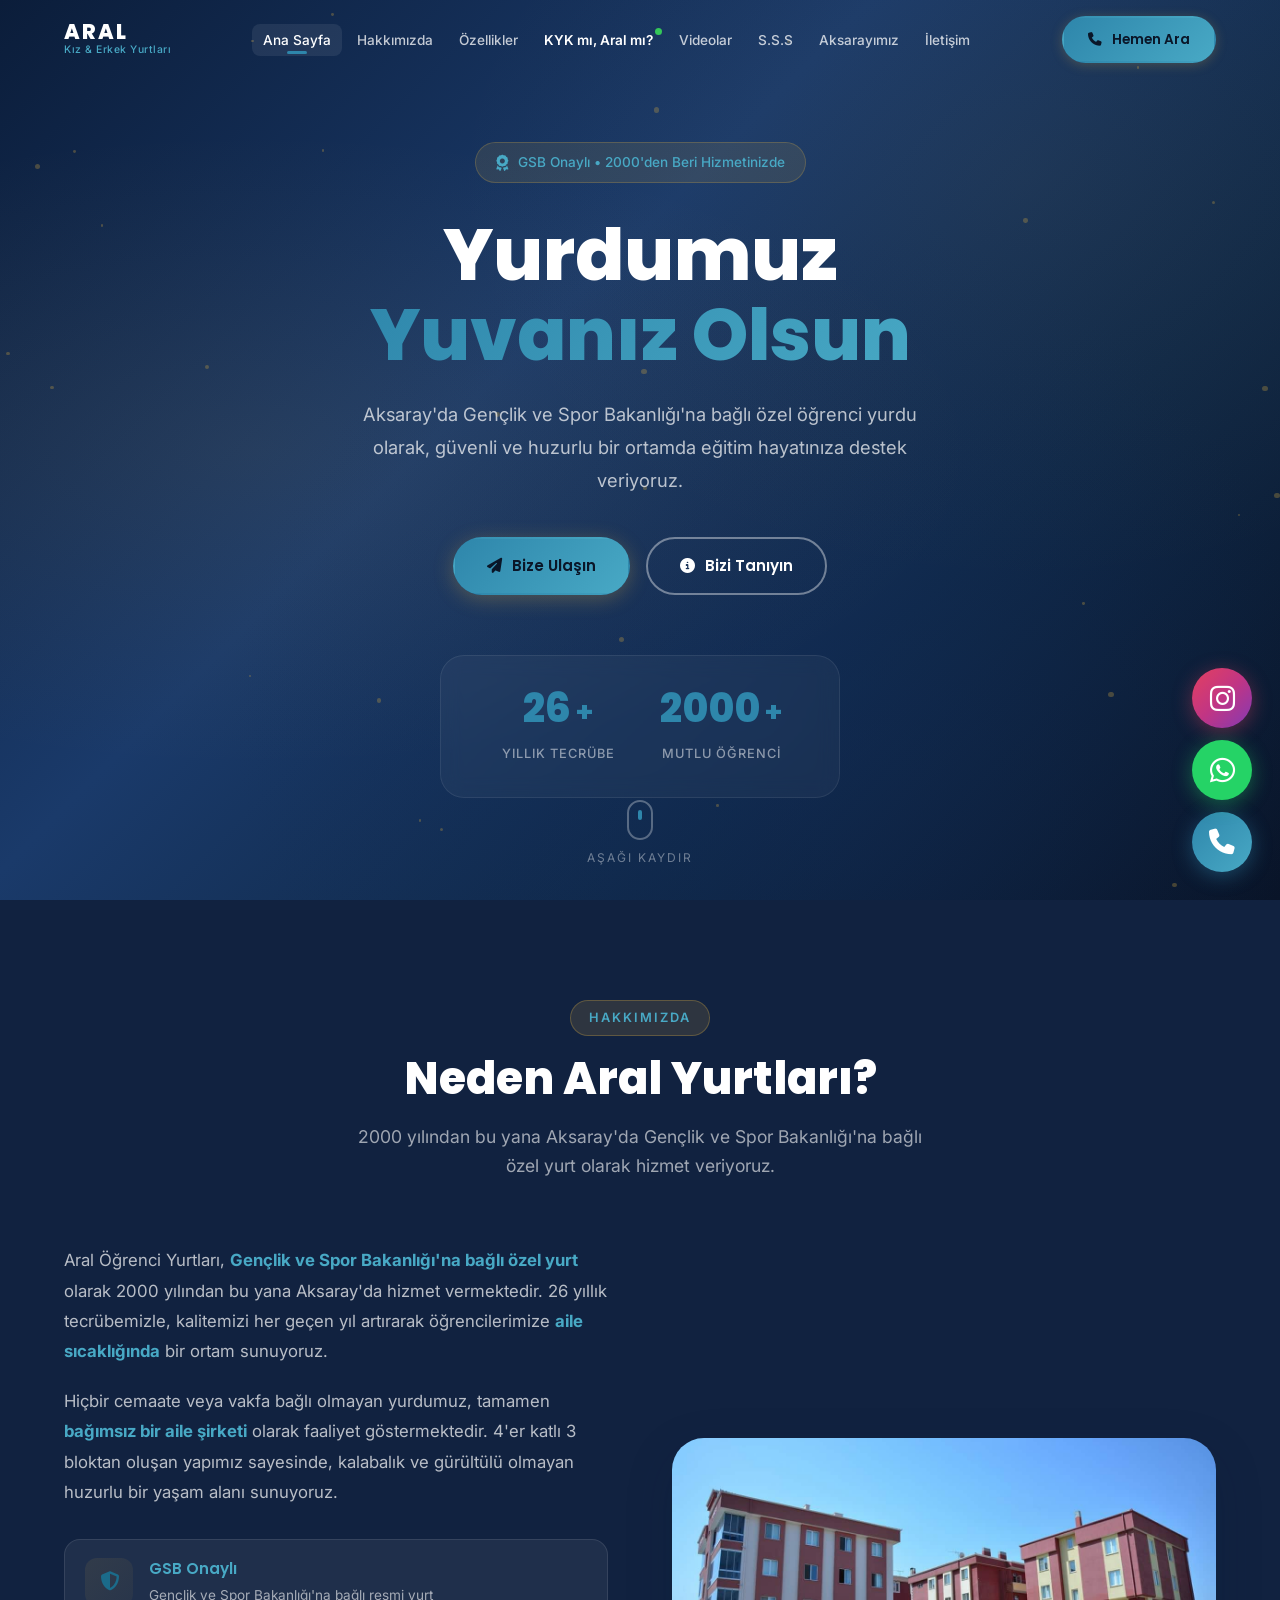
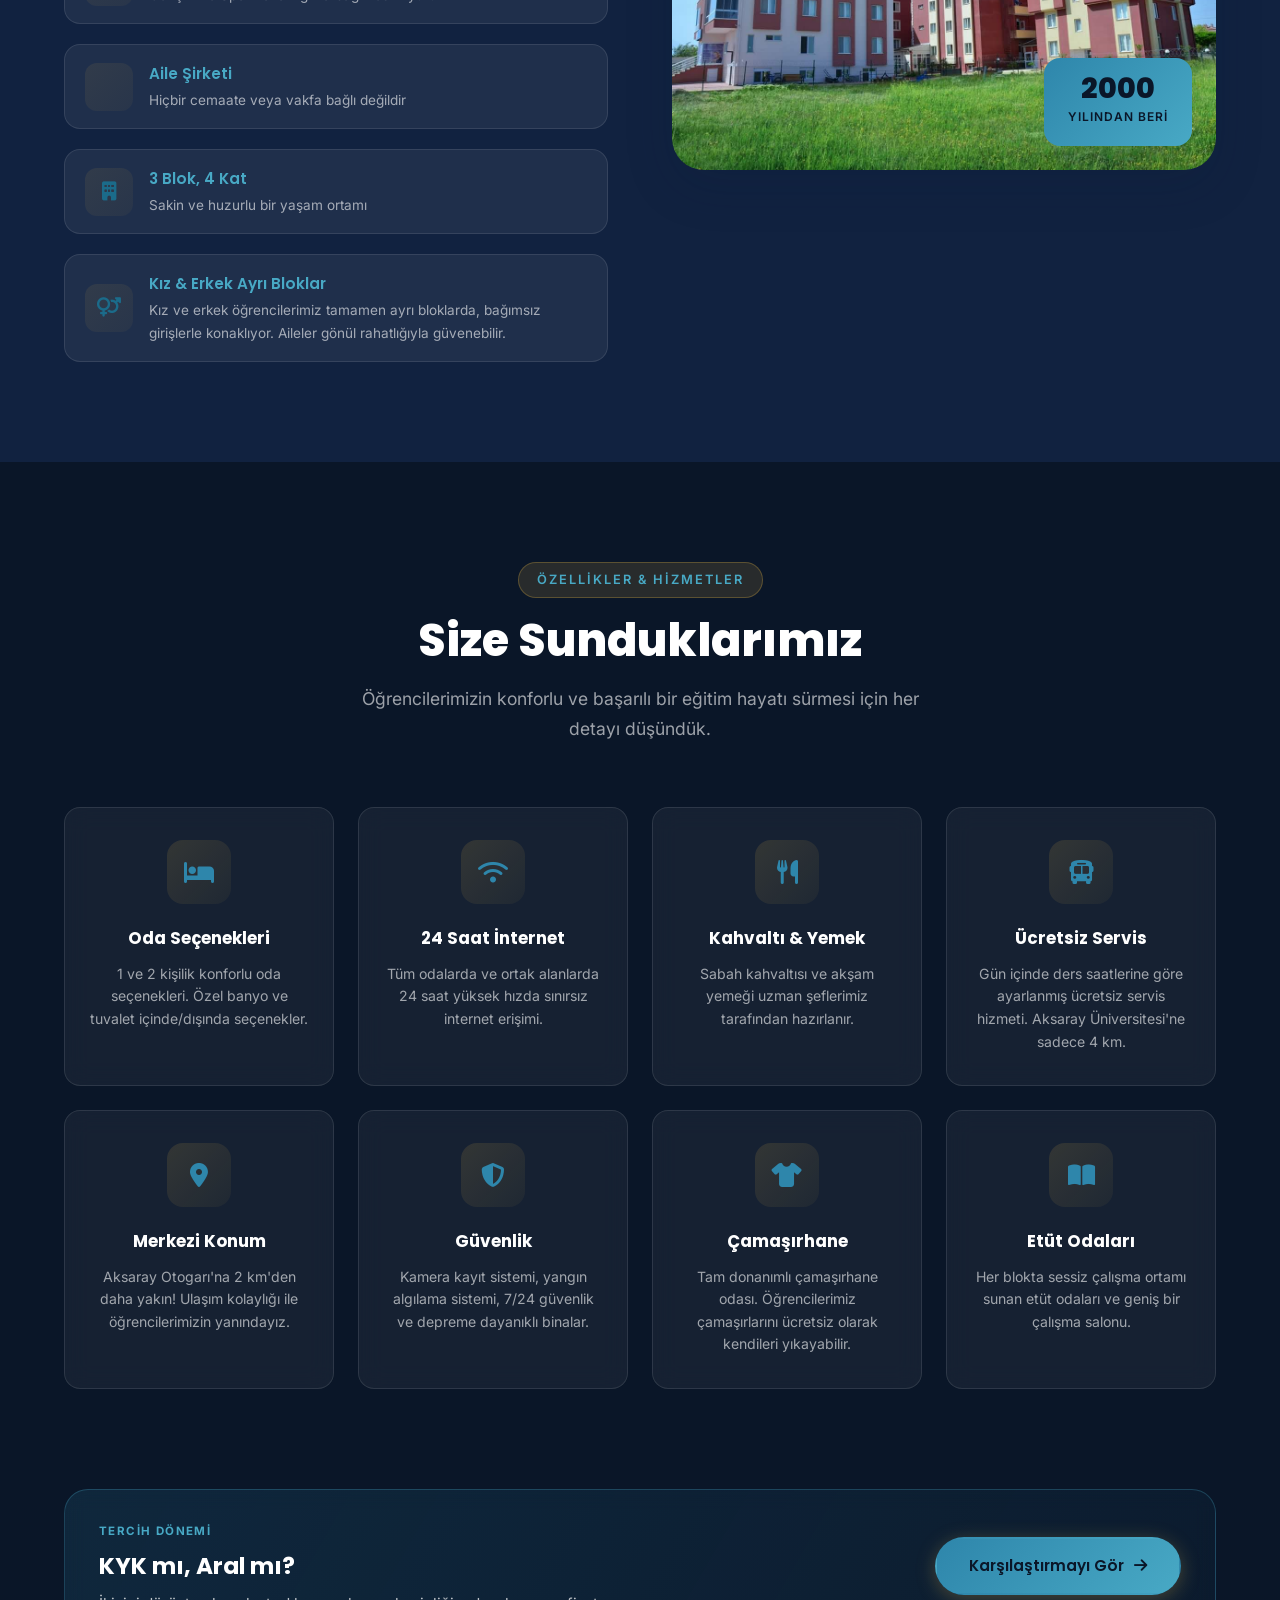
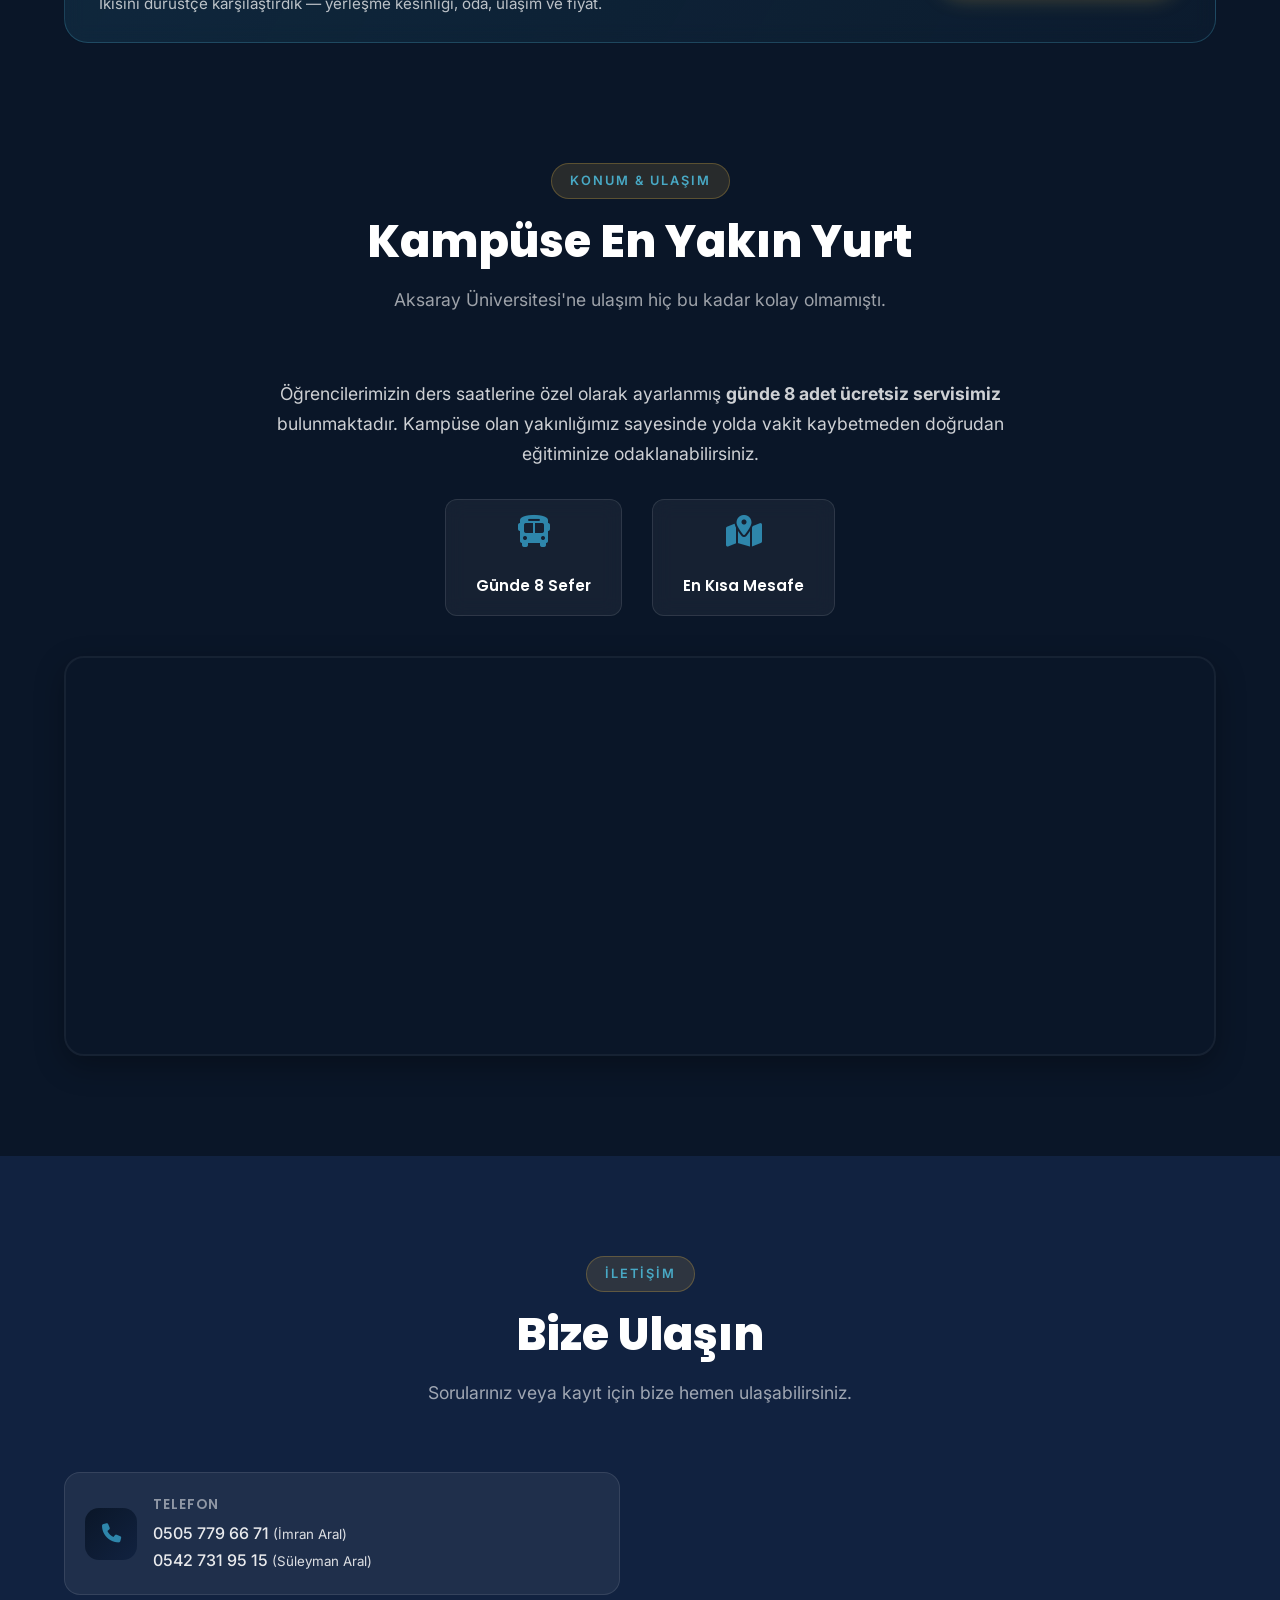
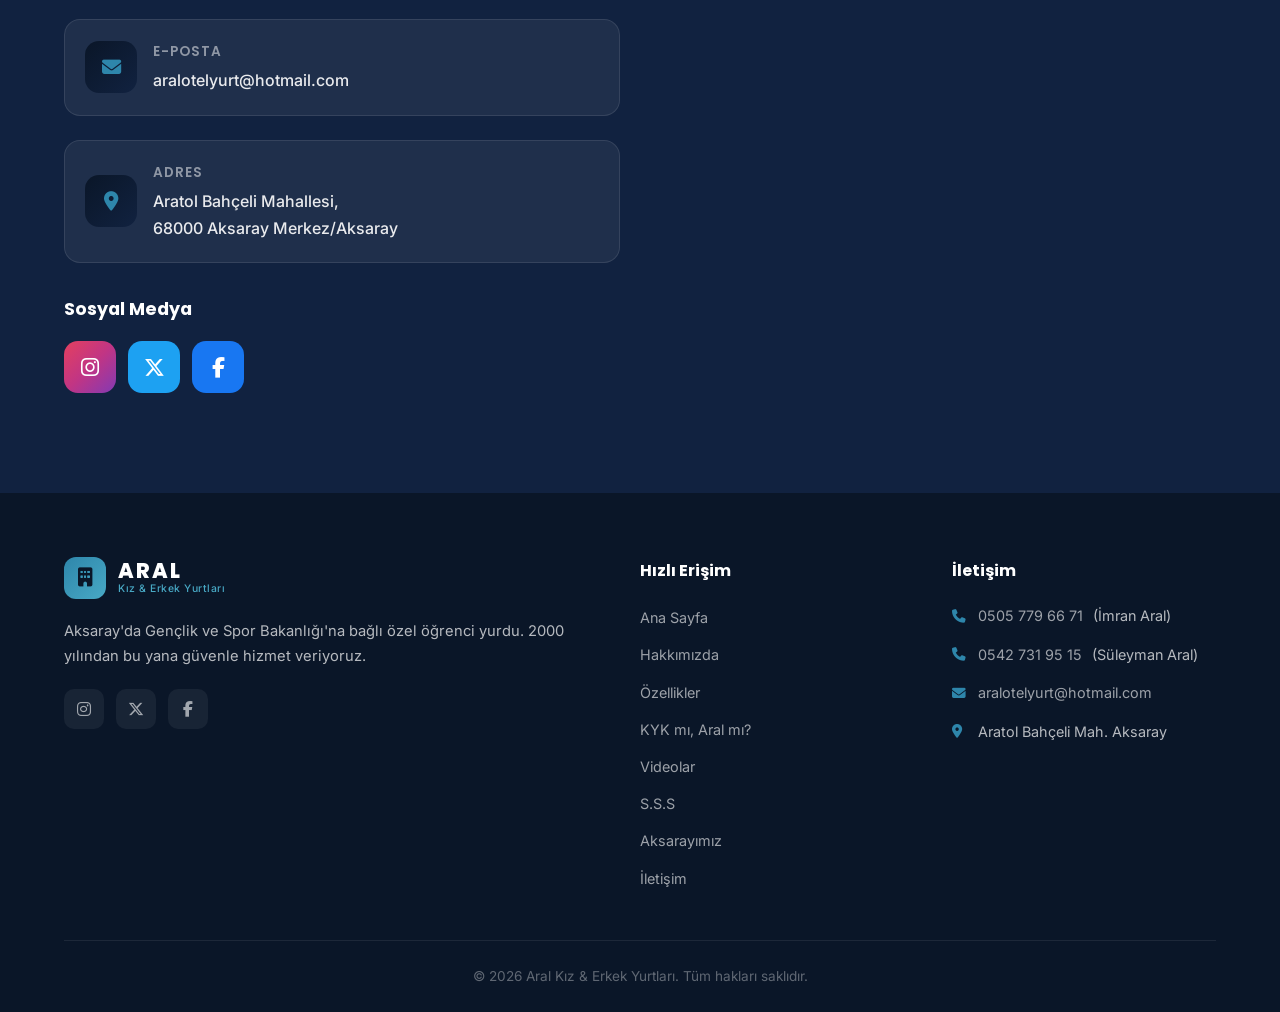
==== commit f05f326c: "kaldir: galeri bolumu sitedendan cikarildi, sadece videolar sayfasi kaldi Co-Authored-By: Claude Son" ====
--- a/index.html
+++ b/index.html
@@ -138,7 +138,6 @@
                 <li><a href="#hakkimizda" class="nav-link">Hakkımızda</a></li>
                 <li><a href="#ozellikler" class="nav-link">Özellikler</a></li>
                 <li><a href="kyk-mi-aral-mi.html" class="nav-link nav-link-hot">KYK mı, Aral mı?</a></li>
-                <li><a href="galeri.html" class="nav-link">Galeri</a></li>
                 <li><a href="videolar.html" class="nav-link">Videolar</a></li>
                 <li><a href="sss.html" class="nav-link">S.S.S</a></li>
                 <li><a href="aksarayimiz.html" class="nav-link">Aksarayımız</a></li>
@@ -511,7 +510,6 @@
                         <li><a href="#hakkimizda">Hakkımızda</a></li>
                         <li><a href="#ozellikler">Özellikler</a></li>
                         <li><a href="kyk-mi-aral-mi.html">KYK mı, Aral mı?</a></li>
-                        <li><a href="galeri.html">Galeri</a></li>
                         <li><a href="videolar.html">Videolar</a></li>
                         <li><a href="sss.html">S.S.S</a></li>
                         <li><a href="aksarayimiz.html">Aksarayımız</a></li>
--- a/styles.css
+++ b/styles.css
@@ -914,52 +914,6 @@
 }
 
 /* ===== GALERİ ===== */
-.gallery-tabs {
-    display: flex;
-    justify-content: center;
-    gap: 12px;
-    margin-bottom: 40px;
-    flex-wrap: wrap;
-}
-
-.gallery-tab-btn {
-    display: inline-flex;
-    align-items: center;
-    gap: 8px;
-    padding: 12px 24px;
-    border: 1px solid rgba(255, 255, 255, 0.15);
-    border-radius: 50px;
-    background: rgba(255, 255, 255, 0.05);
-    color: rgba(255, 255, 255, 0.65);
-    font-family: var(--font-heading);
-    font-weight: 600;
-    font-size: 0.9rem;
-    cursor: pointer;
-    transition: var(--transition);
-}
-
-.gallery-tab-btn:hover {
-    background: rgba(212, 168, 67, 0.1);
-    border-color: rgba(212, 168, 67, 0.3);
-    color: var(--accent-light);
-}
-
-.gallery-tab-btn.active {
-    background: linear-gradient(135deg, var(--accent), var(--accent-light));
-    color: var(--primary);
-    border-color: transparent;
-    box-shadow: 0 4px 20px rgba(212, 168, 67, 0.3);
-}
-
-.gallery-tab-content {
-    display: none;
-}
-
-.gallery-tab-content.active {
-    display: block;
-    animation: fadeInUp 0.5s ease;
-}
-
 .gallery-media-grid {
     display: grid;
     grid-template-columns: 2fr 1fr;
@@ -1010,38 +964,6 @@
 
 .gallery-media-label i {
     color: var(--accent);
-}
-
-.gallery-empty-state {
-    text-align: center;
-    padding: 80px 40px;
-    background: rgba(255, 255, 255, 0.03);
-    border: 2px dashed rgba(255, 255, 255, 0.1);
-    border-radius: var(--radius-lg);
-}
-
-.gallery-empty-state i {
-    font-size: 3rem;
-    color: var(--accent);
-    margin-bottom: 20px;
-    opacity: 0.6;
-}
-
-.gallery-empty-state h3 {
-    font-family: var(--font-heading);
-    font-size: 1.3rem;
-    font-weight: 700;
-    color: var(--white);
-    margin-bottom: 8px;
-}
-
-.gallery-empty-state p {
-    color: rgba(255, 255, 255, 0.5);
-    font-size: 0.95rem;
-}
-
-.ailemiz-grid {
-    grid-template-columns: repeat(3, 1fr);
 }
 
 /* ===== SSS (FAQ) ===== */
@@ -2150,11 +2072,6 @@
 
     .gallery-media-grid {
         grid-template-columns: 1fr;
-    }
-
-    .gallery-tab-btn {
-        padding: 10px 18px;
-        font-size: 0.85rem;
     }
 
     .aksaray-grid {
@@ -2280,16 +2197,6 @@
         grid-template-columns: 1fr;
     }
 
-    .gallery-tab-btn {
-        padding: 10px 16px;
-        font-size: 0.82rem;
-        gap: 6px;
-    }
-
-    .gallery-empty-state {
-        padding: 50px 24px;
-    }
-
     .faq-question {
         padding: 18px 20px;
     }
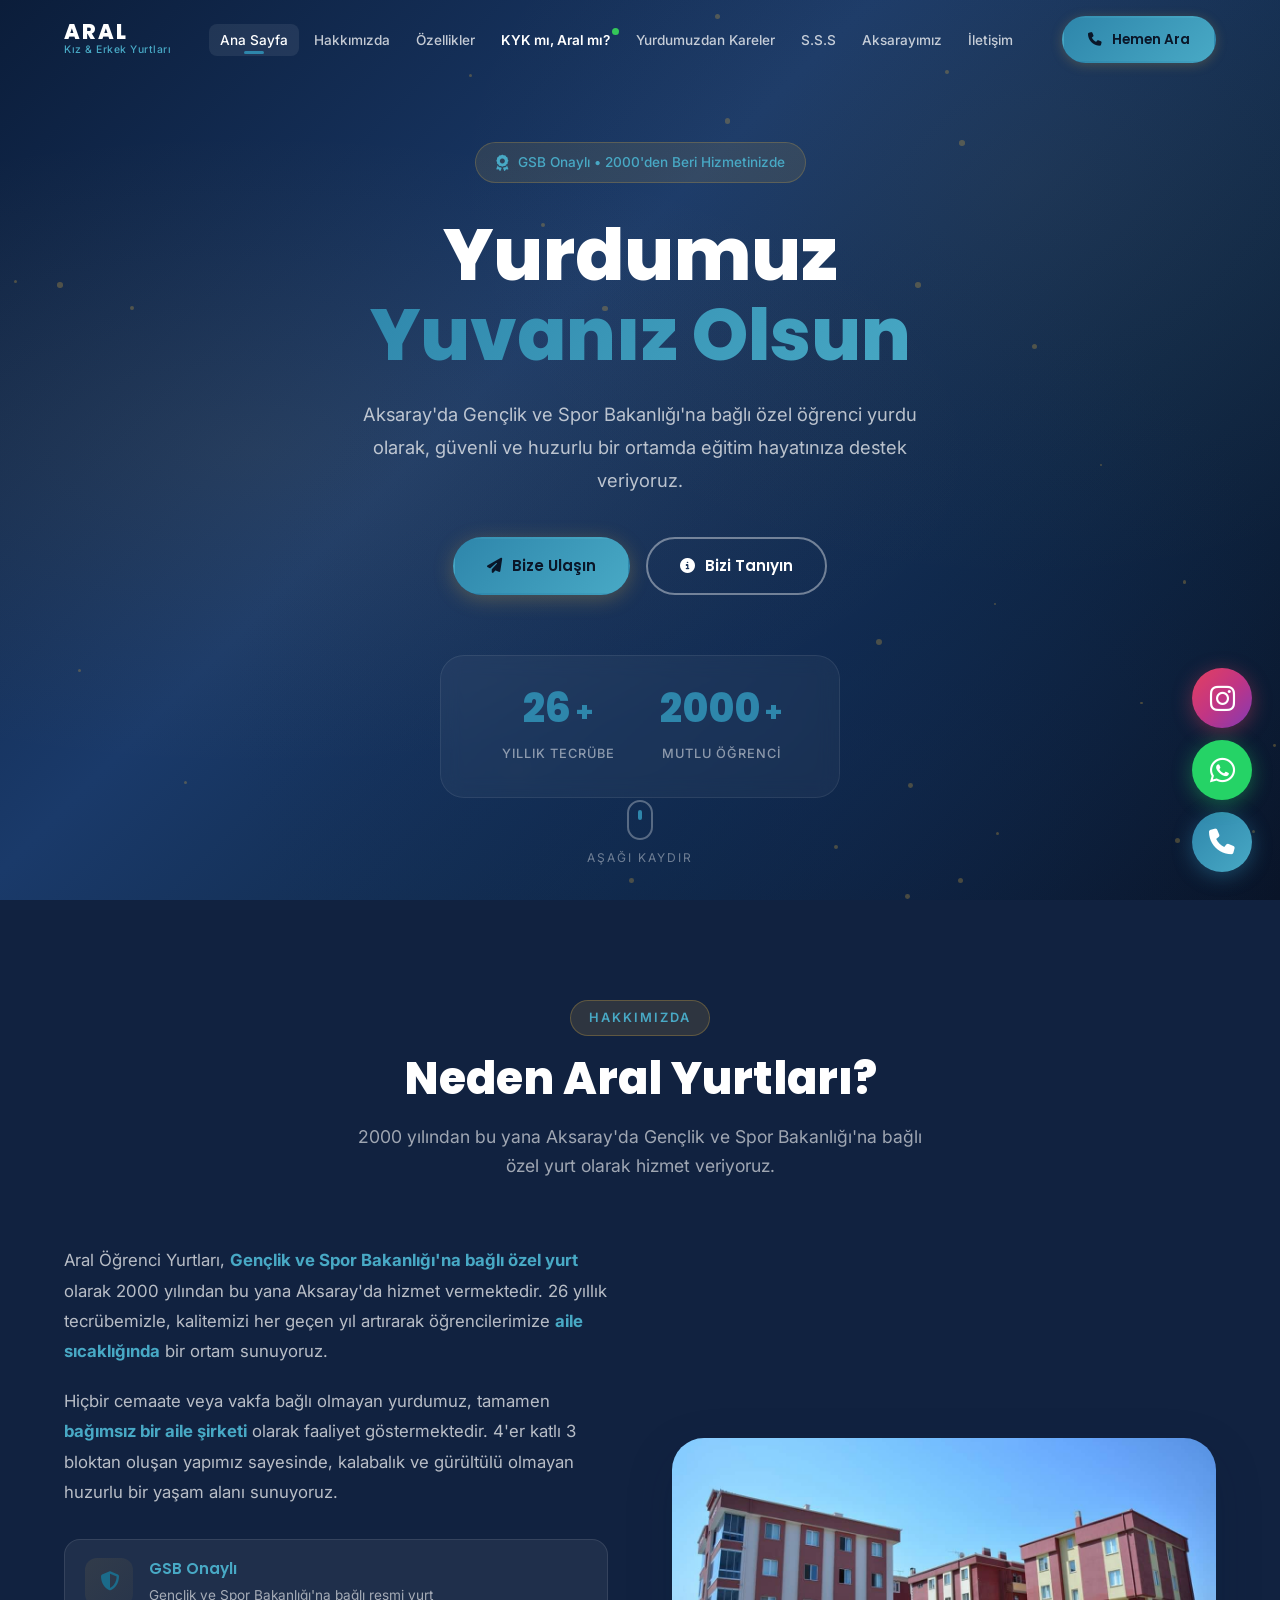
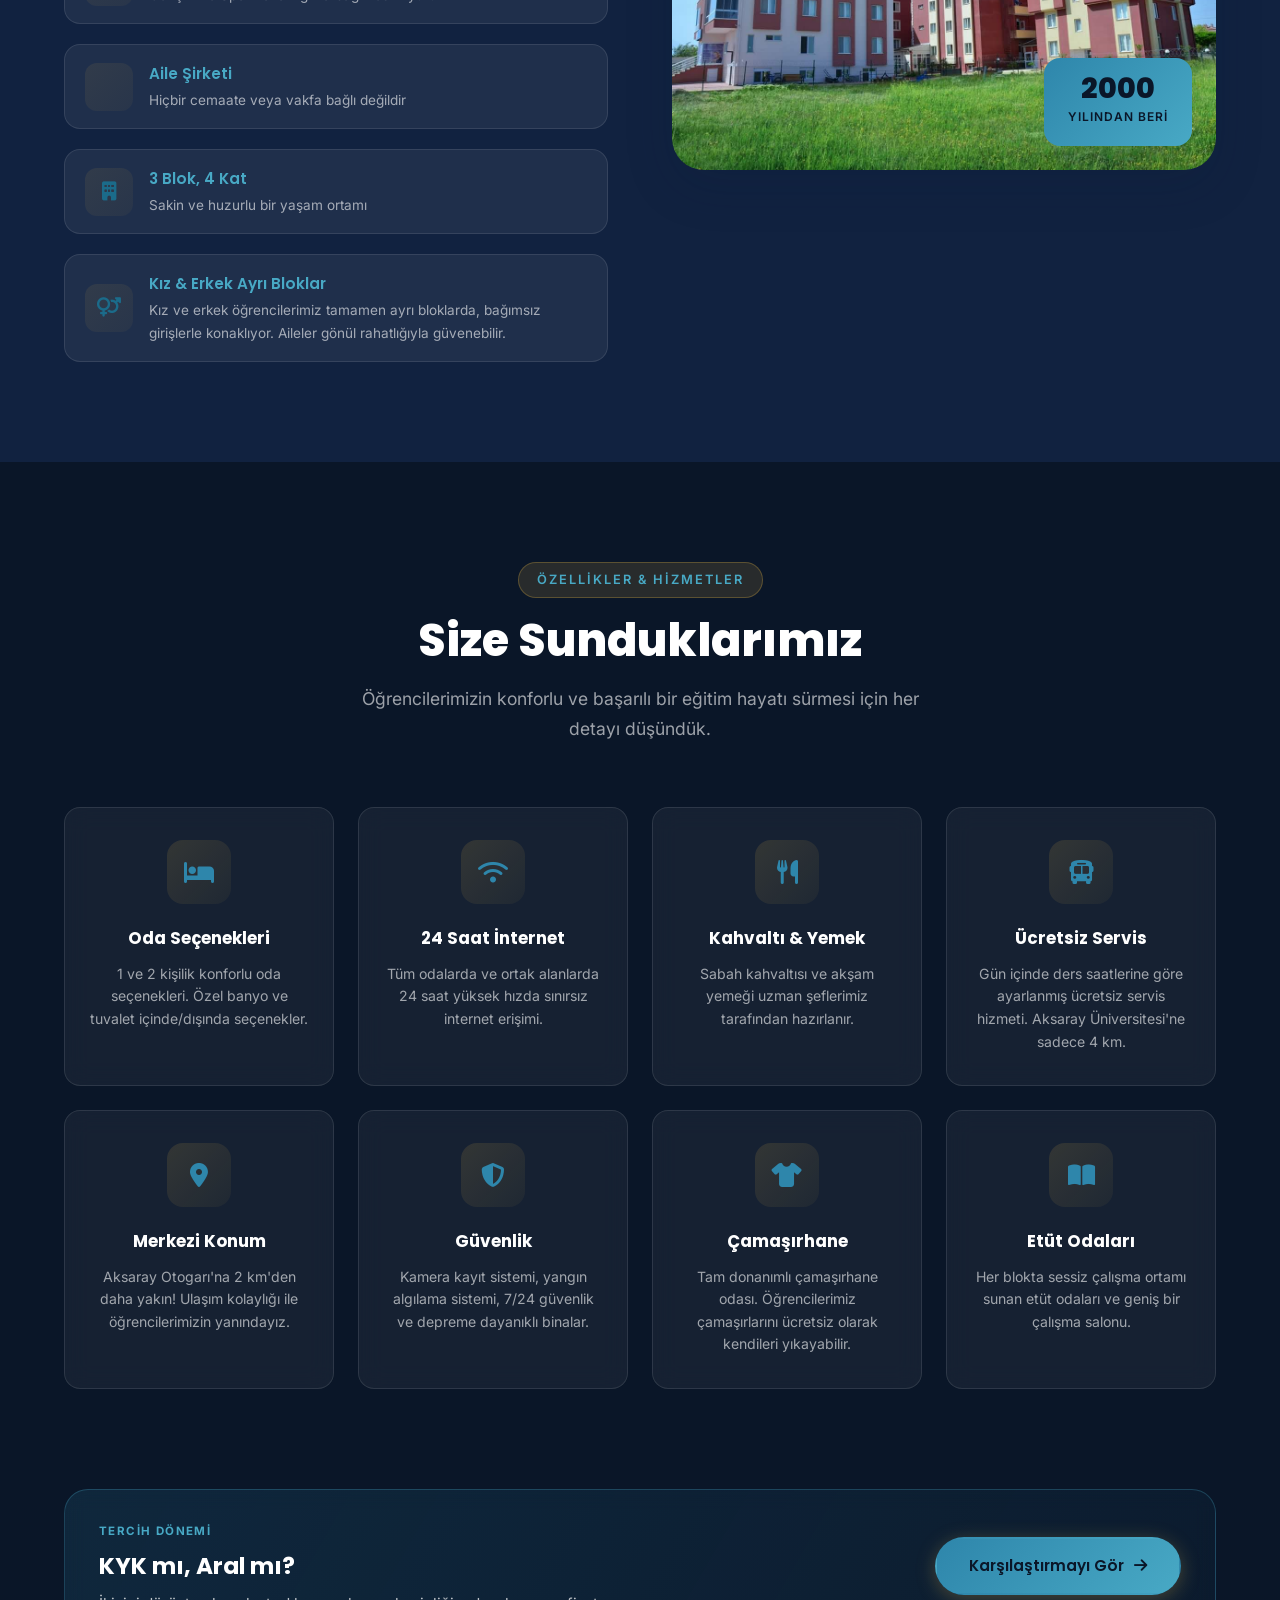
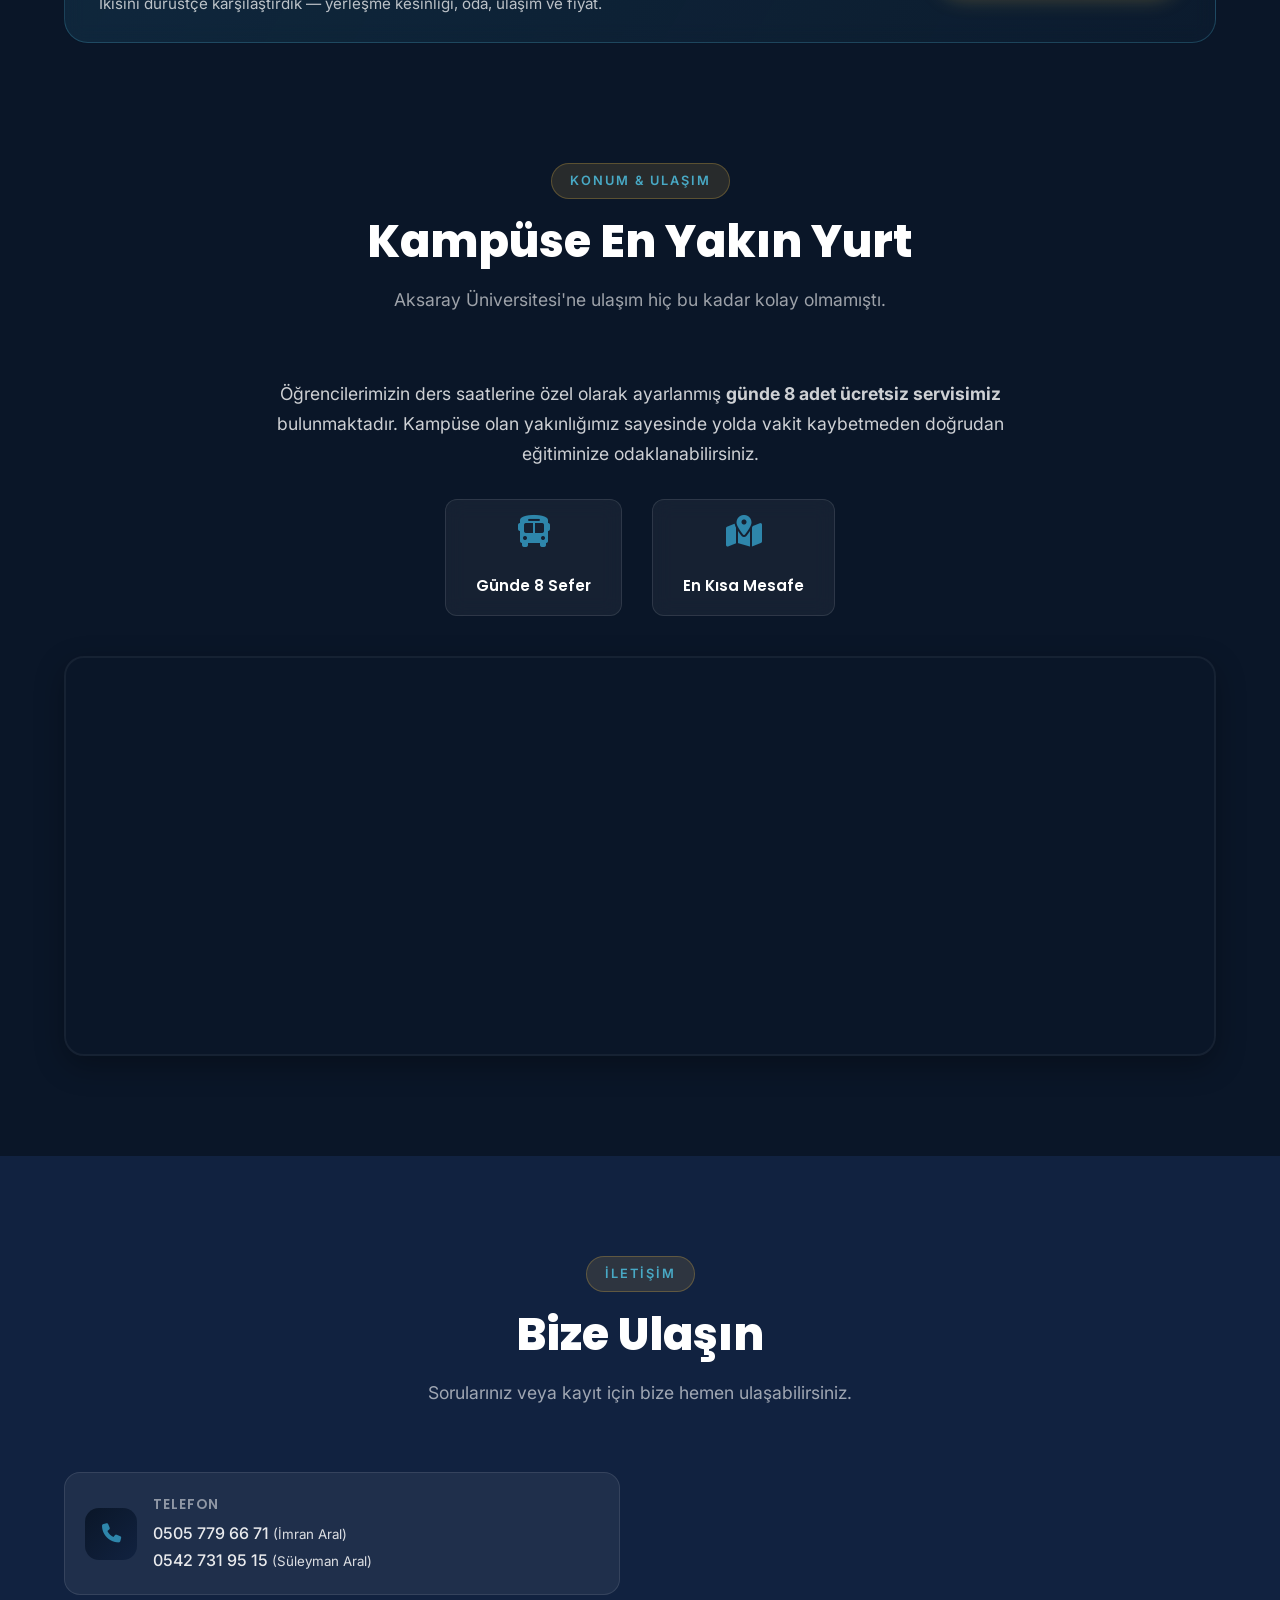
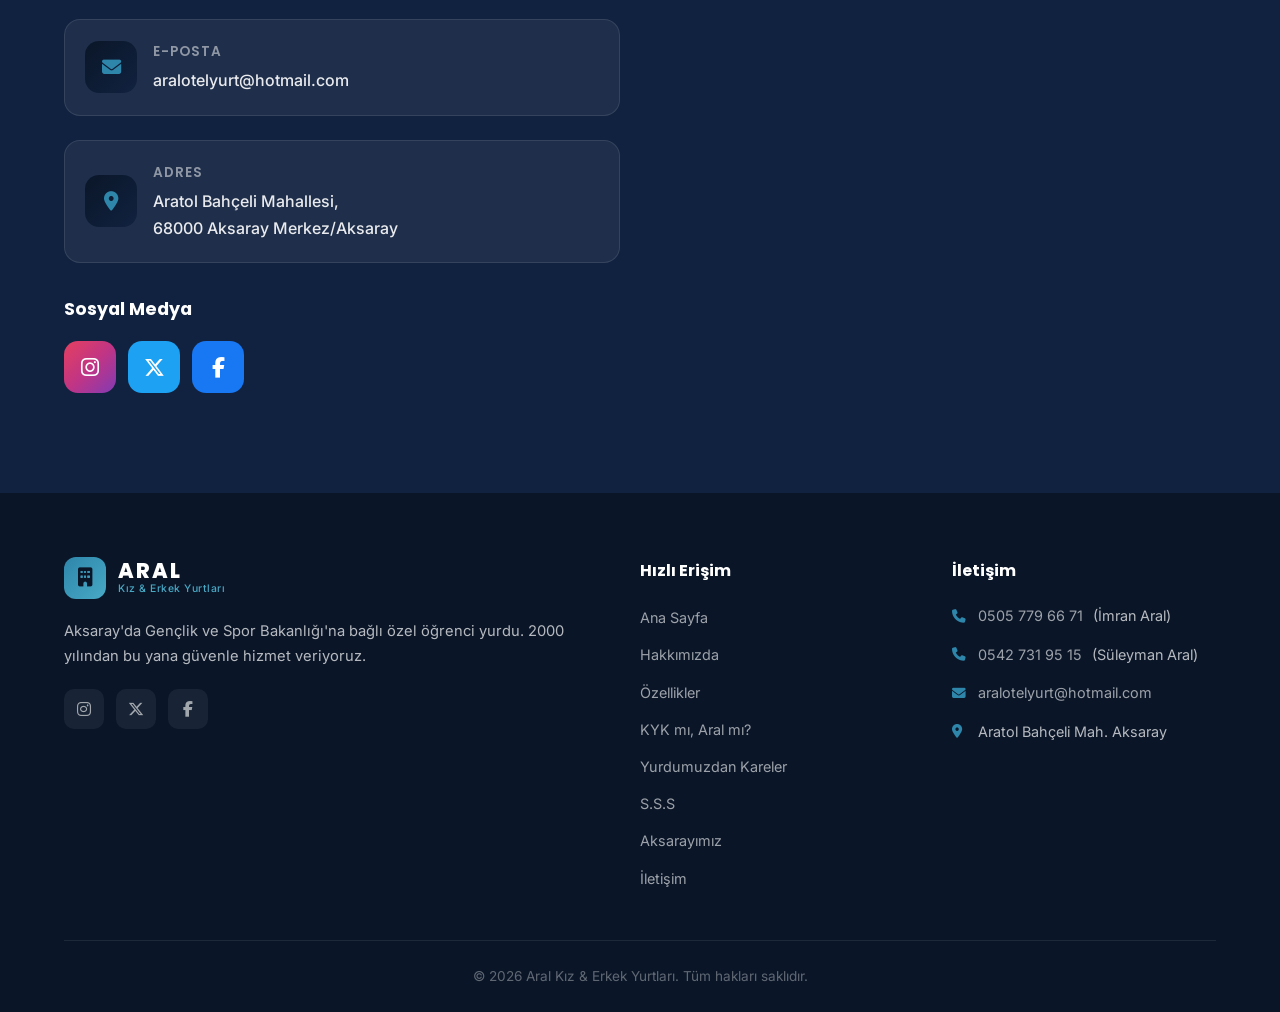
==== commit 39978b7e: "degistir: Videolar bolumu Yurdumuzdan Kareler olarak yeniden adlandirildi, galeriden kaldirilan foto" ====
--- a/index.html
+++ b/index.html
@@ -138,7 +138,7 @@
                 <li><a href="#hakkimizda" class="nav-link">Hakkımızda</a></li>
                 <li><a href="#ozellikler" class="nav-link">Özellikler</a></li>
                 <li><a href="kyk-mi-aral-mi.html" class="nav-link nav-link-hot">KYK mı, Aral mı?</a></li>
-                <li><a href="videolar.html" class="nav-link">Videolar</a></li>
+                <li><a href="videolar.html" class="nav-link">Yurdumuzdan Kareler</a></li>
                 <li><a href="sss.html" class="nav-link">S.S.S</a></li>
                 <li><a href="aksarayimiz.html" class="nav-link">Aksarayımız</a></li>
                 <li><a href="#iletisim" class="nav-link">İletişim</a></li>
@@ -510,7 +510,7 @@
                         <li><a href="#hakkimizda">Hakkımızda</a></li>
                         <li><a href="#ozellikler">Özellikler</a></li>
                         <li><a href="kyk-mi-aral-mi.html">KYK mı, Aral mı?</a></li>
-                        <li><a href="videolar.html">Videolar</a></li>
+                        <li><a href="videolar.html">Yurdumuzdan Kareler</a></li>
                         <li><a href="sss.html">S.S.S</a></li>
                         <li><a href="aksarayimiz.html">Aksarayımız</a></li>
                         <li><a href="#iletisim">İletişim</a></li>
